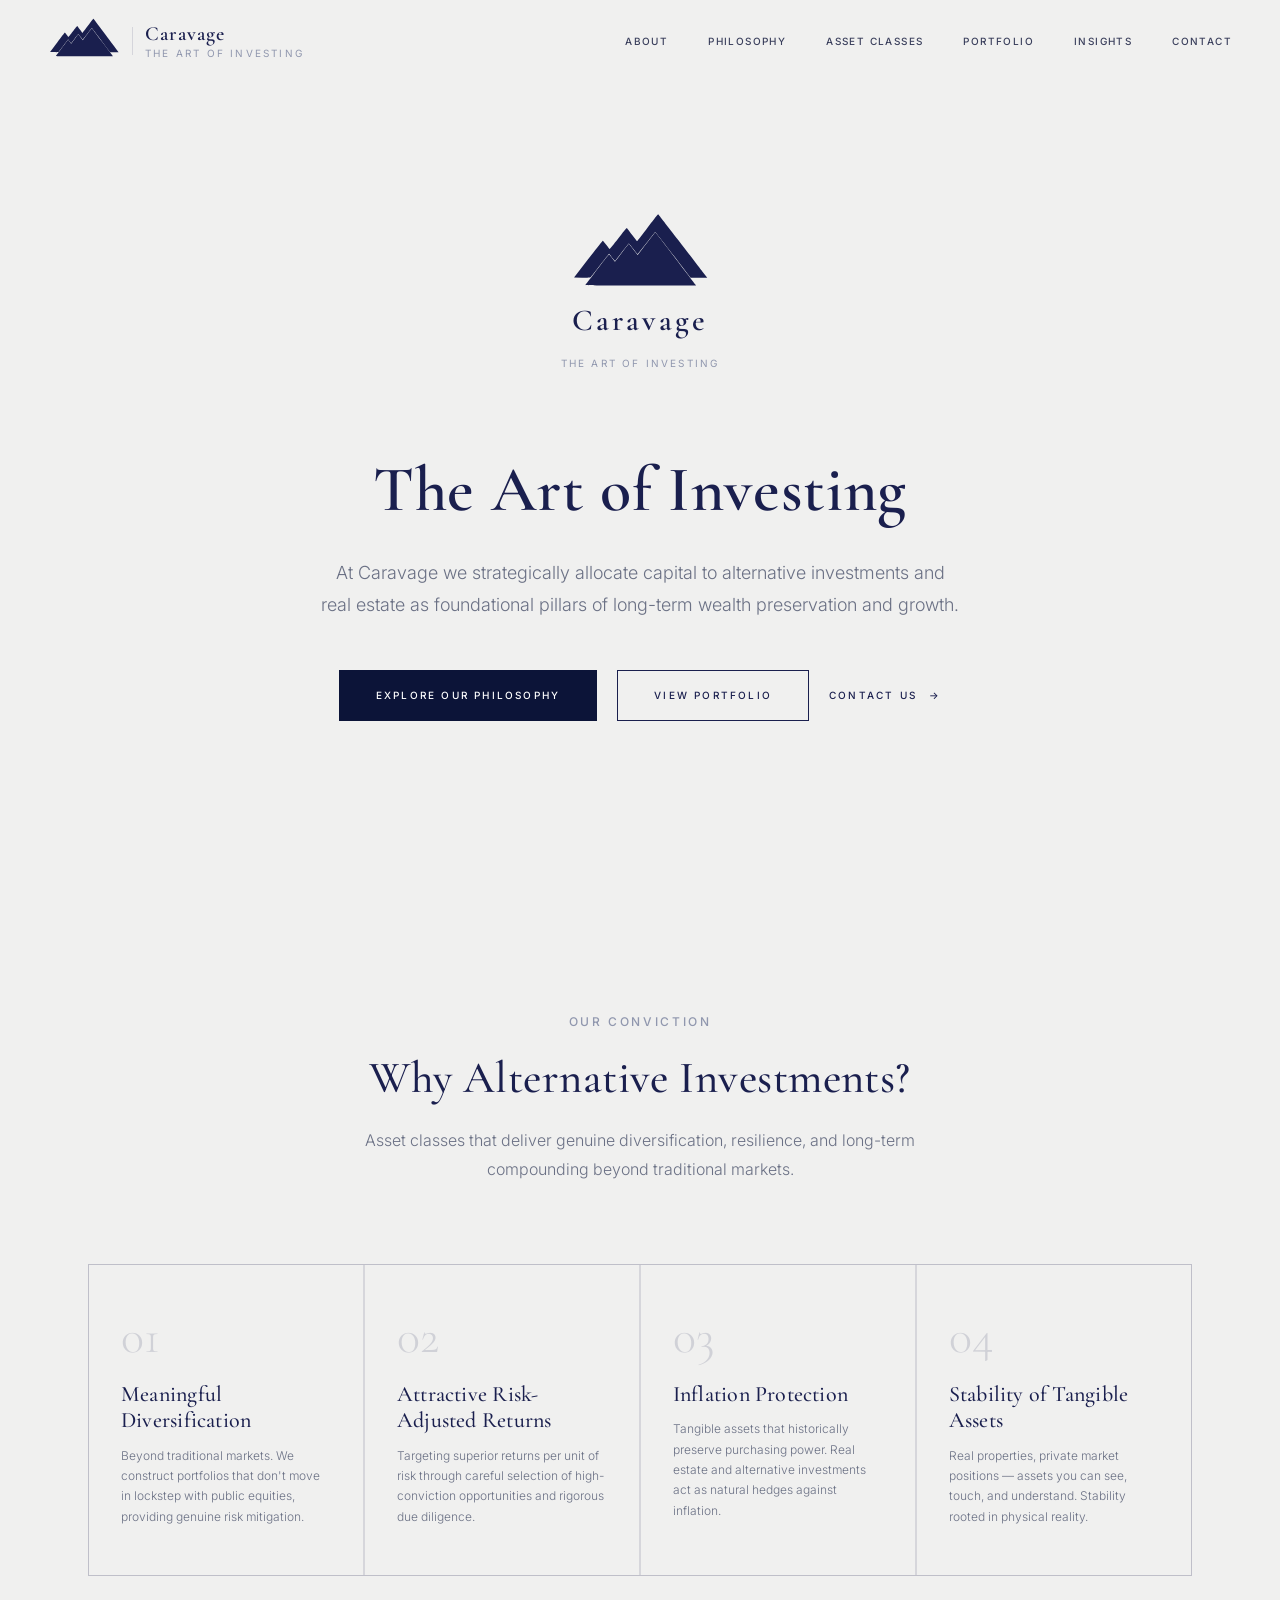
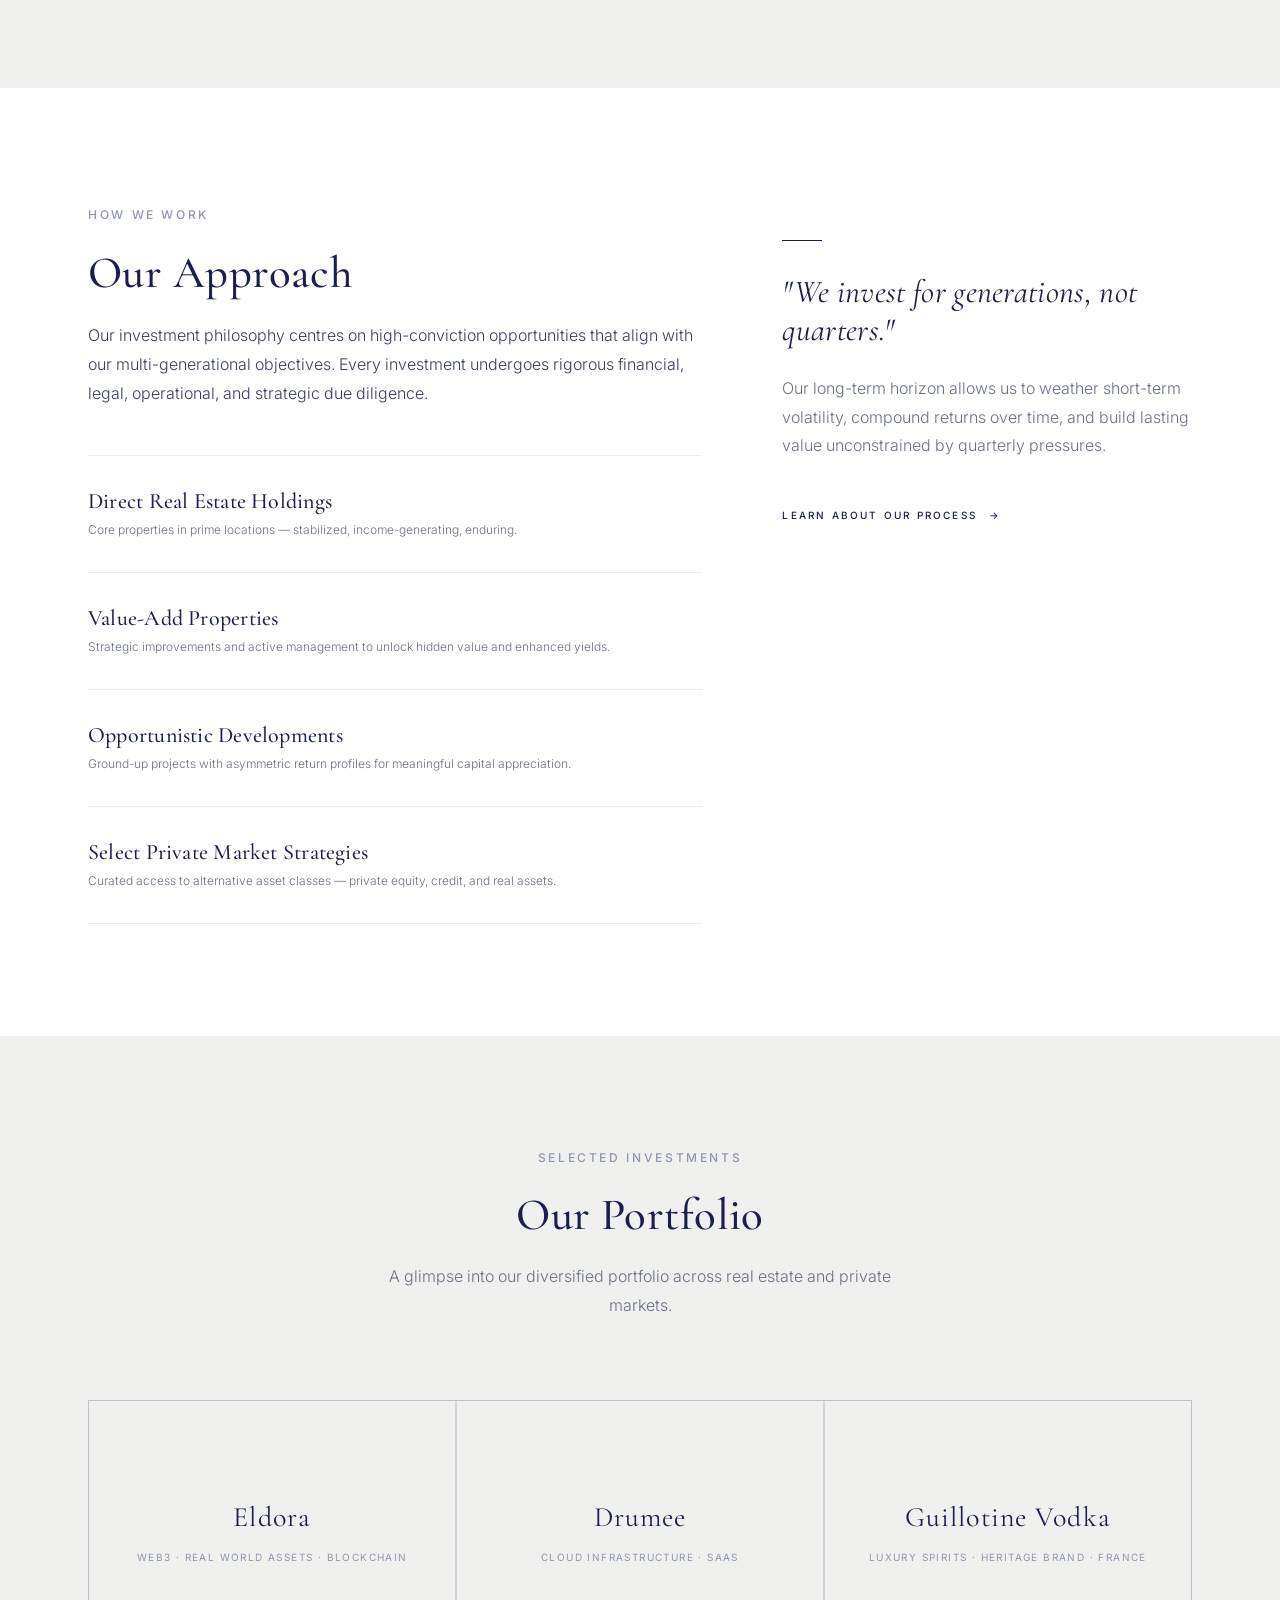
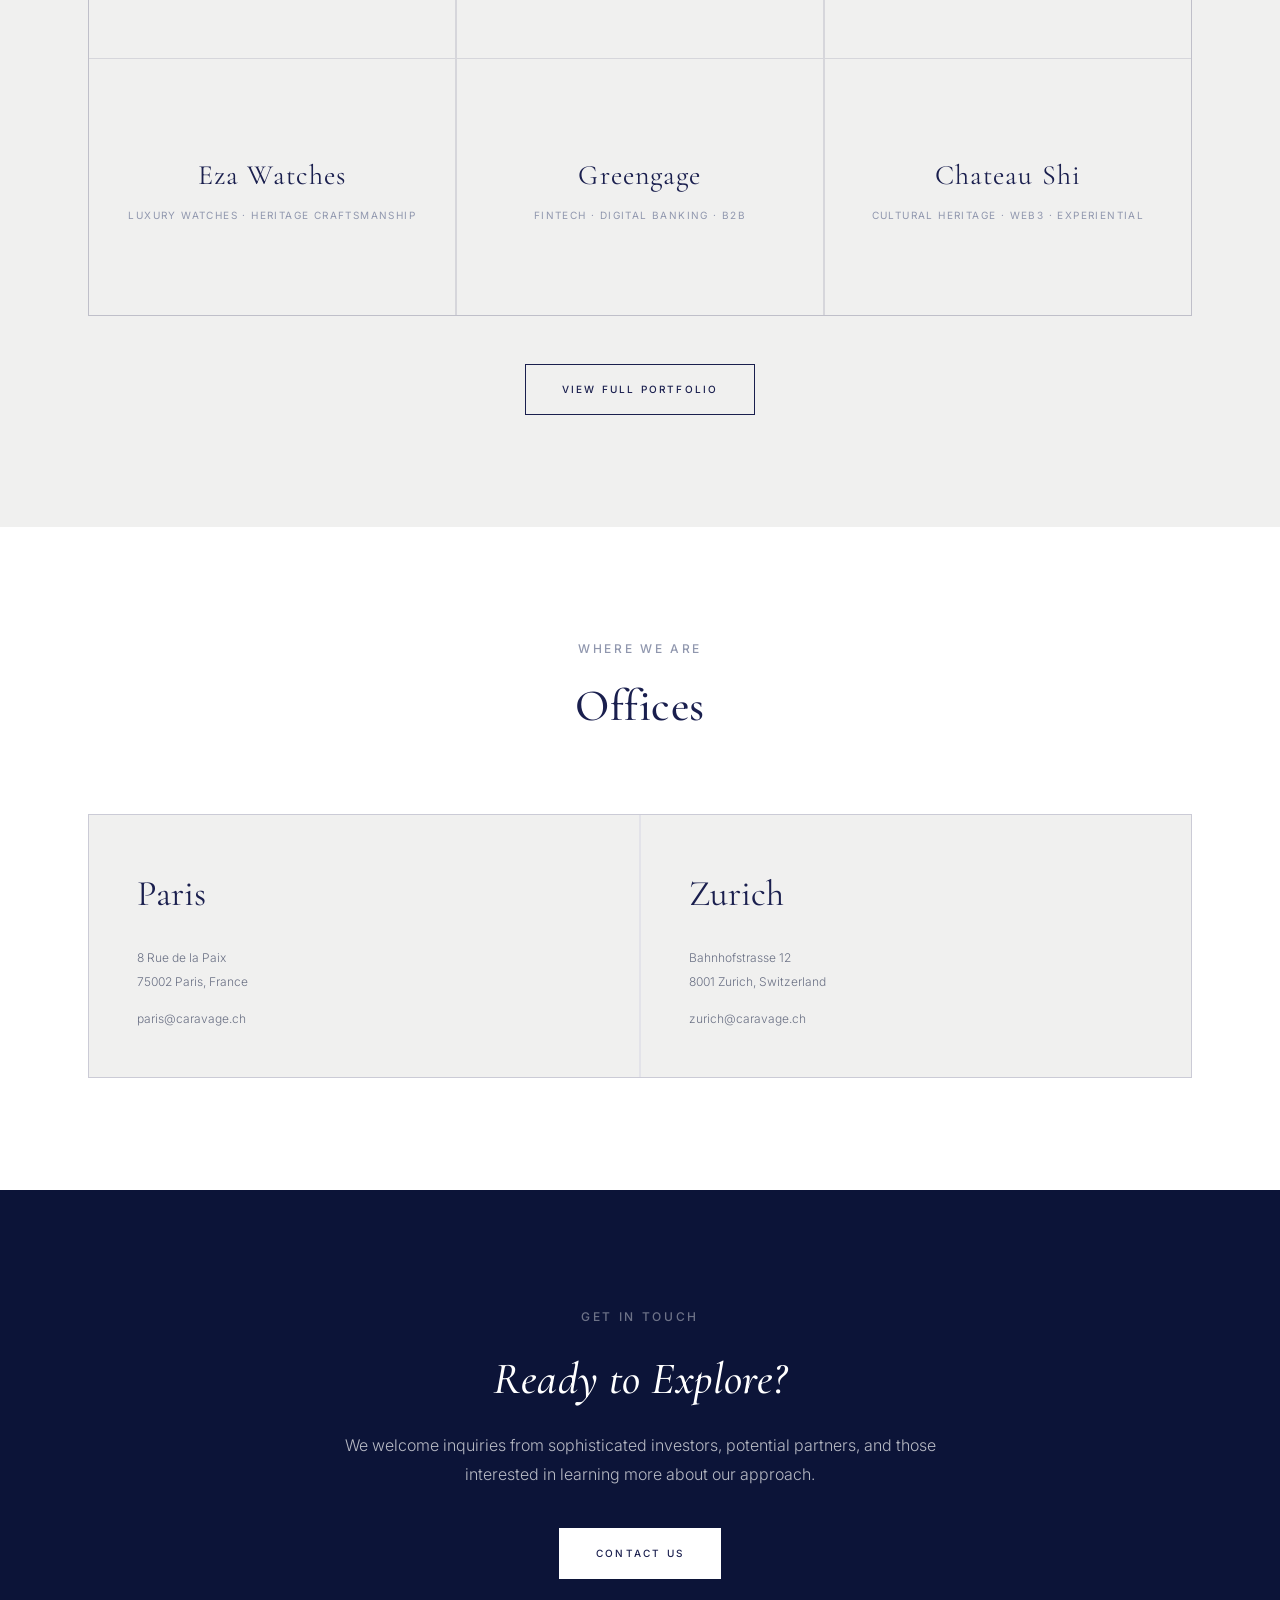
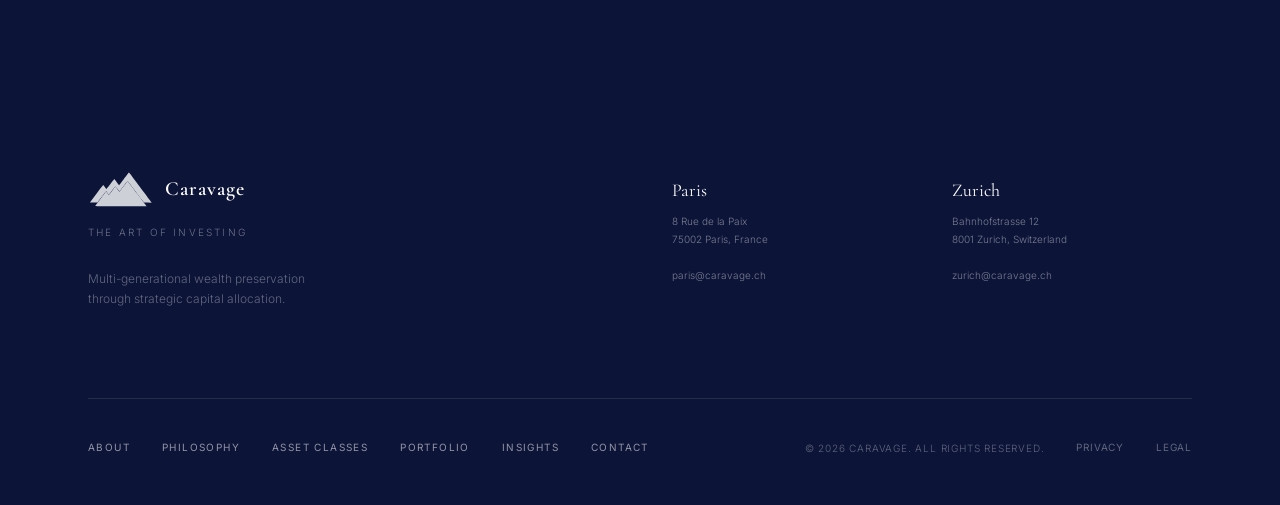
==== index.html @ 5ec4da59 "Initial commit" ====
﻿<!DOCTYPE html>
<html lang="en">

<head>
    <meta charset="UTF-8" />
    <meta name="viewport" content="width=device-width, initial-scale=1.0" />
    <title>Caravage — The Art of Investing</title>
    <meta name="description"
        content="Caravage strategically allocates capital to alternative investments and real estate for multi-generational wealth preservation. Paris — Zurich." />
    <link rel="stylesheet" href="index.css" />
</head>

<body>

    <!-- Navigation -->
    <nav class="nav" id="main-nav">
        <a href="index.html" class="nav-logo">
            <img src="logo.svg" alt="Caravage Logo" class="nav-logo-img" />
            <div class="nav-logo-divider"></div>
            <div class="nav-logo-text">
                <span class="nav-logo-name">Caravage</span>
                <span class="nav-logo-tagline">The Art of Investing</span>
            </div>
        </a>
        <div class="nav-links">
            <a href="about.html" class="nav-link" data-page="about.html">About</a>
            <a href="philosophy.html" class="nav-link" data-page="philosophy.html">Philosophy</a>
            <a href="assets.html" class="nav-link" data-page="assets.html">Asset Classes</a>
            <a href="portfolio.html" class="nav-link" data-page="portfolio.html">Portfolio</a>
            <a href="insights.html" class="nav-link" data-page="insights.html">Insights</a>
            <a href="contact.html" class="nav-link" data-page="contact.html">Contact</a>
        </div>
        <button class="nav-hamburger" id="hamburger" aria-label="Open menu">
            <span></span><span></span><span></span>
        </button>
    </nav>

    <!-- Mobile Nav -->
    <div class="nav-mobile" id="mobile-nav">
        <button class="nav-mobile-close" id="mobile-close">✕</button>
        <a href="about.html" class="nav-link">About</a>
        <a href="philosophy.html" class="nav-link">Philosophy</a>
        <a href="assets.html" class="nav-link">Asset Classes</a>
        <a href="portfolio.html" class="nav-link">Portfolio</a>
        <a href="insights.html" class="nav-link">Insights</a>
        <a href="contact.html" class="nav-link">Contact</a>
    </div>

    <!-- ===== HERO ===== -->
    <section class="hero">
        <!-- Logo lockup (as seen on caravage.ch) -->
        <div class="hero-logo reveal">
            <img src="logo.svg" alt="Caravage Logo" class="hero-logo-img" />
            <div class="hero-logo-name">Caravage</div>
            <div class="hero-logo-tagline">The Art of Investing</div>
        </div>

        <div class="hero-content">
            <h1 class="reveal reveal-delay-1">The Art of Investing</h1>
            <p class="reveal reveal-delay-2">
                At Caravage we strategically allocate capital to alternative investments and real estate as foundational
                pillars of long-term wealth preservation and growth.
            </p>
            <div class="hero-ctas reveal reveal-delay-3">
                <a href="philosophy.html" class="btn btn--primary">Explore Our Philosophy</a>
                <a href="portfolio.html" class="btn btn--outline">View Portfolio</a>
                <a href="contact.html" class="btn btn--ghost">Contact Us</a>
            </div>
        </div>
    </section>

    <!-- ===== WHY ALTERNATIVE INVESTMENTS ===== -->
    <section class="section">
        <div class="container">
            <div class="section-header reveal">
                <span class="label">Our Conviction</span>
                <h2>Why Alternative Investments?</h2>
                <p>Asset classes that deliver genuine diversification, resilience, and long-term compounding beyond
                    traditional markets.</p>
            </div>

            <div class="pillars-grid">
                <div class="pillar-item reveal">
                    <span class="pillar-number">01</span>
                    <h4>Meaningful Diversification</h4>
                    <p>Beyond traditional markets. We construct portfolios that don't move in lockstep with public
                        equities, providing genuine risk mitigation.</p>
                </div>
                <div class="pillar-item reveal reveal-delay-1">
                    <span class="pillar-number">02</span>
                    <h4>Attractive Risk-Adjusted Returns</h4>
                    <p>Targeting superior returns per unit of risk through careful selection of high-conviction
                        opportunities and rigorous due diligence.</p>
                </div>
                <div class="pillar-item reveal reveal-delay-2">
                    <span class="pillar-number">03</span>
                    <h4>Inflation Protection</h4>
                    <p>Tangible assets that historically preserve purchasing power. Real estate and alternative
                        investments act as natural hedges against inflation.</p>
                </div>
                <div class="pillar-item reveal reveal-delay-3">
                    <span class="pillar-number">04</span>
                    <h4>Stability of Tangible Assets</h4>
                    <p>Real properties, private market positions — assets you can see, touch, and understand. Stability
                        rooted in physical reality.</p>
                </div>
            </div>
        </div>
    </section>

    <!-- ===== INVESTMENT APPROACH ===== -->
    <section class="section" style="background-color: var(--color-white);">
        <div class="container">
            <div class="two-col--3-2 two-col">
                <div>
                    <div class="reveal">
                        <span class="label">How We Work</span>
                        <h2 style="margin: 1.25rem 0;">Our Approach</h2>
                        <p>Our investment philosophy centres on high-conviction opportunities that align with our
                            multi-generational objectives. Every investment undergoes rigorous financial, legal,
                            operational, and strategic due diligence.</p>
                    </div>
                    <div class="approach-list mt-3">
                        <div class="approach-item reveal">
                            <div>
                                <h5>Direct Real Estate Holdings</h5>
                                <p>Core properties in prime locations — stabilized, income-generating, enduring.</p>
                            </div>
                        </div>
                        <div class="approach-item reveal">
                            <div>
                                <h5>Value-Add Properties</h5>
                                <p>Strategic improvements and active management to unlock hidden value and enhanced
                                    yields.</p>
                            </div>
                        </div>
                        <div class="approach-item reveal">
                            <div>
                                <h5>Opportunistic Developments</h5>
                                <p>Ground-up projects with asymmetric return profiles for meaningful capital
                                    appreciation.</p>
                            </div>
                        </div>
                        <div class="approach-item reveal">
                            <div>
                                <h5>Select Private Market Strategies</h5>
                                <p>Curated access to alternative asset classes — private equity, credit, and real
                                    assets.</p>
                            </div>
                        </div>
                    </div>
                </div>
                <div class="reveal reveal-delay-2" style="padding-top: 2.5rem;">
                    <div class="divider divider--left"></div>
                    <h3 style="font-style: italic; font-weight: 400; margin-bottom: 1.5rem;">"We invest for generations,
                        not quarters."</h3>
                    <p style="color: var(--color-text-light); font-weight: 300; margin-bottom: 2.5rem;">Our long-term
                        horizon allows us to weather short-term volatility, compound returns over time, and build
                        lasting value unconstrained by quarterly pressures.</p>
                    <a href="philosophy.html" class="btn btn--ghost">Learn About Our Process</a>
                </div>
            </div>
        </div>
    </section>

    <!-- ===== PORTFOLIO PREVIEW ===== -->
    <section class="section">
        <div class="container">
            <div class="section-header reveal">
                <span class="label">Selected Investments</span>
                <h2>Our Portfolio</h2>
                <p>A glimpse into our diversified portfolio across real estate and private markets.</p>
            </div>

            <div class="logos-grid reveal">
                <div class="logo-item">
                    <div class="logo-item-name">Eldora</div>
                    <div class="logo-item-sector">Web3 · Real World Assets · Blockchain</div>
                </div>
                <div class="logo-item">
                    <div class="logo-item-name">Drumee</div>
                    <div class="logo-item-sector">Cloud Infrastructure · SaaS</div>
                </div>
                <div class="logo-item">
                    <div class="logo-item-name">Guillotine Vodka</div>
                    <div class="logo-item-sector">Luxury Spirits · Heritage Brand · France</div>
                </div>
                <div class="logo-item">
                    <div class="logo-item-name">Eza Watches</div>
                    <div class="logo-item-sector">Luxury Watches · Heritage Craftsmanship</div>
                </div>
                <div class="logo-item">
                    <div class="logo-item-name">Greengage</div>
                    <div class="logo-item-sector">Fintech · Digital Banking · B2B</div>
                </div>
                <div class="logo-item">
                    <div class="logo-item-name">Chateau Shi</div>
                    <div class="logo-item-sector">Cultural Heritage · Web3 · Experiential</div>
                </div>
            </div>

            <div class="text-center mt-3 reveal">
                <a href="portfolio.html" class="btn btn--outline">View Full Portfolio</a>
            </div>
        </div>
    </section>

    <!-- ===== OFFICES ===== -->
    <section class="section" style="background-color: var(--color-white);">
        <div class="container">
            <div class="section-header reveal">
                <span class="label">Where We Are</span>
                <h2>Offices</h2>
            </div>
            <div class="offices-grid">
                <div class="office-item reveal">
                    <div class="office-city">Paris</div>
                    <div class="office-details">
                        <span class="office-detail">8 Rue de la Paix</span>
                        <span class="office-detail">75002 Paris, France</span>
                        <span class="office-detail" style="margin-top: 0.75rem;">paris@caravage.ch</span>
                    </div>
                </div>
                <div class="office-item reveal reveal-delay-1">
                    <div class="office-city">Zurich</div>
                    <div class="office-details">
                        <span class="office-detail">Bahnhofstrasse 12</span>
                        <span class="office-detail">8001 Zurich, Switzerland</span>
                        <span class="office-detail" style="margin-top: 0.75rem;">zurich@caravage.ch</span>
                    </div>
                </div>
            </div>
        </div>
    </section>

    <!-- ===== CTA BANNER ===== -->
    <section class="section section--dark">
        <div class="container--text text-center">
            <div class="reveal">
                <span class="label" style="color: rgba(255,255,255,0.4);">Get In Touch</span>
                <h2 style="margin: 1.5rem 0; font-style: italic;">Ready to Explore?</h2>
                <p style="margin-bottom: 2.5rem;">We welcome inquiries from sophisticated investors, potential partners,
                    and those interested in learning more about our approach.</p>
                <a href="contact.html" class="btn btn--light">Contact Us</a>
            </div>
        </div>
    </section>

    <!-- ===== FOOTER ===== -->
    <footer class="footer">
        <div class="container">
            <div class="footer-main">
                <div class="footer-brand">
                    <div class="footer-logo">
                        <img src="logo-white.svg" alt="Caravage Logo" class="footer-logo-img" />
                        <span class="footer-logo-name">Caravage</span>
                    </div>
                    <p class="footer-tagline">The Art of Investing</p>
                    <p
                        style="font-size: 0.75rem; color: rgba(255,255,255,0.35); font-weight: 300; max-width: 260px; margin-top: 0.75rem; line-height: 1.7;">
                        Multi-generational wealth preservation through strategic capital allocation.</p>
                </div>

                <div class="footer-offices">
                    <div class="footer-office">
                        <div class="footer-location-city">Paris</div>
                        <div class="footer-location-detail">8 Rue de la Paix<br>75002 Paris,
                            France<br><br>paris@caravage.ch</div>
                    </div>
                    <div class="footer-office">
                        <div class="footer-location-city">Zurich</div>
                        <div class="footer-location-detail">Bahnhofstrasse 12<br>8001 Zurich,
                            Switzerland<br><br>zurich@caravage.ch</div>
                    </div>
                </div>
            </div>

            <div class="footer-divider"></div>

            <div class="footer-bottom-row">
                <nav class="footer-nav">
                    <a href="about.html" class="footer-nav-link">About</a>
                    <a href="philosophy.html" class="footer-nav-link">Philosophy</a>
                    <a href="assets.html" class="footer-nav-link">Asset Classes</a>
                    <a href="portfolio.html" class="footer-nav-link">Portfolio</a>
                    <a href="insights.html" class="footer-nav-link">Insights</a>
                    <a href="contact.html" class="footer-nav-link">Contact</a>
                </nav>
                <div class="footer-bottom-right">
                    <p class="footer-copyright">© 2026 Caravage. All Rights Reserved.</p>
                    <div class="footer-sub-links">
                        <a href="#" class="footer-sub-link">Privacy</a>
                        <a href="#" class="footer-sub-link">Legal</a>
                    </div>
                </div>
            </div>
        </div>
    </footer>

    <script src="main.js"></script>
</body>

</html>
---- index.css ----
/* ============================================================
   CARAVAGE — Global Design System
   Matching caravage.ch aesthetic: off-white, midnight navy,
   Cormorant Garamond serif + Inter sans-serif
   ============================================================ */

@import url('https://fonts.googleapis.com/css2?family=Cormorant+Garamond:ital,wght@0,300;0,400;0,500;0,600;0,700;1,300;1,400;1,500&family=Inter:wght@300;400;500;600&display=swap');

/* ── Custom Properties ── */
:root {
    --color-bg: #f0f0ef;
    --color-bg-alt: #e8e8e6;
    --color-navy: #1a1f4e;
    --color-navy-dark: #0c1438;
    --color-navy-mid: #252b60;
    --color-text: #3a3f5c;
    --color-text-light: #6b7185;
    --color-text-muted: #9097ae;
    --color-white: #ffffff;
    --color-border: rgba(26, 31, 78, 0.12);
    --color-divider: rgba(26, 31, 78, 0.08);

    --font-serif: 'Cormorant Garamond', Georgia, serif;
    --font-sans: 'Inter', -apple-system, sans-serif;

    --size-xs: 0.625rem;
    /* 10px */
    --size-sm: 0.75rem;
    /* 12px */
    --size-base: 1rem;
    /* 16px */
    --size-md: 1.125rem;
    /* 18px */
    --size-lg: 1.375rem;
    /* 22px */
    --size-xl: 1.75rem;
    /* 28px */
    --size-2xl: 2.25rem;
    /* 36px */
    --size-3xl: 3rem;
    /* 48px */
    --size-4xl: 4rem;
    /* 64px */
    --size-5xl: 5.5rem;
    /* 88px */

    --tracking-wide: 0.08em;
    --tracking-wider: 0.14em;
    --tracking-widest: 0.22em;

    --shadow-sm: 0 1px 4px rgba(12, 20, 56, 0.06);
    --shadow-md: 0 4px 20px rgba(12, 20, 56, 0.08);
    --shadow-lg: 0 12px 40px rgba(12, 20, 56, 0.12);

    --radius-sm: 4px;
    --radius-md: 8px;

    --transition: 0.3s ease;
    --transition-slow: 0.5s ease;

    --max-w: 1200px;
    --max-w-text: 720px;
    --max-w-sm: 500px;
}

/* ── Reset ── */
*,
*::before,
*::after {
    box-sizing: border-box;
    margin: 0;
    padding: 0;
}

html {
    font-size: 16px;
    scroll-behavior: smooth;
    -webkit-font-smoothing: antialiased;
}

body {
    background-color: var(--color-bg);
    color: var(--color-text);
    font-family: var(--font-sans);
    font-size: var(--size-base);
    font-weight: 400;
    line-height: 1.7;
    min-height: 100vh;
}

img,
video {
    display: block;
    max-width: 100%;
}

a {
    text-decoration: none;
    color: inherit;
}

ul,
ol {
    list-style: none;
}

button {
    cursor: pointer;
    border: none;
    background: none;
    font: inherit;
}

input,
textarea,
select {
    font: inherit;
    border: none;
    outline: none;
    background: none;
}

/* ── Typography ── */
h1,
h2,
h3,
h4,
h5 {
    font-family: var(--font-serif);
    font-weight: 500;
    color: var(--color-navy);
    line-height: 1.2;
    letter-spacing: 0.01em;
}

h1 {
    font-size: clamp(var(--size-3xl), 5vw, var(--size-5xl));
    font-weight: 600;
}

h2 {
    font-size: clamp(var(--size-2xl), 3.5vw, var(--size-4xl));
    font-weight: 500;
}

h3 {
    font-size: clamp(var(--size-xl), 2.5vw, var(--size-3xl));
}

h4 {
    font-size: clamp(var(--size-lg), 2vw, var(--size-2xl));
}

h5 {
    font-size: var(--size-lg);
    font-weight: 500;
}

p {
    font-family: var(--font-sans);
    font-size: var(--size-base);
    color: var(--color-text);
    line-height: 1.8;
    font-weight: 300;
}

.label {
    font-family: var(--font-sans);
    font-size: var(--size-sm);
    font-weight: 500;
    letter-spacing: var(--tracking-widest);
    text-transform: uppercase;
    color: var(--color-text-muted);
}

.serif-italic {
    font-family: var(--font-serif);
    font-style: italic;
    font-weight: 400;
}

/* ── Layout ── */
.container {
    max-width: var(--max-w);
    margin: 0 auto;
    padding: 0 3rem;
}

.container--text {
    max-width: var(--max-w-text);
    margin: 0 auto;
    padding: 0 3rem;
}

.section {
    padding: 7rem 0;
}

.section--sm {
    padding: 4rem 0;
}

.section--lg {
    padding: 10rem 0;
}

.section-center {
    text-align: center;
}

/* ── Navigation ── */
.nav {
    position: fixed;
    top: 0;
    left: 0;
    right: 0;
    z-index: 100;
    padding: 1.5rem 3rem;
    display: flex;
    align-items: center;
    justify-content: space-between;
    transition: background-color var(--transition), box-shadow var(--transition);
}

.nav.scrolled {
    background-color: rgba(240, 240, 239, 0.96);
    backdrop-filter: blur(12px);
    -webkit-backdrop-filter: blur(12px);
    box-shadow: var(--shadow-sm);
}

.nav-logo {
    display: flex;
    align-items: center;
    gap: 0.75rem;
    text-decoration: none;
}

.nav-logo-img {
    width: 72px;
    height: auto;
    flex-shrink: 0;
    margin-top: -8px;
}

.nav-logo-text {
    display: flex;
    flex-direction: column;
    line-height: 1;
    gap: 4px;
}

.nav-logo-name {
    font-family: var(--font-serif);
    font-size: 1.25rem;
    font-weight: 600;
    color: var(--color-navy);
    letter-spacing: 0.06em;
}

.nav-logo-tagline {
    font-family: var(--font-sans);
    font-size: var(--size-xs);
    font-weight: 400;
    letter-spacing: var(--tracking-widest);
    text-transform: uppercase;
    color: var(--color-text-muted);
}

/* Vertical separator */
.nav-logo-divider {
    width: 1px;
    height: 28px;
    background-color: var(--color-border);
    flex-shrink: 0;
}

.nav-links {
    display: flex;
    align-items: center;
    gap: 2.5rem;
}

.nav-link {
    font-family: var(--font-sans);
    font-size: var(--size-xs);
    font-weight: 500;
    letter-spacing: var(--tracking-wider);
    text-transform: uppercase;
    color: var(--color-text);
    transition: color var(--transition);
    position: relative;
}

.nav-link::after {
    content: '';
    position: absolute;
    bottom: -3px;
    left: 0;
    right: 0;
    height: 1px;
    background-color: var(--color-navy);
    transform: scaleX(0);
    transition: transform var(--transition);
    transform-origin: left;
}

.nav-link:hover,
.nav-link.active {
    color: var(--color-navy);
}

.nav-link:hover::after,
.nav-link.active::after {
    transform: scaleX(1);
}

.nav-hamburger {
    display: none;
    flex-direction: column;
    gap: 5px;
    cursor: pointer;
    padding: 4px;
}

.nav-hamburger span {
    display: block;
    width: 24px;
    height: 1.5px;
    background-color: var(--color-navy);
    transition: var(--transition);
}

/* Mobile Nav Overlay */
.nav-mobile {
    display: none;
    position: fixed;
    inset: 0;
    background-color: var(--color-bg);
    z-index: 101;
    flex-direction: column;
    align-items: center;
    justify-content: center;
    gap: 2.5rem;
}

.nav-mobile.open {
    display: flex;
}

.nav-mobile .nav-link {
    font-size: var(--size-sm);
    letter-spacing: var(--tracking-widest);
}

.nav-mobile-close {
    position: absolute;
    top: 1.5rem;
    right: 3rem;
    font-size: 1.5rem;
    color: var(--color-navy);
    cursor: pointer;
}

/* ── Buttons ── */
.btn {
    display: inline-flex;
    align-items: center;
    justify-content: center;
    gap: 0.5rem;
    font-family: var(--font-sans);
    font-size: var(--size-xs);
    font-weight: 500;
    letter-spacing: var(--tracking-widest);
    text-transform: uppercase;
    padding: 1rem 2.25rem;
    border-radius: 0;
    transition: transform var(--transition), box-shadow var(--transition), background-color var(--transition), color var(--transition);
}

.btn--primary {
    background-color: var(--color-navy-dark);
    color: var(--color-white);
    border: 1px solid var(--color-navy-dark);
}

.btn--primary:hover {
    background-color: var(--color-navy);
    transform: translateY(-2px);
    box-shadow: var(--shadow-md);
}

.btn--outline {
    background-color: transparent;
    color: var(--color-navy);
    border: 1px solid var(--color-navy);
}

.btn--outline:hover {
    background-color: var(--color-navy);
    color: var(--color-white);
    transform: translateY(-2px);
}

.btn--ghost {
    background: none;
    color: var(--color-navy);
    border: none;
    padding: 0;
    letter-spacing: var(--tracking-widest);
    font-size: var(--size-xs);
    font-weight: 500;
    text-transform: uppercase;
    text-decoration: none;
    position: relative;
    display: inline-flex;
    align-items: center;
    gap: 0.75rem;
}

.btn--ghost::after {
    content: '→';
    transition: transform var(--transition);
}

.btn--ghost:hover::after {
    transform: translateX(4px);
}

.btn--light {
    background-color: var(--color-white);
    color: var(--color-navy);
    border: 1px solid var(--color-white);
}

.btn--light:hover {
    background-color: transparent;
    color: var(--color-white);
    transform: translateY(-2px);
}

/* ── Hero Section ── */
.hero {
    min-height: 100vh;
    display: flex;
    flex-direction: column;
    align-items: center;
    justify-content: center;
    text-align: center;
    padding: 8rem 3rem 6rem;
    position: relative;
}

.hero-logo {
    display: flex;
    flex-direction: column;
    align-items: center;
    gap: 0.5rem;
    margin-bottom: 5rem;
}

.hero-logo-img {
    width: 140px;
    height: auto;
}

.hero-logo-name {
    font-family: var(--font-serif);
    font-size: 1.9rem;
    font-weight: 600;
    color: var(--color-navy);
    letter-spacing: 0.1em;
}

.hero-logo-tagline {
    font-family: var(--font-sans);
    font-size: var(--size-xs);
    font-weight: 400;
    letter-spacing: var(--tracking-widest);
    text-transform: uppercase;
    color: var(--color-text-muted);
}

.hero-divider {
    width: 1px;
    height: 36px;
    background: var(--color-border);
}

.hero-content {
    max-width: 780px;
}

.hero h1 {
    margin-bottom: 1.75rem;
}

.hero p {
    font-size: var(--size-md);
    max-width: 640px;
    margin: 0 auto 3rem;
    color: var(--color-text-light);
    font-weight: 300;
}

.hero-ctas {
    display: flex;
    align-items: center;
    justify-content: center;
    gap: 1.25rem;
    flex-wrap: wrap;
}

/* ── Section Headers ── */
.section-header {
    text-align: center;
    margin-bottom: 5rem;
}

.section-header .label {
    display: block;
    margin-bottom: 1.25rem;
}

.section-header h2 {
    margin-bottom: 1.25rem;
}

.section-header p {
    max-width: 560px;
    margin: 0 auto;
    color: var(--color-text-light);
}

/* ── Divider Line ── */
.divider {
    width: 40px;
    height: 1px;
    background-color: var(--color-navy);
    margin: 0 auto 2rem;
}

.divider--left {
    margin: 0 0 2rem;
}

/* ── Cards ── */
.card {
    background-color: var(--color-white);
    border: 1px solid var(--color-border);
    padding: 2.5rem;
    transition: transform var(--transition), box-shadow var(--transition);
}

.card:hover {
    transform: translateY(-4px);
    box-shadow: var(--shadow-md);
}

.card-number {
    font-family: var(--font-serif);
    font-size: var(--size-4xl);
    font-weight: 300;
    color: var(--color-border);
    line-height: 1;
    margin-bottom: 1rem;
}

/* ── Pillar Grid ── */
.pillars-grid {
    display: grid;
    grid-template-columns: repeat(4, 1fr);
    gap: 1.5px;
    background-color: var(--color-border);
    border: 1.5px solid var(--color-border);
}

.pillar-item {
    background-color: var(--color-bg);
    padding: 3rem 2rem;
    transition: background-color var(--transition);
}

.pillar-item:hover {
    background-color: var(--color-white);
}

.pillar-number {
    font-family: var(--font-serif);
    font-size: 3rem;
    font-weight: 300;
    color: rgba(26, 31, 78, 0.15);
    line-height: 1;
    margin-bottom: 1.25rem;
    display: block;
}

.pillar-item h4 {
    font-size: var(--size-lg);
    margin-bottom: 0.75rem;
}

.pillar-item p {
    font-size: var(--size-sm);
    color: var(--color-text-light);
    line-height: 1.7;
}

/* ── Portfolio Logos Grid ── */
.logos-grid {
    display: grid;
    grid-template-columns: repeat(3, 1fr);
    gap: 1.5px;
    background-color: var(--color-border);
    border: 1.5px solid var(--color-border);
}

.logo-item {
    background-color: var(--color-bg);
    aspect-ratio: 1 / 0.7;
    display: flex;
    flex-direction: column;
    align-items: center;
    justify-content: center;
    gap: 0.5rem;
    padding: 2rem;
    transition: background-color var(--transition), transform var(--transition);
    cursor: pointer;
}

.logo-item:hover {
    background-color: var(--color-white);
    transform: translateY(-2px);
}

.logo-item-name {
    font-family: var(--font-serif);
    font-size: var(--size-xl);
    font-weight: 400;
    color: var(--color-navy);
    letter-spacing: 0.04em;
}

.logo-item-sector {
    font-family: var(--font-sans);
    font-size: var(--size-xs);
    font-weight: 400;
    letter-spacing: var(--tracking-wider);
    text-transform: uppercase;
    color: var(--color-text-muted);
    text-align: center;
    line-height: 1.5;
}

/* ── Investment Approach List ── */
.approach-list {
    display: flex;
    flex-direction: column;
    gap: 0;
}

.approach-item {
    display: flex;
    flex-direction: column;
    padding: 2rem 0;
    border-bottom: 1px solid var(--color-divider);
    transition: opacity 0.4s ease;
}

.approach-item:hover {
    opacity: 0.75;
}

.approach-item:first-child {
    border-top: 1px solid var(--color-divider);
}

.approach-item h5 {
    font-size: var(--size-lg);
    margin-bottom: 0.25rem;
    transition: color 0.4s ease;
}

.approach-item:hover h5 {
    color: var(--color-navy-mid);
}

.approach-item p {
    font-size: var(--size-sm);
    color: var(--color-text-light);
}



/* ── Dark Section ── */
.section--dark {
    background-color: var(--color-navy-dark);
    color: var(--color-white);
}

.section--dark h2,
.section--dark h3,
.section--dark h4,
.section--dark h5 {
    color: var(--color-white);
}

.section--dark p {
    color: rgba(255, 255, 255, 0.7);
}

.section--dark .label {
    color: rgba(255, 255, 255, 0.45);
}

.section--dark .divider {
    background-color: rgba(255, 255, 255, 0.25);
}

/* ── Two Column Layout ── */
.two-col {
    display: grid;
    grid-template-columns: 1fr 1fr;
    gap: 5rem;
    align-items: start;
}

.two-col--3-2 {
    grid-template-columns: 3fr 2fr;
}

/* ── Offices Section ── */
.offices-grid {
    display: grid;
    grid-template-columns: 1fr 1fr;
    gap: 1.5px;
    background-color: var(--color-border);
    border: 1.5px solid var(--color-border);
}

.office-item {
    background-color: var(--color-bg);
    padding: 3rem;
}

.office-city {
    font-family: var(--font-serif);
    font-size: var(--size-2xl);
    font-weight: 400;
    color: var(--color-navy);
    margin-bottom: 1.5rem;
}

.office-details {
    display: flex;
    flex-direction: column;
    gap: 0.25rem;
}

.office-detail {
    font-size: var(--size-sm);
    color: var(--color-text-light);
    font-weight: 300;
}

/* ── Insights / Blog Cards ── */
.insights-grid {
    display: grid;
    grid-template-columns: repeat(3, 1fr);
    gap: 2rem;
}

.insight-card {
    display: flex;
    flex-direction: column;
    gap: 1rem;
}

.insight-card-meta {
    display: flex;
    align-items: center;
    gap: 1rem;
}

.insight-tag {
    font-size: var(--size-xs);
    font-weight: 500;
    letter-spacing: var(--tracking-wider);
    text-transform: uppercase;
    color: var(--color-text-muted);
    padding: 0.25rem 0.75rem;
    border: 1px solid var(--color-border);
}

.insight-date {
    font-size: var(--size-xs);
    color: var(--color-text-muted);
}

.insight-title {
    font-family: var(--font-serif);
    font-size: var(--size-xl);
    font-weight: 400;
    color: var(--color-navy);
    line-height: 1.3;
    transition: color var(--transition);
}

.insight-card:hover .insight-title {
    color: var(--color-navy-mid);
}

.insight-excerpt {
    font-size: var(--size-sm);
    color: var(--color-text-light);
    line-height: 1.7;
    font-weight: 300;
}

/* ── Philosophy Filters ── */
.filters-grid {
    display: grid;
    grid-template-columns: repeat(2, 1fr);
    gap: 2px;
    background-color: var(--color-border);
    border: 1.5px solid var(--color-border);
}

.filter-item {
    background-color: var(--color-bg);
    padding: 3rem;
    transition: background-color var(--transition);
}

.filter-item:hover {
    background-color: var(--color-white);
}

.filter-num {
    font-family: var(--font-serif);
    font-size: 4rem;
    font-weight: 300;
    color: rgba(26, 31, 78, 0.1);
    line-height: 1;
    margin-bottom: 1rem;
}

.filter-item h4 {
    font-size: var(--size-xl);
    margin-bottom: 0.75rem;
    color: var(--color-navy);
}

.filter-item p {
    font-size: var(--size-sm);
    color: var(--color-text-light);
    font-weight: 300;
}

/* ── Contact Form ── */
.contact-form {
    display: flex;
    flex-direction: column;
    gap: 2rem;
}

.form-group {
    display: flex;
    flex-direction: column;
    gap: 0.5rem;
}

.form-row {
    display: grid;
    grid-template-columns: 1fr 1fr;
    gap: 1.5rem;
}

.form-label {
    font-size: var(--size-xs);
    font-weight: 500;
    letter-spacing: var(--tracking-wider);
    text-transform: uppercase;
    color: var(--color-text-muted);
}

.form-input,
.form-select,
.form-textarea {
    width: 100%;
    padding: 0.875rem 0;
    border-bottom: 1px solid var(--color-border);
    background: transparent;
    font-size: var(--size-sm);
    color: var(--color-navy);
    font-family: var(--font-sans);
    font-weight: 300;
    transition: border-color var(--transition);
    appearance: none;
}

.form-input:focus,
.form-select:focus,
.form-textarea:focus {
    border-color: var(--color-navy);
    outline: none;
}

.form-input::placeholder,
.form-textarea::placeholder {
    color: var(--color-text-muted);
}

.form-textarea {
    resize: none;
    height: 120px;
}

/* ── Page Hero (inner pages) ── */
.page-hero {
    padding: 12rem 0 6rem;
    text-align: center;
}

.page-hero .label {
    display: block;
    margin-bottom: 1.5rem;
}

.page-hero h1 {
    margin-bottom: 1.5rem;
}

.page-hero p {
    max-width: 580px;
    margin: 0 auto;
    font-size: var(--size-md);
    color: var(--color-text-light);
    font-weight: 300;
}

/* ── Team Placeholder ── */
.team-grid {
    display: grid;
    grid-template-columns: repeat(3, 1fr);
    gap: 2rem;
}

.team-card {
    text-align: center;
}

.team-avatar {
    width: 100%;
    aspect-ratio: 1;
    background-color: var(--color-bg-alt);
    margin-bottom: 1.5rem;
    display: flex;
    align-items: center;
    justify-content: center;
}

.team-avatar svg {
    width: 40%;
    opacity: 0.2;
}

.team-name {
    font-family: var(--font-serif);
    font-size: var(--size-xl);
    color: var(--color-navy);
    margin-bottom: 0.25rem;
}

.team-role {
    font-size: var(--size-xs);
    letter-spacing: var(--tracking-wider);
    text-transform: uppercase;
    color: var(--color-text-muted);
}

/* ── Footer ── */
.footer {
    background-color: var(--color-navy-dark);
    color: var(--color-white);
    padding: 5rem 0 3rem;
}

.footer-main {
    display: grid;
    grid-template-columns: 1fr 1fr;
    gap: 4rem;
    align-items: start;
    padding-bottom: 3rem;
}

.footer-offices {
    display: grid;
    grid-template-columns: 1fr 1fr;
    gap: 2.5rem;
    padding-top: 0.25rem;
}

.footer-office {
    display: flex;
    flex-direction: column;
    gap: 0.4rem;
}

.footer-divider {
    height: 1px;
    background: rgba(255, 255, 255, 0.1);
    margin: 2.5rem 0;
}

.footer-brand {
    display: flex;
    flex-direction: column;
    gap: 1rem;
}

.footer-logo {
    display: flex;
    align-items: center;
    gap: 0.75rem;
}

.footer-logo img {
    width: 65px;
    height: auto;
    filter: brightness(0) invert(1);
    opacity: 0.8;
}

.footer-logo-name {
    font-family: var(--font-serif);
    font-size: 1.25rem;
    font-weight: 600;
    color: var(--color-white);
    letter-spacing: 0.06em;
}

.footer-tagline {
    font-size: var(--size-xs);
    letter-spacing: var(--tracking-widest);
    text-transform: uppercase;
    color: rgba(255, 255, 255, 0.4);
    font-weight: 300;
}

.footer-nav {
    display: flex;
    flex-direction: row;
    align-items: center;
    gap: 2rem;
    flex-wrap: wrap;
}

.footer-nav-link {
    font-size: var(--size-xs);
    font-weight: 400;
    letter-spacing: var(--tracking-wider);
    text-transform: uppercase;
    color: rgba(255, 255, 255, 0.55);
    transition: color var(--transition);
}

.footer-nav-link:hover {
    color: var(--color-white);
}

.footer-bottom-row {
    display: flex;
    align-items: center;
    justify-content: space-between;
    gap: 2rem;
    flex-wrap: wrap;
}

.footer-bottom-right {
    display: flex;
    align-items: center;
    gap: 2rem;
}

.footer-location-city {
    font-family: var(--font-serif);
    font-size: var(--size-md);
    color: var(--color-white);
    font-weight: 400;
}

.footer-location-detail {
    font-size: var(--size-xs);
    color: rgba(255, 255, 255, 0.45);
    font-weight: 300;
    line-height: 1.8;
}

/* legacy - kept for reference */

.footer-copyright {
    font-size: var(--size-xs);
    letter-spacing: var(--tracking-wide);
    text-transform: uppercase;
    color: rgba(255, 255, 255, 0.35);
    font-weight: 300;
}

.footer-sub-links {
    display: flex;
    gap: 2rem;
}

.footer-sub-link {
    font-size: var(--size-xs);
    letter-spacing: var(--tracking-wide);
    text-transform: uppercase;
    color: rgba(255, 255, 255, 0.35);
    transition: color var(--transition);
}

.footer-sub-link:hover {
    color: rgba(255, 255, 255, 0.7);
}

/* ── Scroll Reveal Animations ── */
.reveal {
    opacity: 0;
    transform: translateY(24px);
    transition: opacity 0.7s ease, transform 0.7s ease;
}

.reveal.visible {
    opacity: 1;
    transform: translateY(0);
}

.reveal-delay-1 {
    transition-delay: 0.1s;
}

.reveal-delay-2 {
    transition-delay: 0.2s;
}

.reveal-delay-3 {
    transition-delay: 0.3s;
}

.reveal-delay-4 {
    transition-delay: 0.4s;
}

/* ── Responsive ── */
@media (max-width: 1024px) {
    .nav {
        padding: 1.25rem 2rem;
    }

    .nav-links {
        gap: 1.5rem;
    }

    .container {
        padding: 0 2rem;
    }

    .container--text {
        padding: 0 2rem;
    }

    .pillars-grid {
        grid-template-columns: repeat(2, 1fr);
    }

    .two-col {
        grid-template-columns: 1fr;
        gap: 3rem;
    }

    .two-col--3-2 {
        grid-template-columns: 1fr;
    }

    .team-grid {
        grid-template-columns: repeat(2, 1fr);
    }

    .footer-top {
        grid-template-columns: 1fr;
        gap: 3rem;
    }

    .footer-locations {
        text-align: left;
    }

    .footer-nav {
        align-items: flex-start;
    }
}

@media (max-width: 768px) {
    .nav-links {
        display: none;
    }

    .nav-hamburger {
        display: flex;
    }

    .nav {
        padding: 1.25rem 1.5rem;
    }

    .nav-mobile-close {
        top: 1.25rem;
        right: 1.5rem;
    }

    .hero {
        padding: 7rem 1.5rem 5rem;
    }

    .hero-logo {
        margin-bottom: 4rem;
    }

    .hero-ctas {
        flex-direction: column;
        align-items: center;
    }

    .container {
        padding: 0 1.5rem;
    }

    .container--text {
        padding: 0 1.5rem;
    }

    .section {
        padding: 4rem 0;
    }

    .section--lg {
        padding: 5rem 0;
    }

    .pillars-grid {
        grid-template-columns: 1fr;
    }

    .logos-grid {
        grid-template-columns: repeat(2, 1fr);
    }

    .offices-grid {
        grid-template-columns: 1fr;
    }

    .filters-grid {
        grid-template-columns: 1fr;
    }

    .insights-grid {
        grid-template-columns: 1fr;
    }

    .form-row {
        grid-template-columns: 1fr;
    }

    .team-grid {
        grid-template-columns: 1fr;
    }

    .footer-bottom {
        flex-direction: column;
        gap: 1.5rem;
        align-items: flex-start;
    }

    .footer {
        padding: 4rem 0 3rem;
    }

    .approach-item {
        grid-template-columns: 1fr;
    }

    .approach-arrow {
        display: none;
    }
}

@media (max-width: 480px) {
    h1 {
        font-size: 2.25rem;
    }

    h2 {
        font-size: 1.75rem;
    }

    h3 {
        font-size: 1.5rem;
    }

    .nav {
        padding: 1rem;
    }

    .nav-mobile-close {
        top: 1rem;
        right: 1.25rem;
    }

    .nav-logo-img {
        width: 50px;
    }

    .nav-logo-tagline {
        display: none;
    }

    .container,
    .container--text {
        padding: 0 1.25rem;
    }

    .hero {
        padding: 6rem 1.25rem 4rem;
    }

    .logos-grid {
        grid-template-columns: 1fr;
    }
}

/* ── Utility ── */
.text-center {
    text-align: center;
}

.text-right {
    text-align: right;
}

.mt-1 {
    margin-top: 1rem;
}

.mt-2 {
    margin-top: 2rem;
}

.mt-3 {
    margin-top: 3rem;
}

.mt-4 {
    margin-top: 4rem;
}

.mb-1 {
    margin-bottom: 1rem;
}

.mb-2 {
    margin-bottom: 2rem;
}

.mb-3 {
    margin-bottom: 3rem;
}

.flex {
    display: flex;
}

.flex-center {
    display: flex;
    align-items: center;
    justify-content: center;
}

.gap-1 {
    gap: 1rem;
}

.gap-2 {
    gap: 2rem;
}

.w-full {
    width: 100%;
}
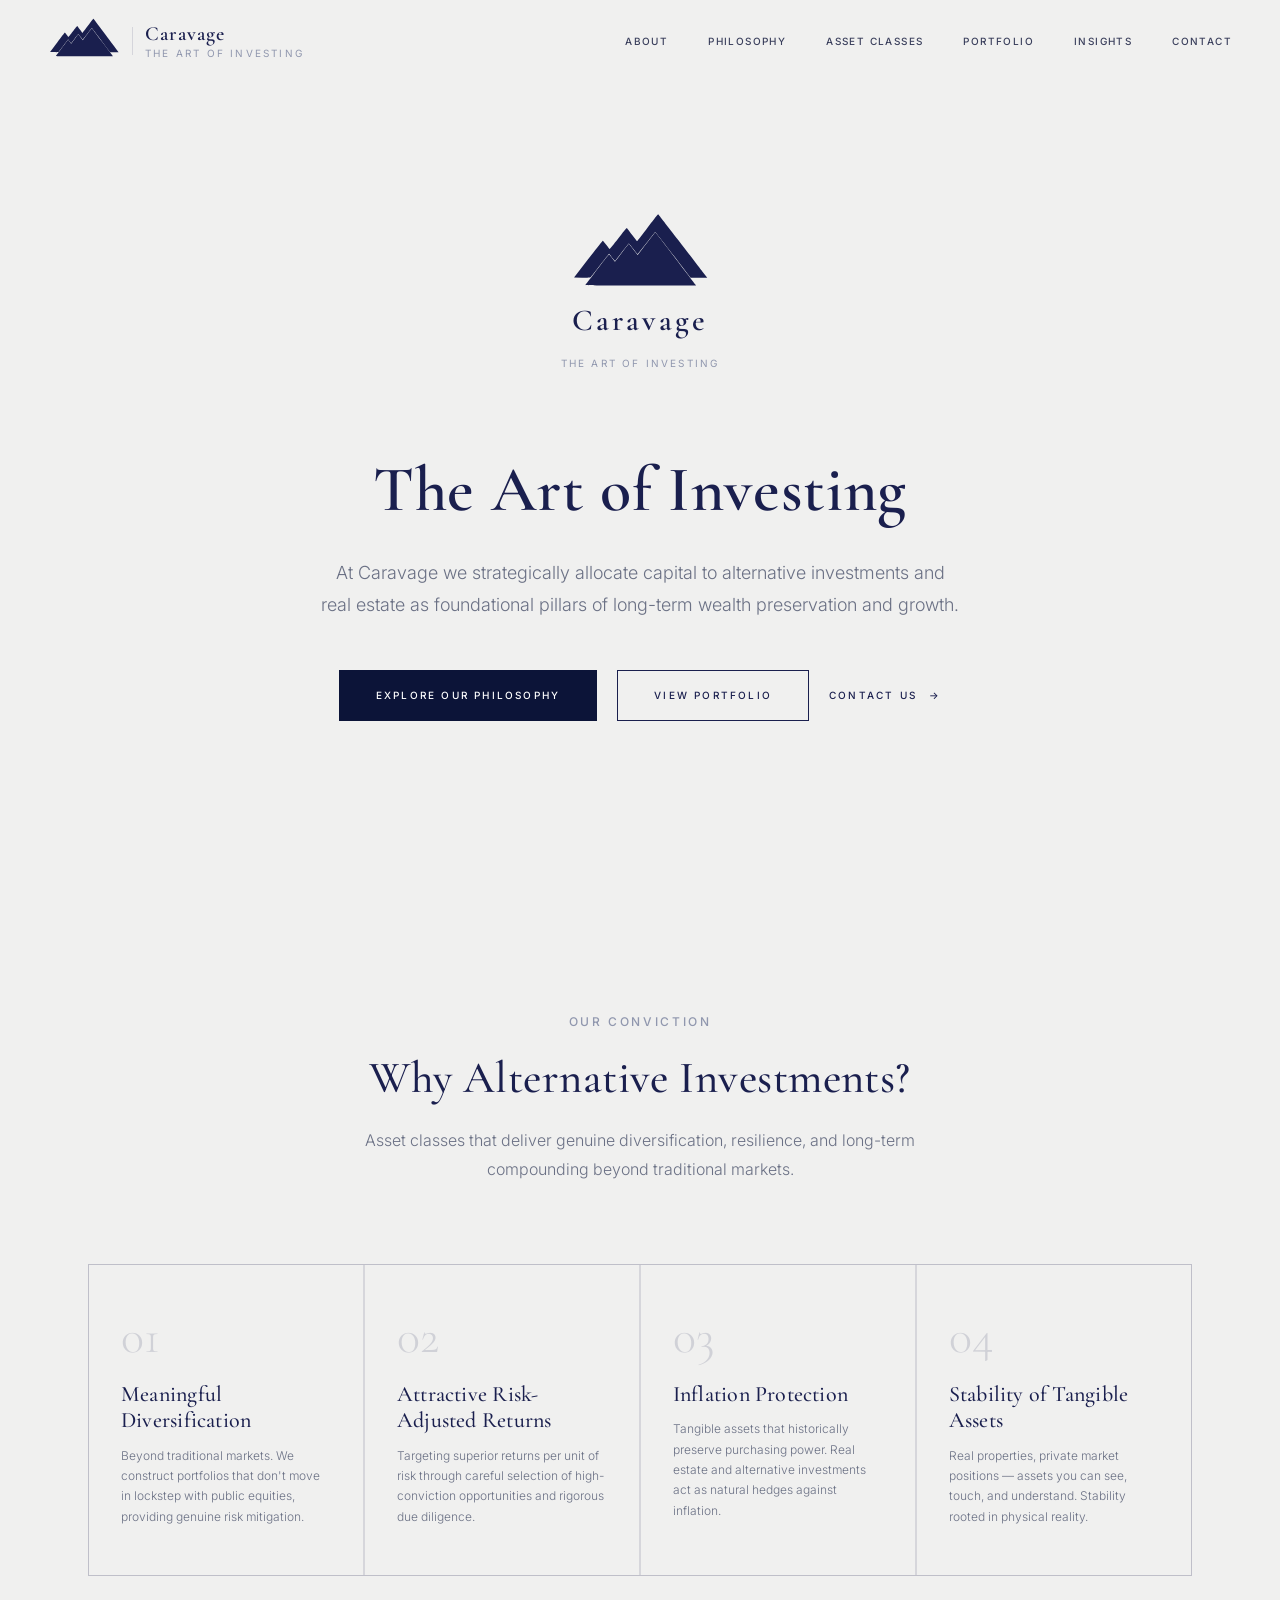
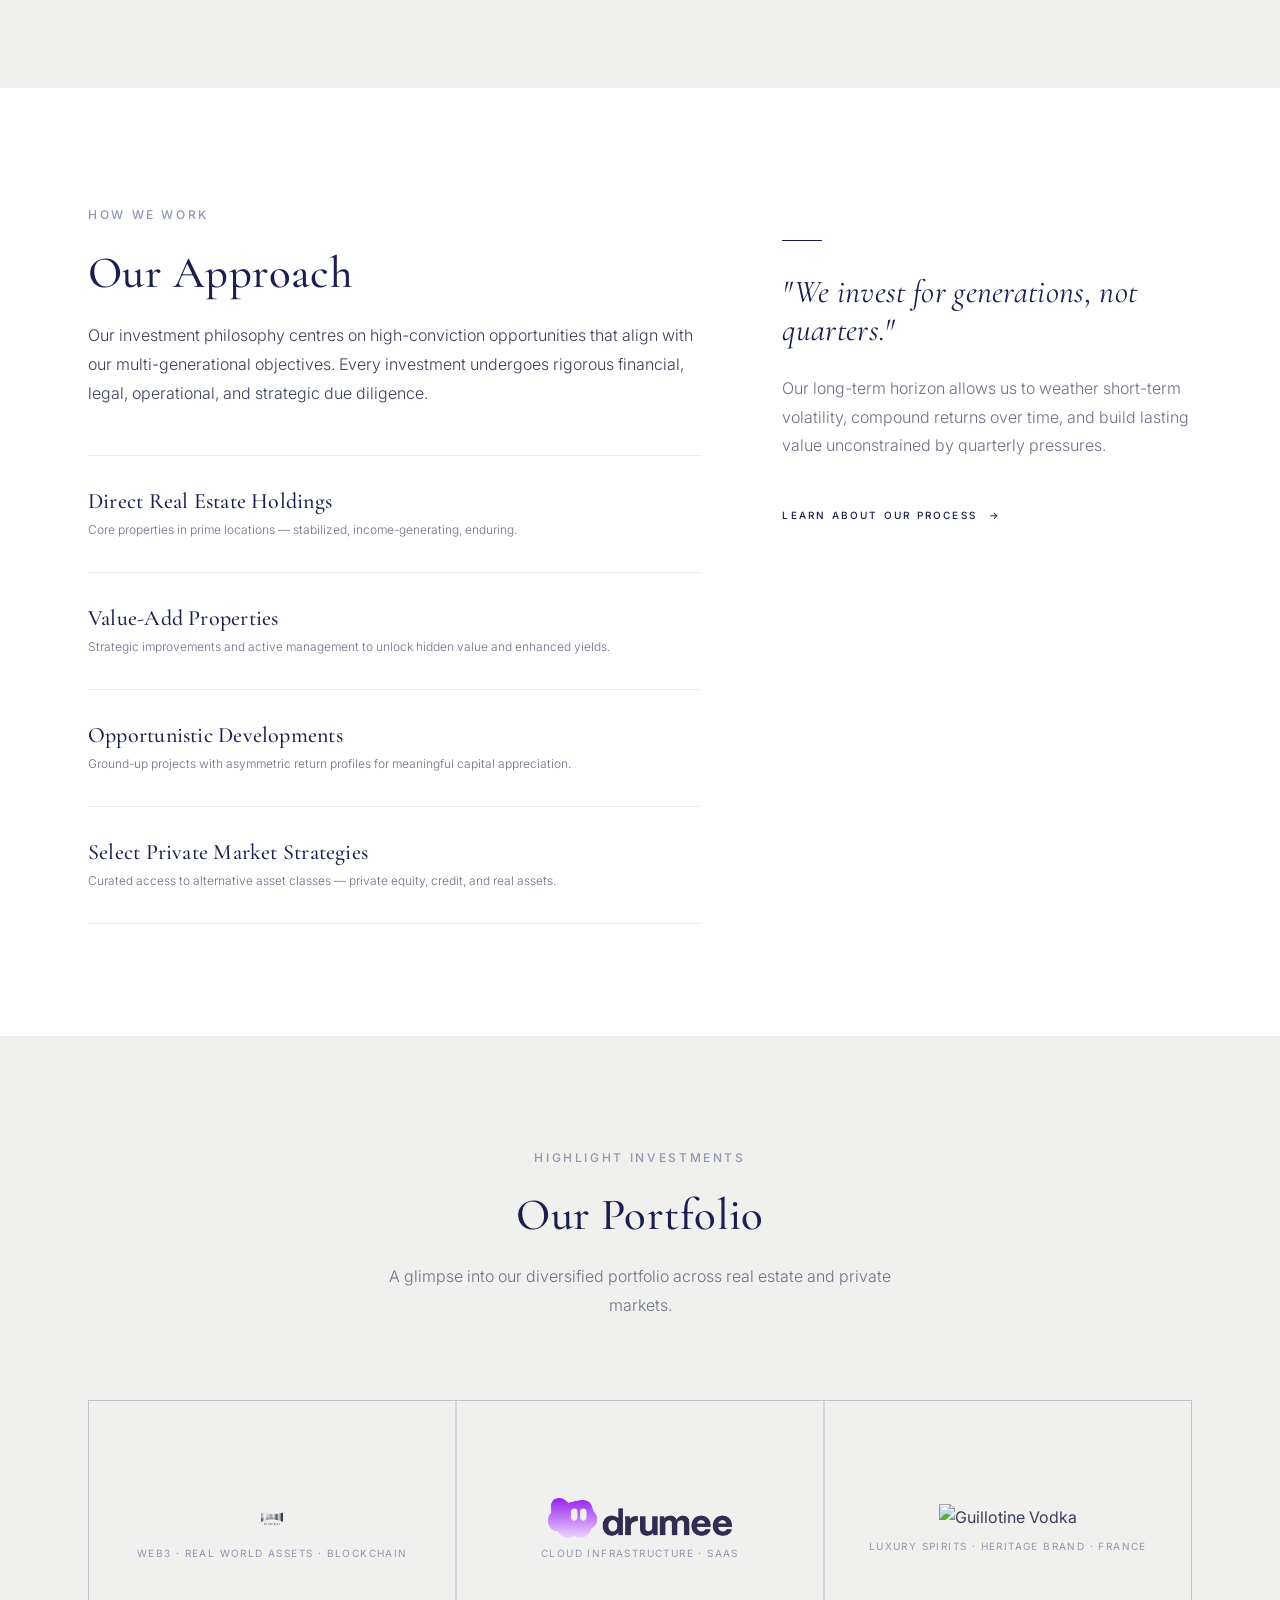
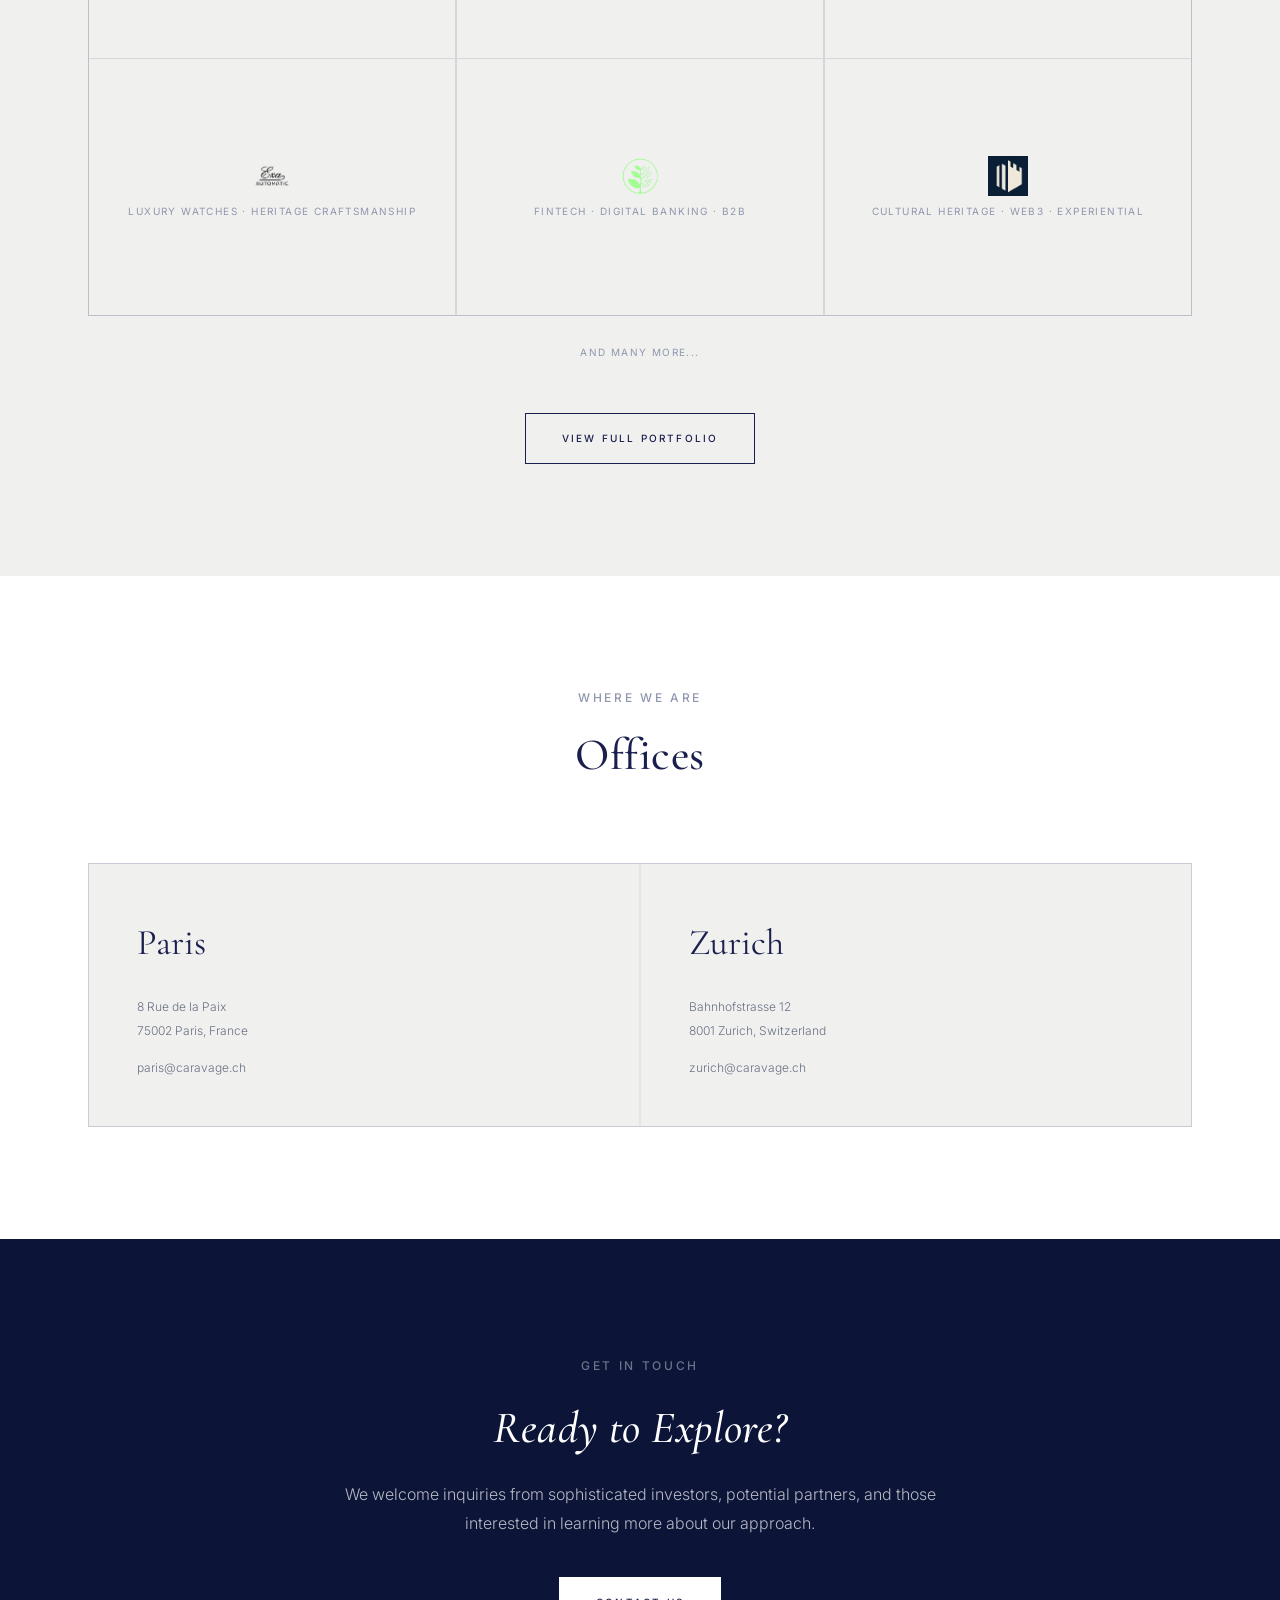
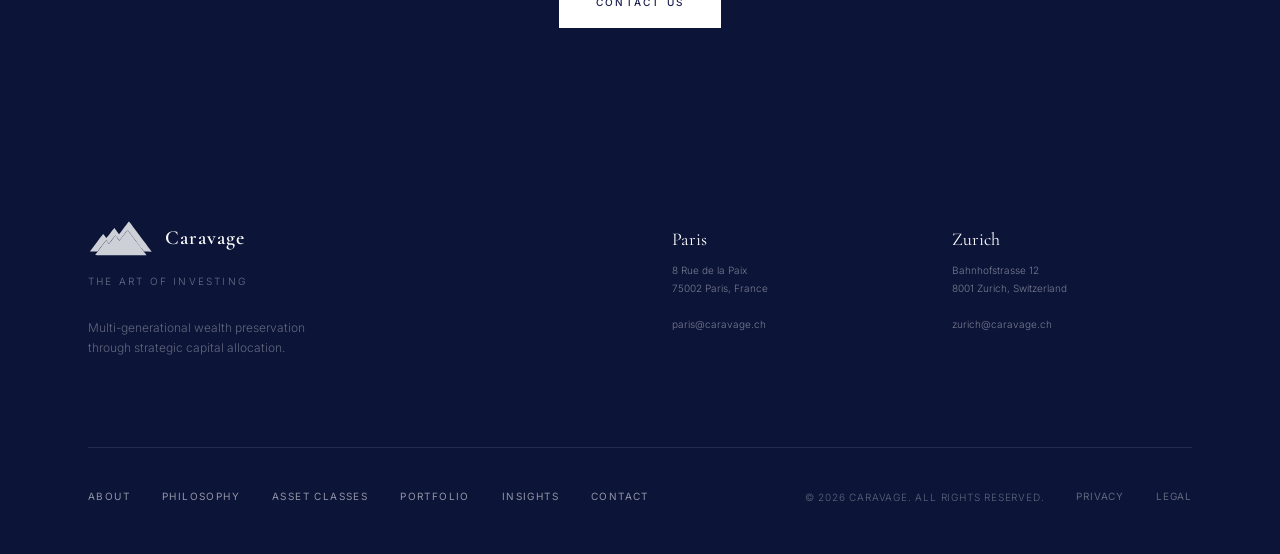
==== commit a7f29211: "Add portfolio logos, And many more text, remove Portfolio Companies stat box" ====
--- a/index.html
+++ b/index.html
@@ -167,36 +167,40 @@
     <section class="section">
         <div class="container">
             <div class="section-header reveal">
-                <span class="label">Selected Investments</span>
+                <span class="label">Highlight Investments</span>
                 <h2>Our Portfolio</h2>
                 <p>A glimpse into our diversified portfolio across real estate and private markets.</p>
             </div>
 
             <div class="logos-grid reveal">
                 <div class="logo-item">
-                    <div class="logo-item-name">Eldora</div>
+                    <img src="Logo/Eldora.png" alt="Eldora" class="logo-item-img" />
                     <div class="logo-item-sector">Web3 · Real World Assets · Blockchain</div>
                 </div>
                 <div class="logo-item">
-                    <div class="logo-item-name">Drumee</div>
+                    <img src="Logo/Drumee.png" alt="Drumee" class="logo-item-img" />
                     <div class="logo-item-sector">Cloud Infrastructure · SaaS</div>
                 </div>
                 <div class="logo-item">
-                    <div class="logo-item-name">Guillotine Vodka</div>
+                    <img src="Logo/Guillotine_Vodka.png" alt="Guillotine Vodka" class="logo-item-img" />
                     <div class="logo-item-sector">Luxury Spirits · Heritage Brand · France</div>
                 </div>
                 <div class="logo-item">
-                    <div class="logo-item-name">Eza Watches</div>
+                    <img src="Logo/EZA_Watches.png" alt="Eza Watches" class="logo-item-img" />
                     <div class="logo-item-sector">Luxury Watches · Heritage Craftsmanship</div>
                 </div>
                 <div class="logo-item">
-                    <div class="logo-item-name">Greengage</div>
+                    <img src="Logo/greengage.png" alt="Greengage" class="logo-item-img" />
                     <div class="logo-item-sector">Fintech · Digital Banking · B2B</div>
                 </div>
                 <div class="logo-item">
-                    <div class="logo-item-name">Chateau Shi</div>
+                    <img src="Logo/chateaushi.png" alt="Chateaushi" class="logo-item-img" />
                     <div class="logo-item-sector">Cultural Heritage · Web3 · Experiential</div>
                 </div>
+            </div>
+
+            <div class="text-center reveal" style="padding: 1.75rem 0 0.25rem; color: var(--color-text-muted); font-size: var(--size-xs); font-weight: 400; letter-spacing: var(--tracking-wider); text-transform: uppercase;">
+                And many more...
             </div>
 
             <div class="text-center mt-3 reveal">
--- a/index.css
+++ b/index.css
@@ -641,6 +641,13 @@
     letter-spacing: 0.04em;
 }
 
+.logo-item-img {
+    max-height: 2.5rem;
+    max-width: 75%;
+    width: auto;
+    object-fit: contain;
+}
+
 .logo-item-sector {
     font-family: var(--font-sans);
     font-size: var(--size-xs);
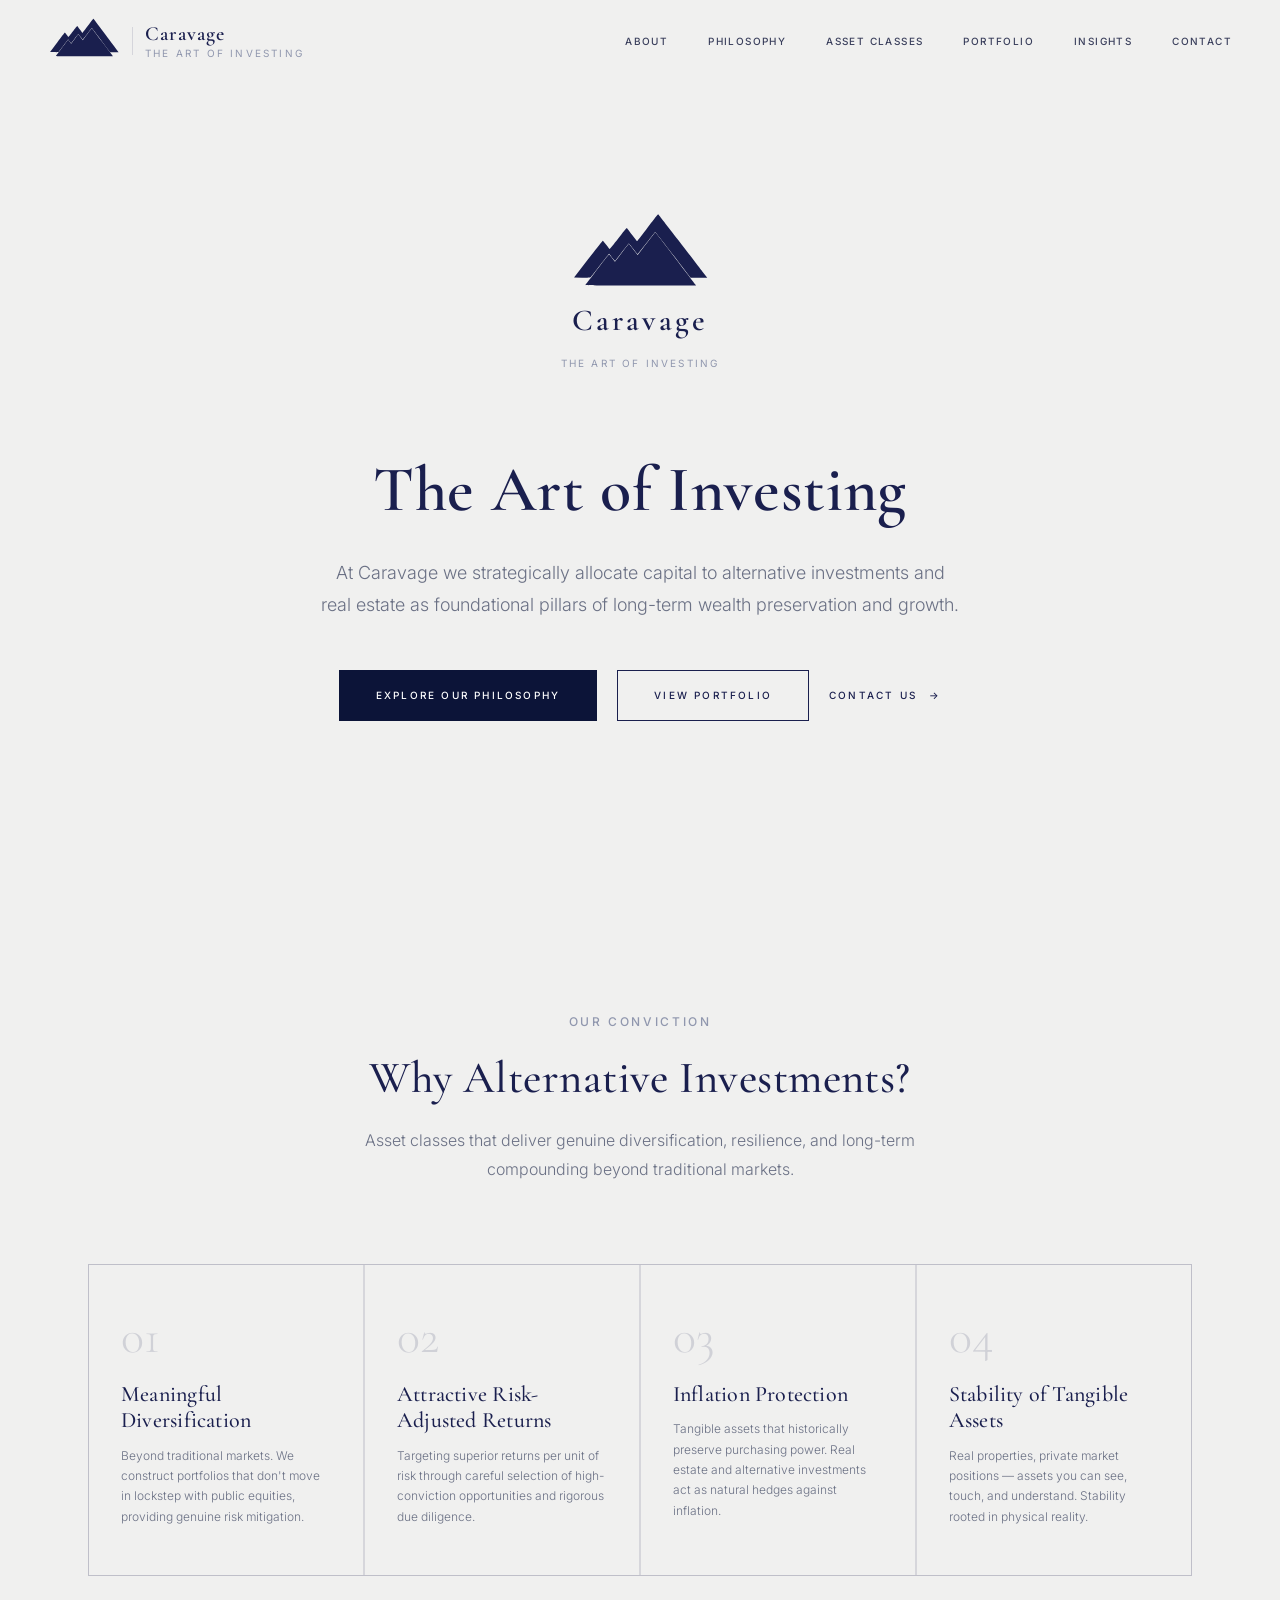
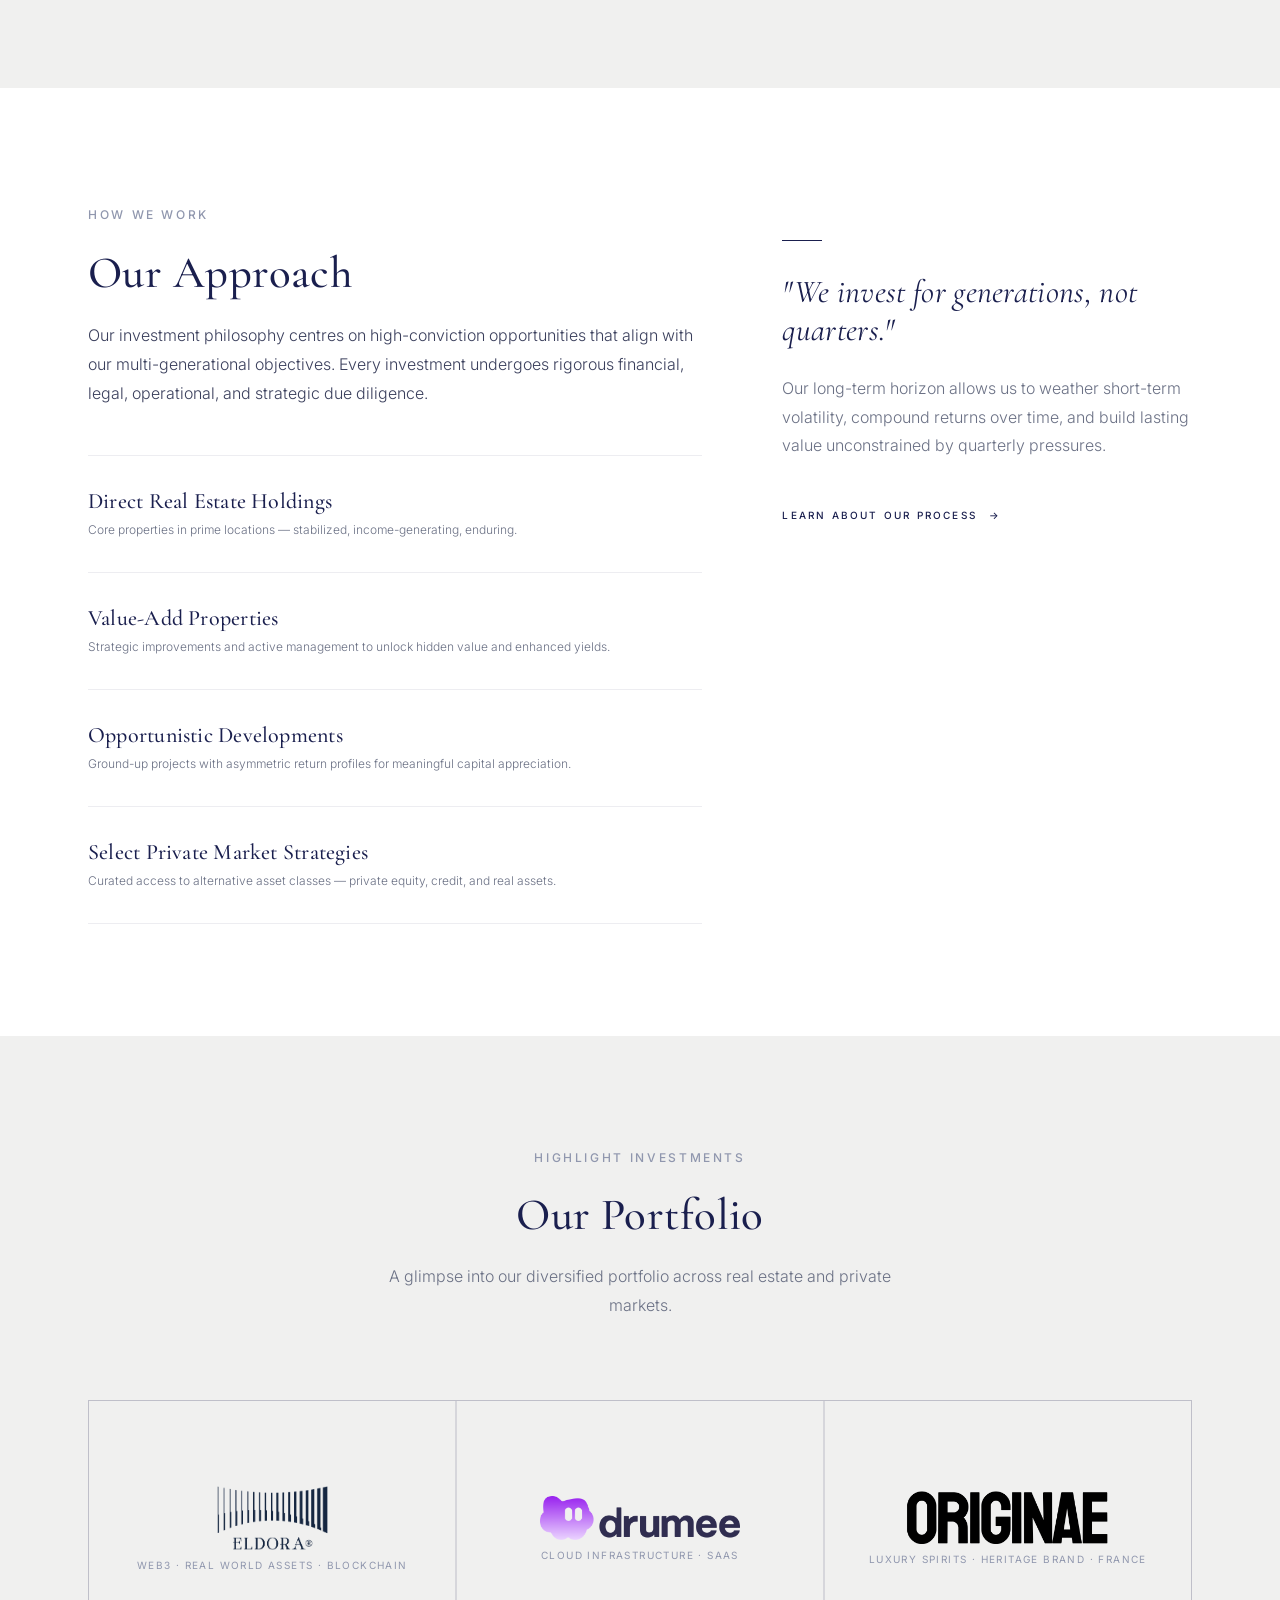
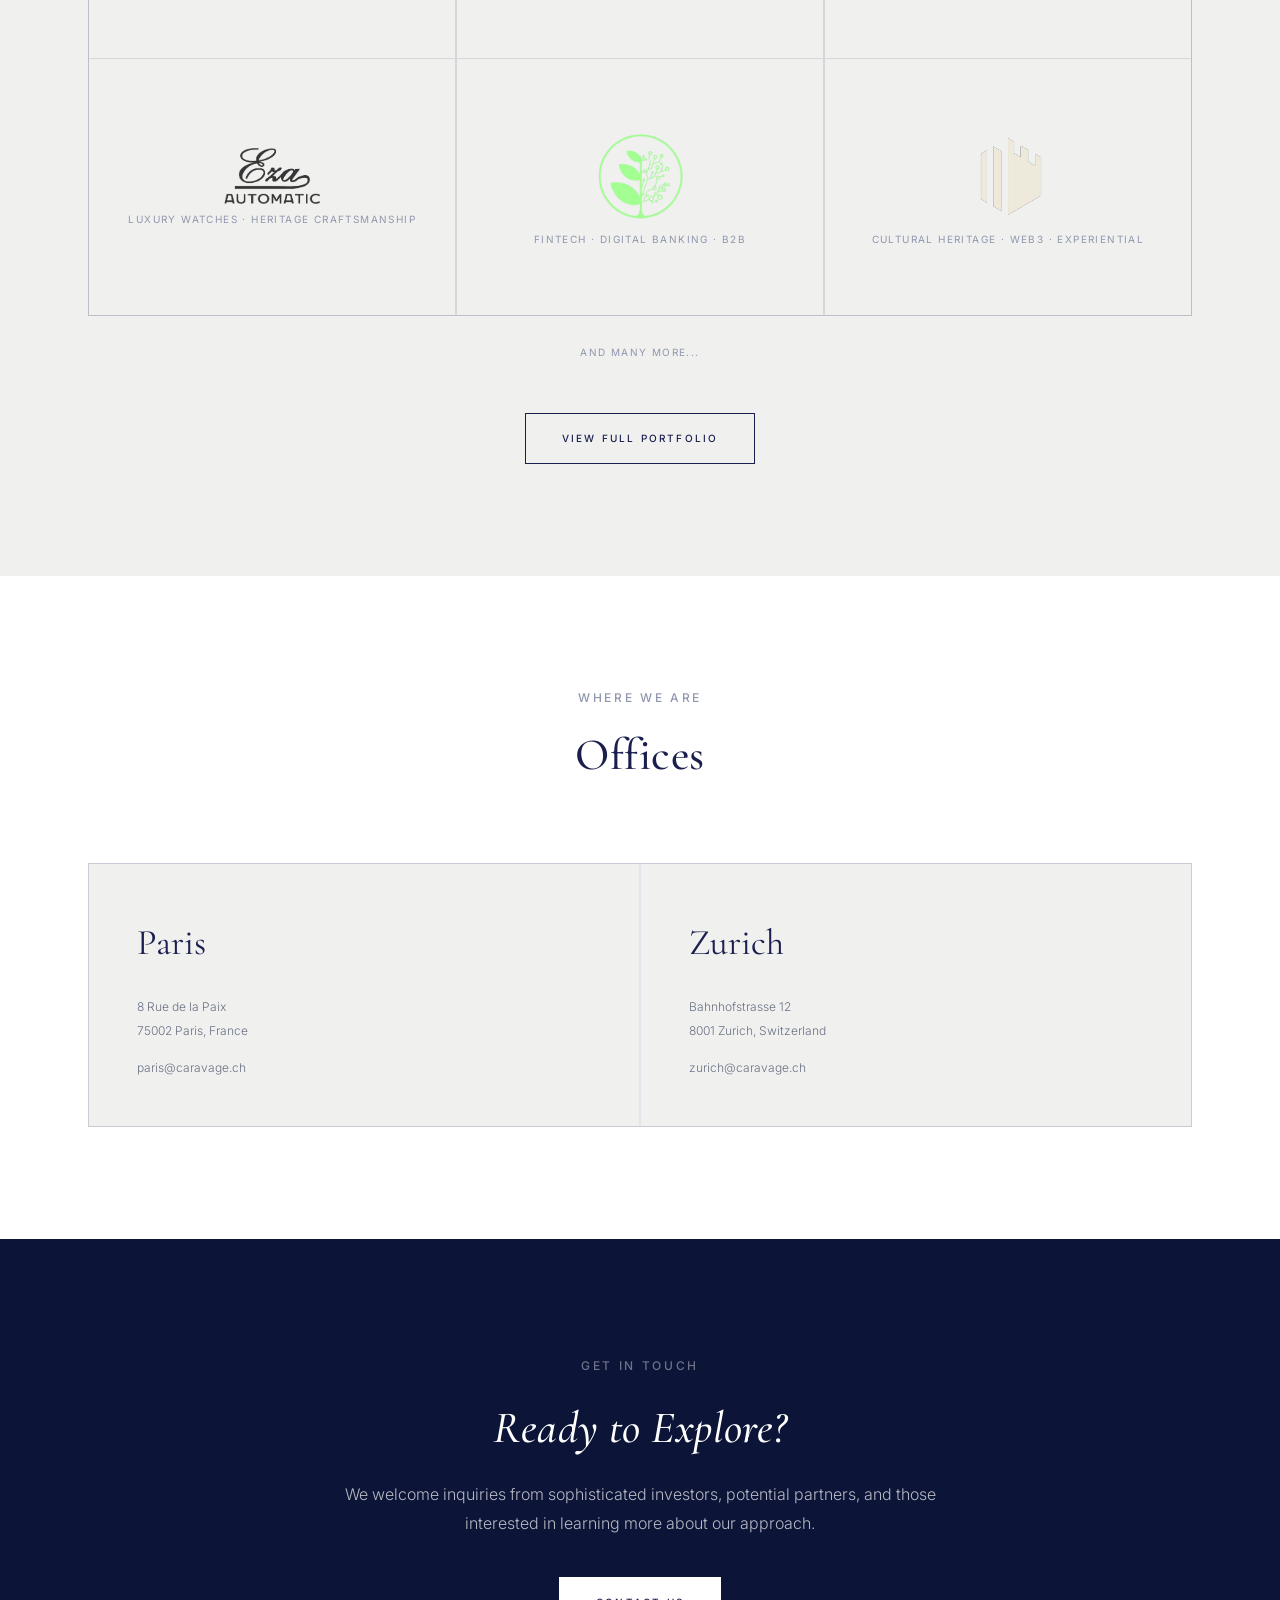
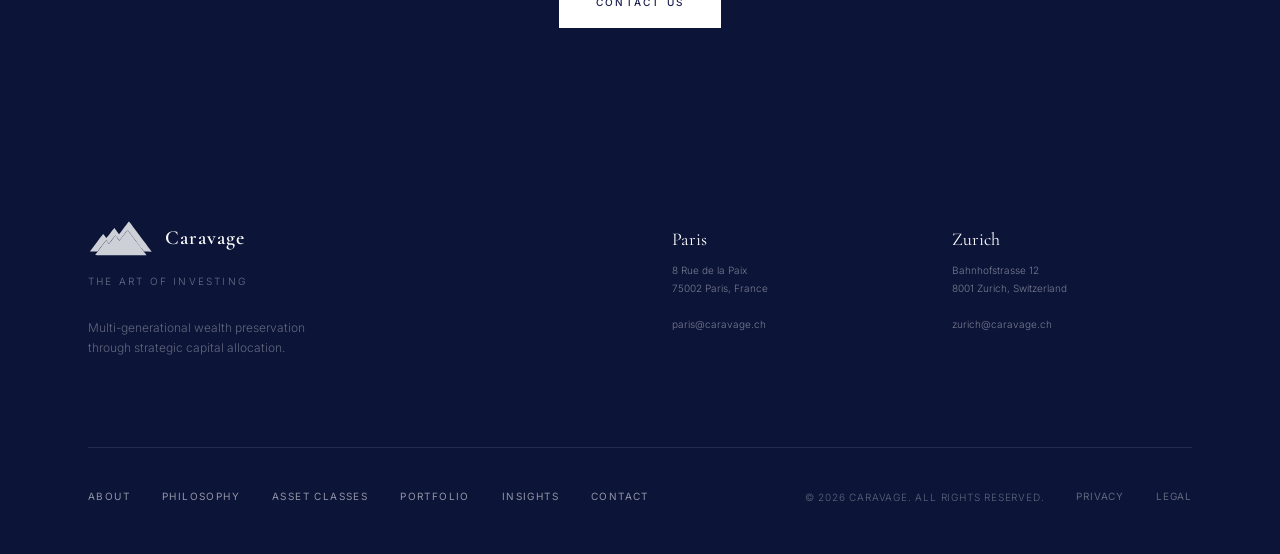
==== commit 4b8ea77a: "Fix GUI alignment and scaling of newly processed portfolio logos" ====
--- a/index.html
+++ b/index.html
@@ -174,32 +174,39 @@
 
             <div class="logos-grid reveal">
                 <div class="logo-item">
-                    <img src="Logo/Eldora.png" alt="Eldora" class="logo-item-img" />
+                    <img src="Logo/Eldora.png" alt="Eldora" class="logo-item-img"
+                        style="max-height: 4rem; max-width: 260px;" />
                     <div class="logo-item-sector">Web3 · Real World Assets · Blockchain</div>
                 </div>
                 <div class="logo-item">
-                    <img src="Logo/Drumee.png" alt="Drumee" class="logo-item-img" />
+                    <img src="Logo/Drumee.png" alt="Drumee" class="logo-item-img"
+                        style="max-height: 3.5rem; max-width: 200px;" />
                     <div class="logo-item-sector">Cloud Infrastructure · SaaS</div>
                 </div>
                 <div class="logo-item">
-                    <img src="Logo/Guillotine_Vodka.png" alt="Guillotine Vodka" class="logo-item-img" />
+                    <img src="Logo/ORIGINAE.png" alt="Guillotine Vodka" class="logo-item-img"
+                        style="max-height: 5rem; max-width: 260px;" />
                     <div class="logo-item-sector">Luxury Spirits · Heritage Brand · France</div>
                 </div>
                 <div class="logo-item">
-                    <img src="Logo/EZA_Watches.png" alt="Eza Watches" class="logo-item-img" />
+                    <img src="Logo/EZA_Watches.png" alt="Eza Watches" class="logo-item-img"
+                        style="max-height: 3.5rem; max-width: 220px;" />
                     <div class="logo-item-sector">Luxury Watches · Heritage Craftsmanship</div>
                 </div>
                 <div class="logo-item">
-                    <img src="Logo/greengage.png" alt="Greengage" class="logo-item-img" />
+                    <img src="Logo/greengage.png" alt="Greengage" class="logo-item-img"
+                        style="max-height: 6rem; max-width: 180px;" />
                     <div class="logo-item-sector">Fintech · Digital Banking · B2B</div>
                 </div>
                 <div class="logo-item">
-                    <img src="Logo/chateaushi.png" alt="Chateaushi" class="logo-item-img" />
+                    <img src="Logo/chateaushi.png" alt="Chateau Shi" class="logo-item-img"
+                        style="max-height: 6rem; max-width: 180px;" />
                     <div class="logo-item-sector">Cultural Heritage · Web3 · Experiential</div>
                 </div>
             </div>
 
-            <div class="text-center reveal" style="padding: 1.75rem 0 0.25rem; color: var(--color-text-muted); font-size: var(--size-xs); font-weight: 400; letter-spacing: var(--tracking-wider); text-transform: uppercase;">
+            <div class="text-center reveal"
+                style="padding: 1.75rem 0 0.25rem; color: var(--color-text-muted); font-size: var(--size-xs); font-weight: 400; letter-spacing: var(--tracking-wider); text-transform: uppercase;">
                 And many more...
             </div>
 
--- a/index.css
+++ b/index.css
@@ -642,8 +642,8 @@
 }
 
 .logo-item-img {
-    max-height: 2.5rem;
-    max-width: 75%;
+    max-height: 4.5rem;
+    max-width: 65%;
     width: auto;
     object-fit: contain;
 }
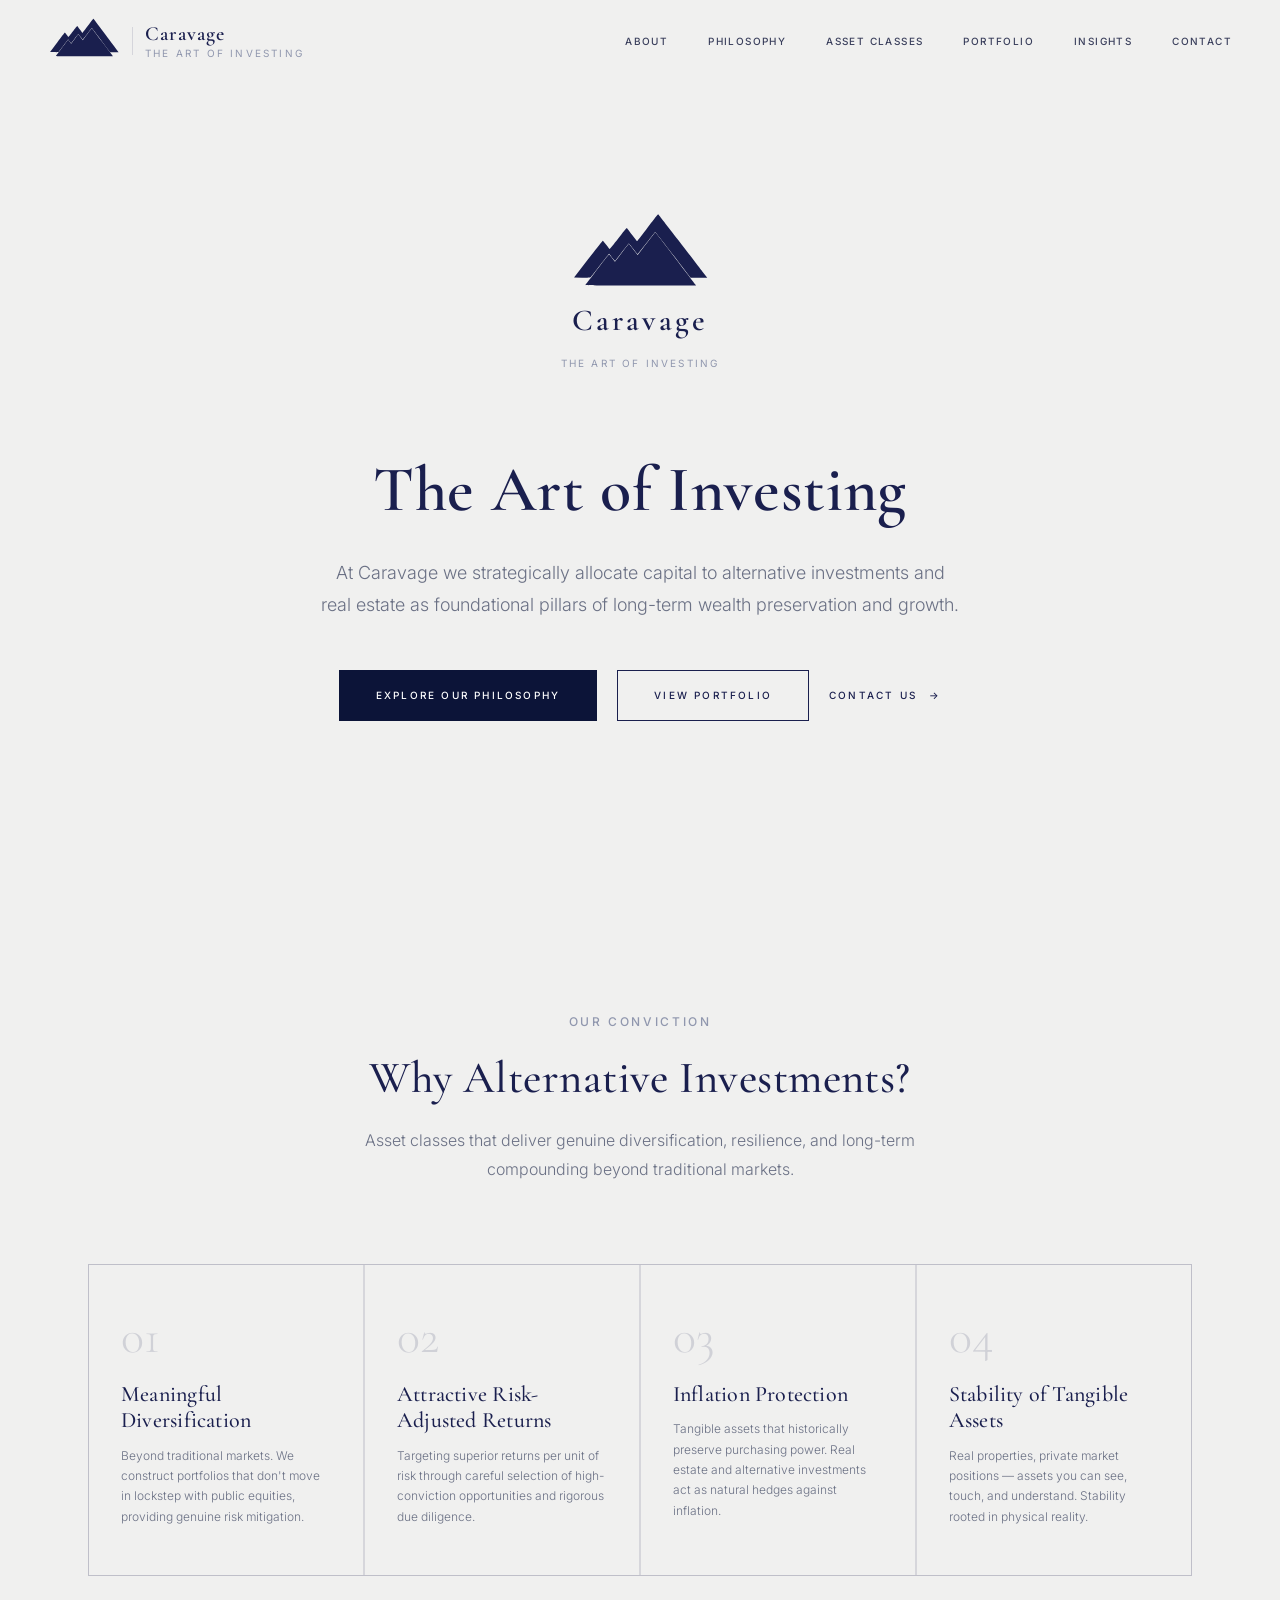
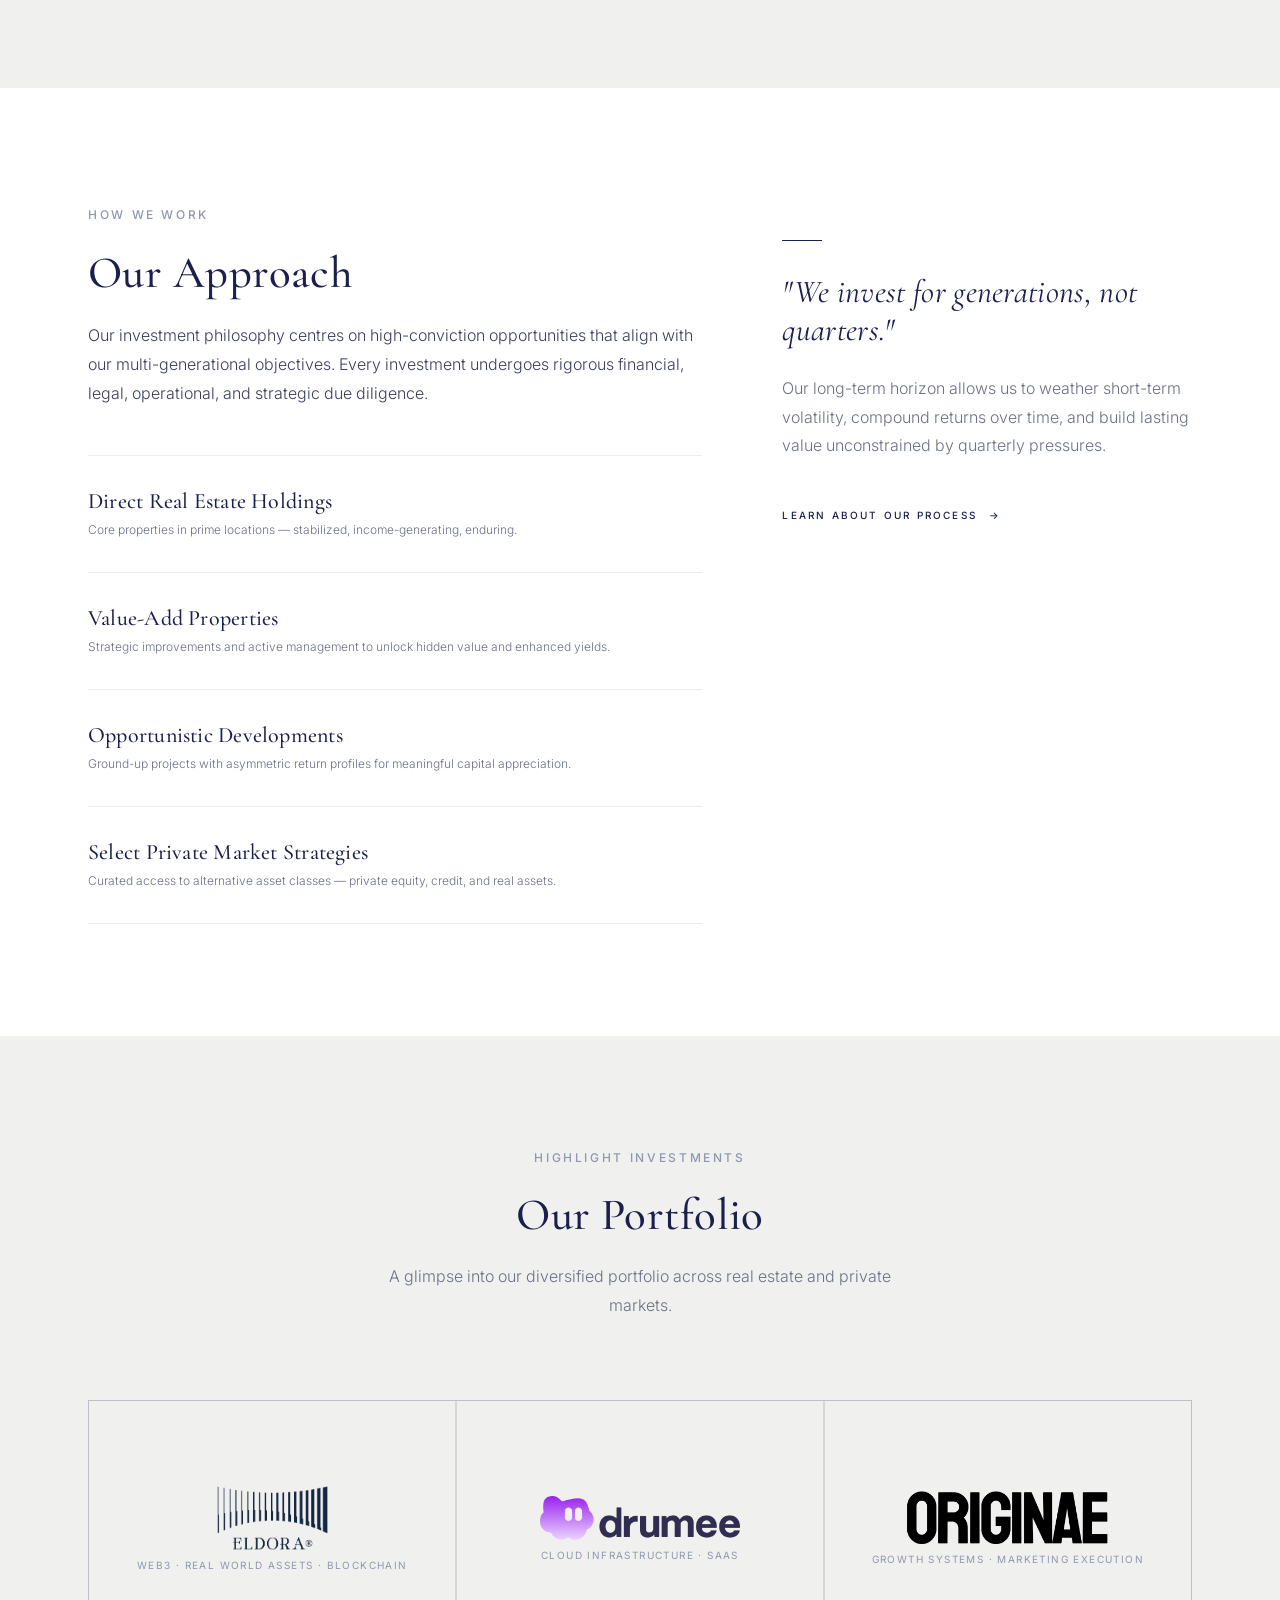
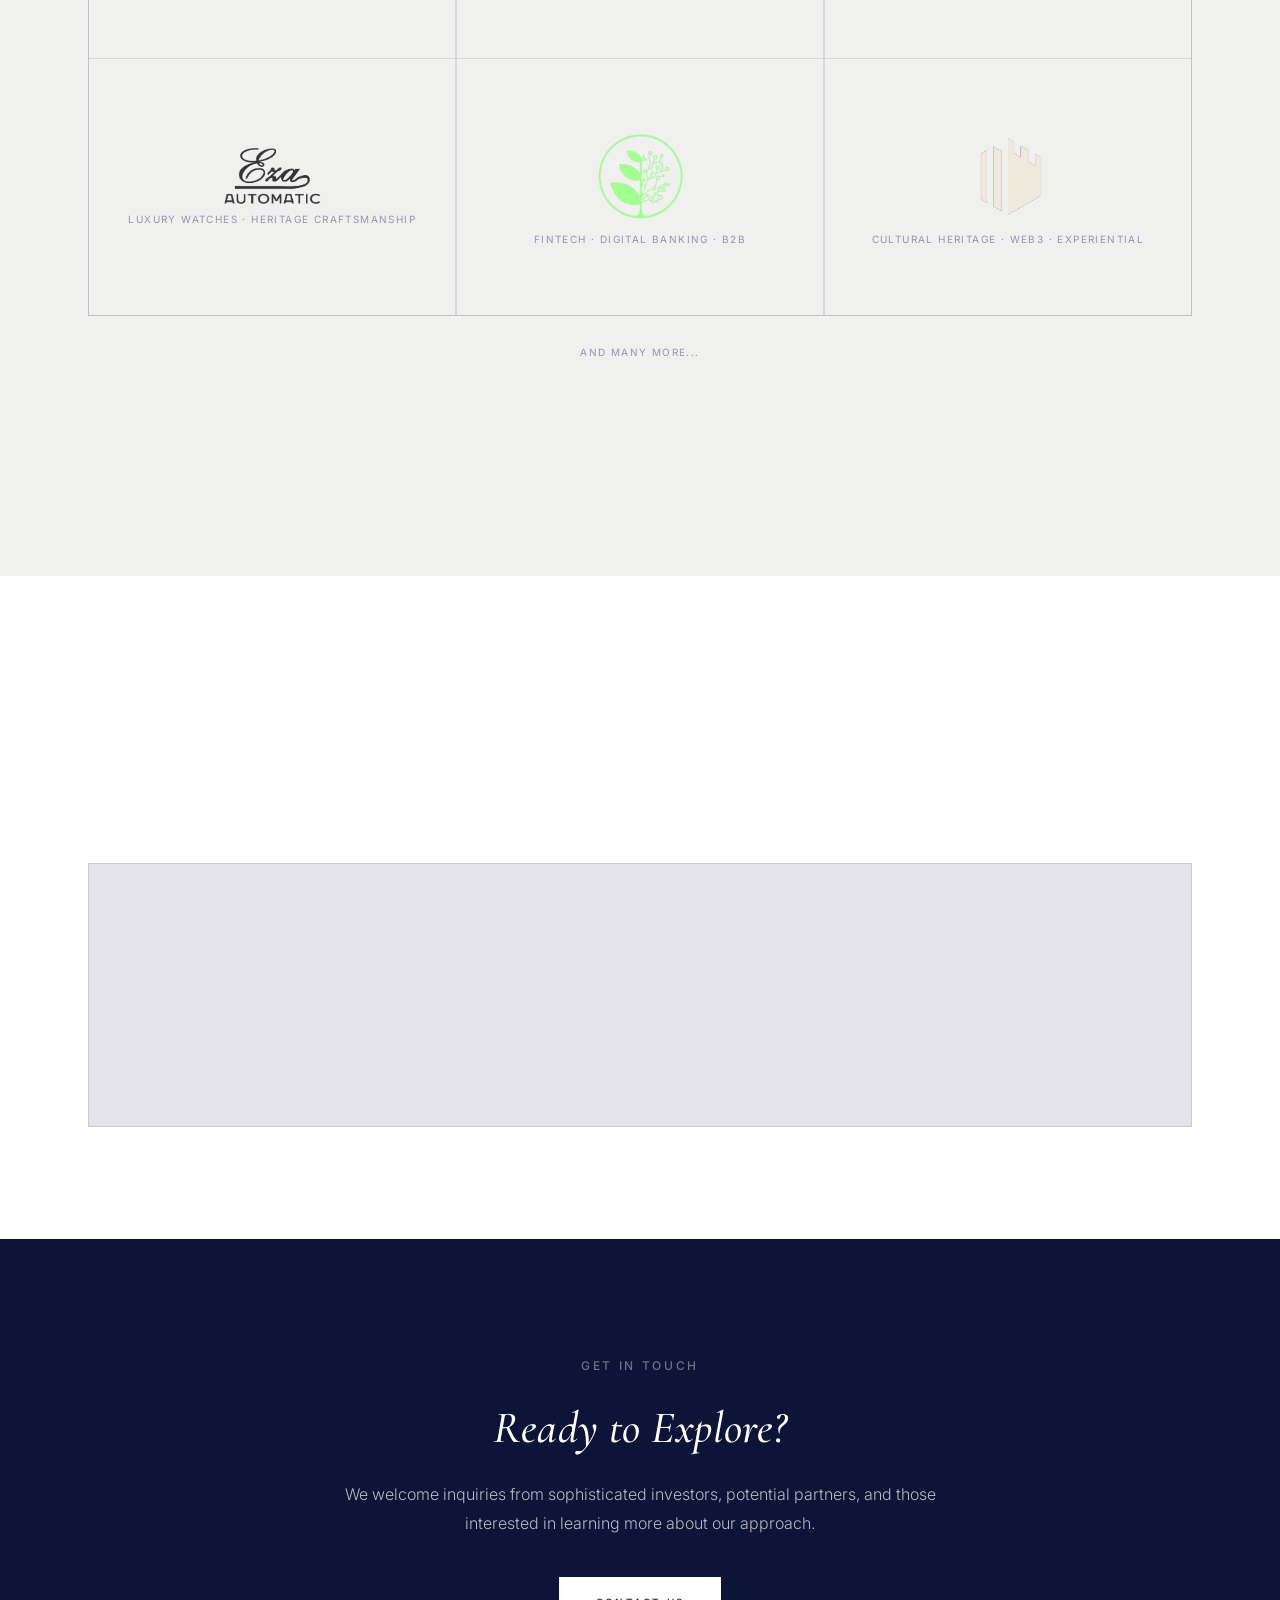
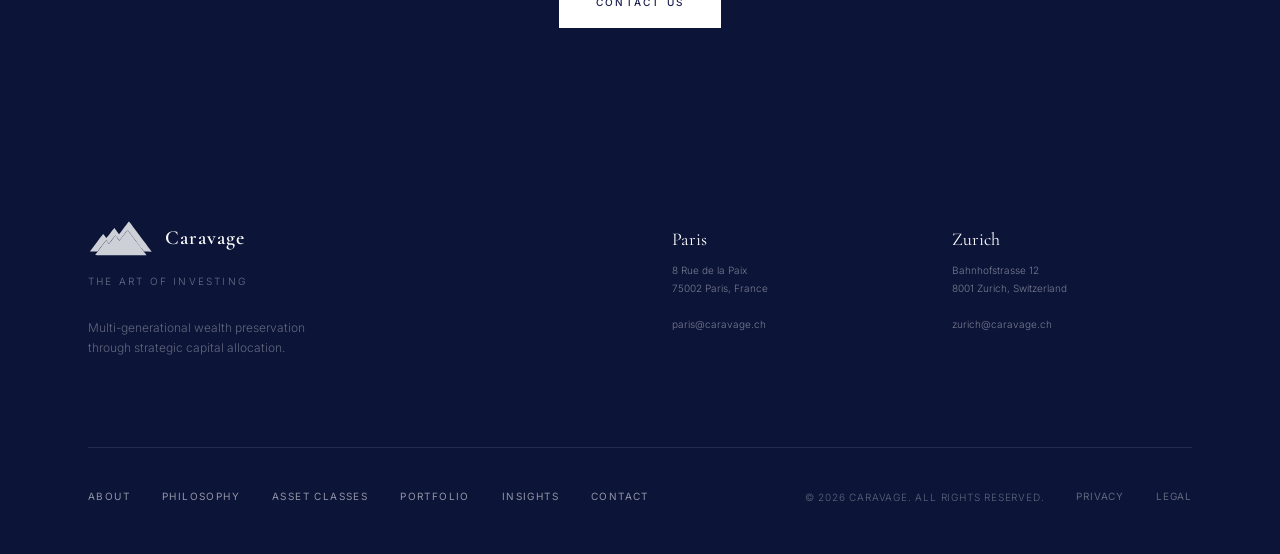
==== commit 769f8587: "Update Originae textual content in index.html" ====
--- a/index.html
+++ b/index.html
@@ -184,9 +184,9 @@
                     <div class="logo-item-sector">Cloud Infrastructure · SaaS</div>
                 </div>
                 <div class="logo-item">
-                    <img src="Logo/ORIGINAE.png" alt="Guillotine Vodka" class="logo-item-img"
+                    <img src="Logo/ORIGINAE.png" alt="Originae" class="logo-item-img"
                         style="max-height: 5rem; max-width: 260px;" />
-                    <div class="logo-item-sector">Luxury Spirits · Heritage Brand · France</div>
+                    <div class="logo-item-sector">Growth Systems · Marketing Execution</div>
                 </div>
                 <div class="logo-item">
                     <img src="Logo/EZA_Watches.png" alt="Eza Watches" class="logo-item-img"
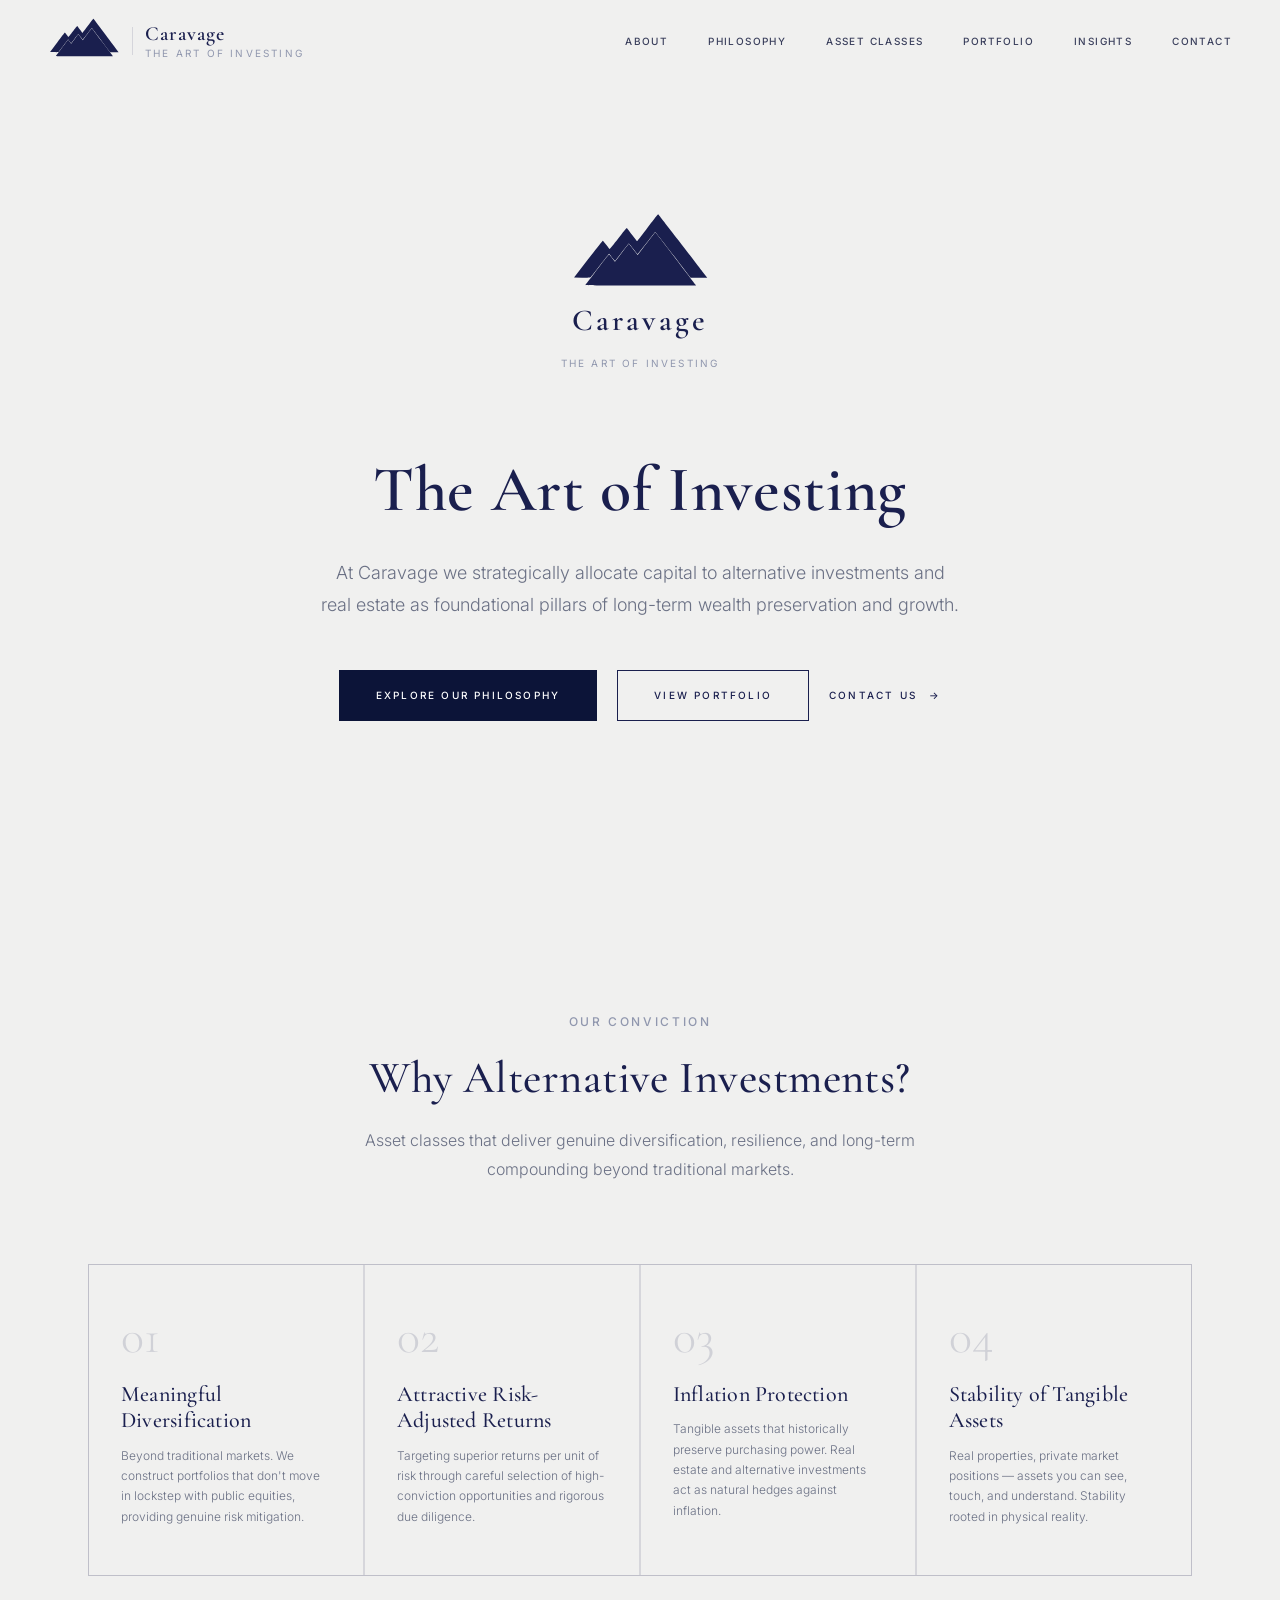
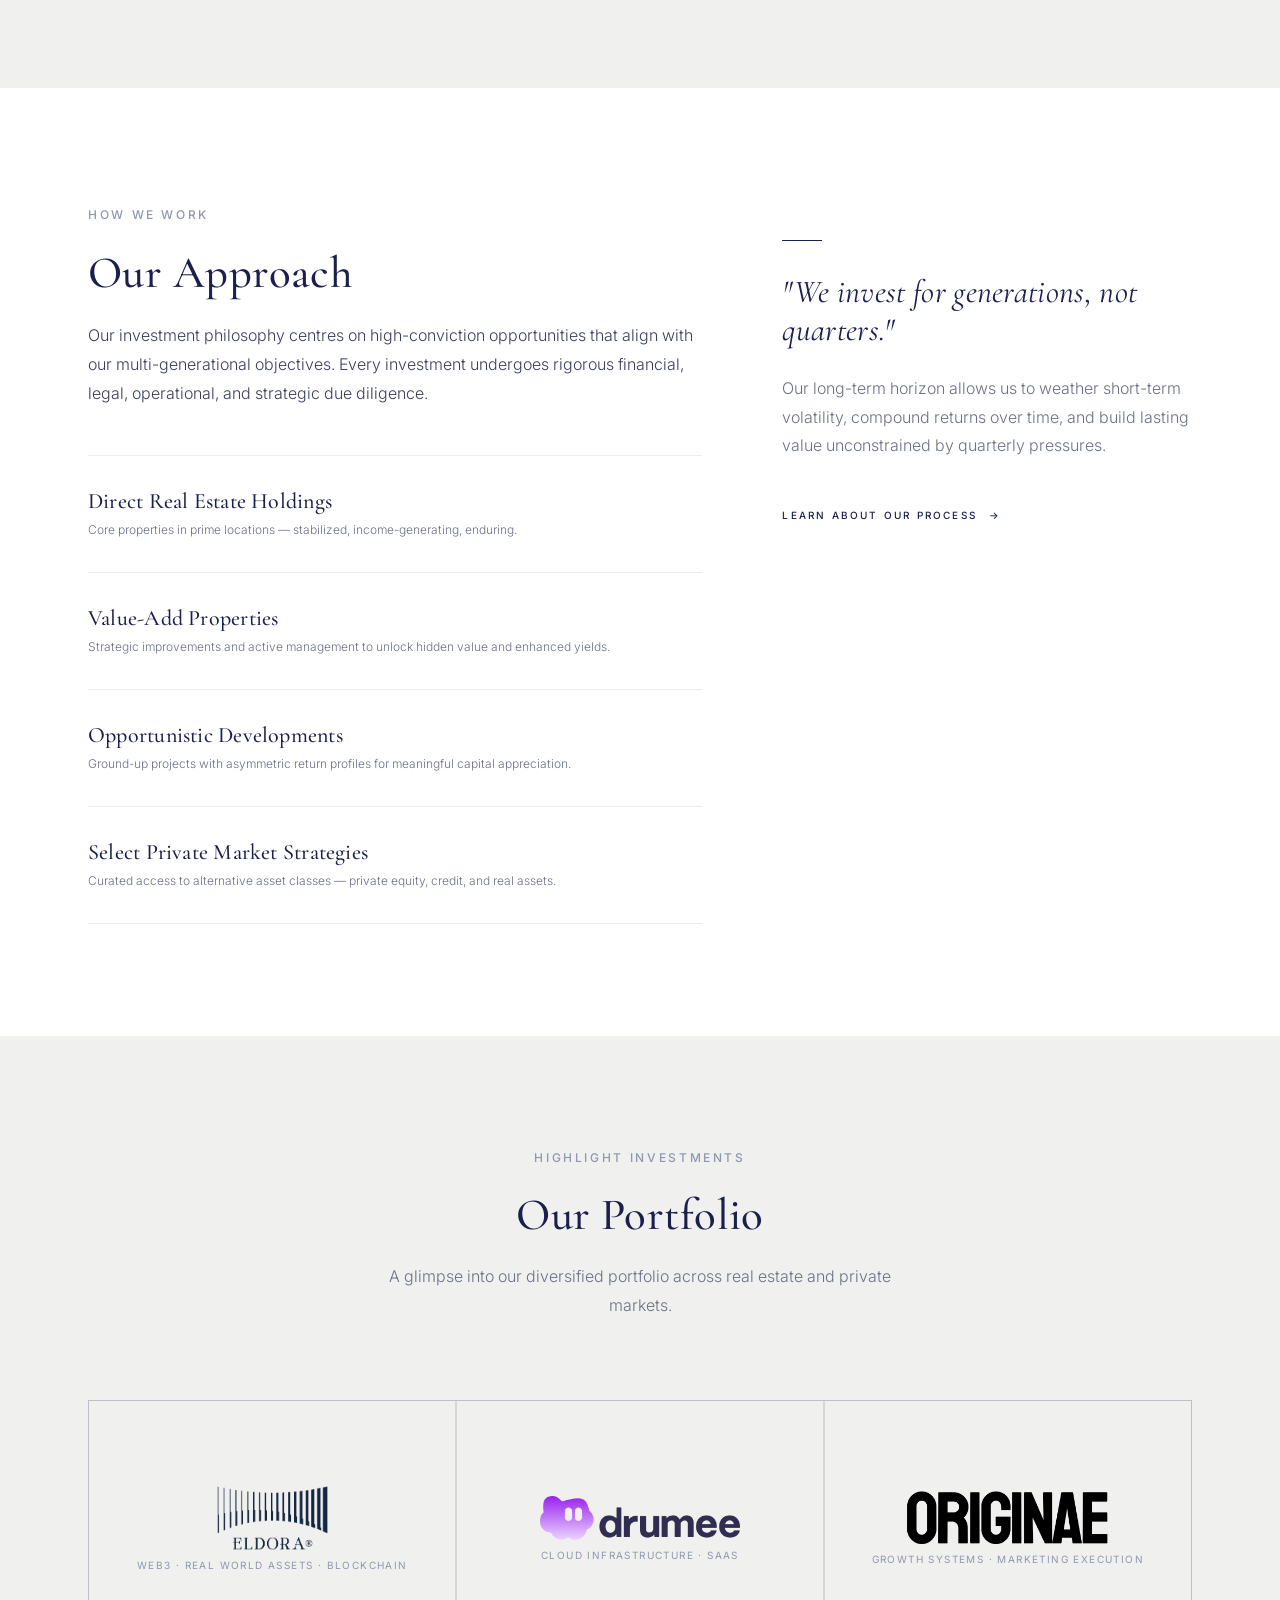
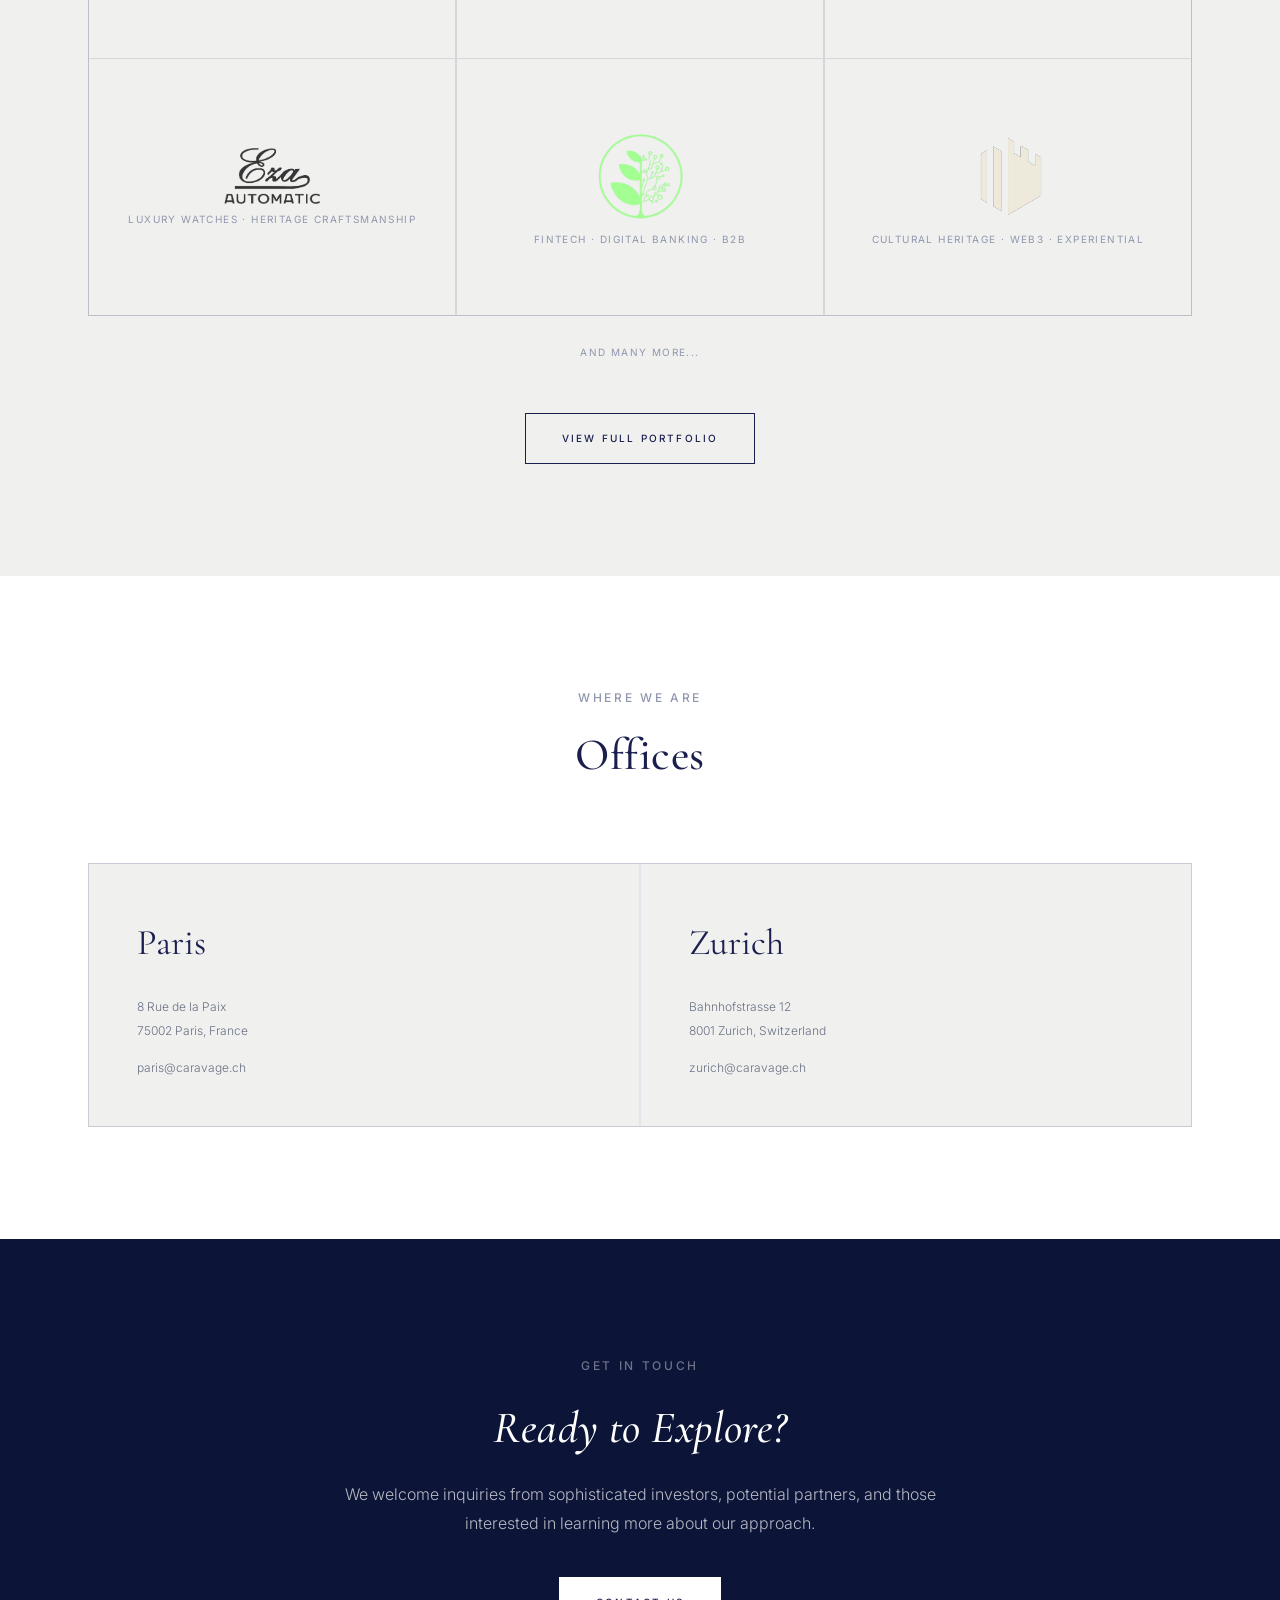
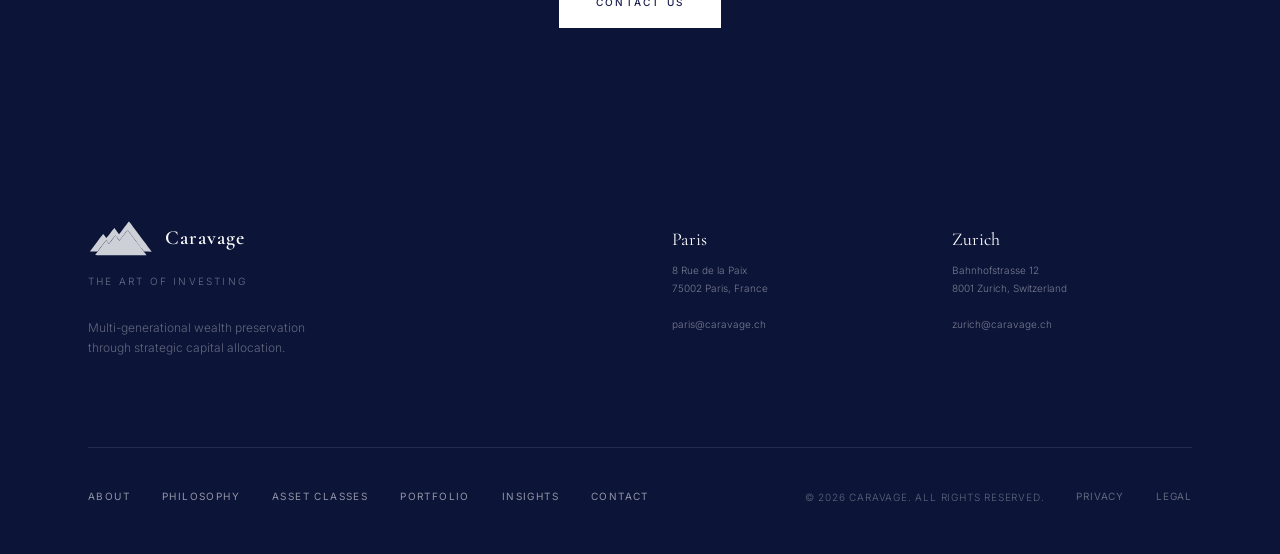
==== commit 5962e692: "Make homepage portfolio logos clickable links" ====
--- a/index.html
+++ b/index.html
@@ -173,36 +173,42 @@
             </div>
 
             <div class="logos-grid reveal">
-                <div class="logo-item">
+                <a href="https://eldora.do" target="_blank" rel="nofollow noreferrer" class="logo-item"
+                    style="text-decoration: none;">
                     <img src="Logo/Eldora.png" alt="Eldora" class="logo-item-img"
                         style="max-height: 4rem; max-width: 260px;" />
                     <div class="logo-item-sector">Web3 · Real World Assets · Blockchain</div>
-                </div>
-                <div class="logo-item">
+                </a>
+                <a href="https://drumee.org" target="_blank" rel="nofollow noreferrer" class="logo-item"
+                    style="text-decoration: none;">
                     <img src="Logo/Drumee.png" alt="Drumee" class="logo-item-img"
                         style="max-height: 3.5rem; max-width: 200px;" />
                     <div class="logo-item-sector">Cloud Infrastructure · SaaS</div>
-                </div>
-                <div class="logo-item">
+                </a>
+                <a href="https://originae.org/" target="_blank" rel="nofollow noreferrer" class="logo-item"
+                    style="text-decoration: none;">
                     <img src="Logo/ORIGINAE.png" alt="Originae" class="logo-item-img"
                         style="max-height: 5rem; max-width: 260px;" />
                     <div class="logo-item-sector">Growth Systems · Marketing Execution</div>
-                </div>
-                <div class="logo-item">
+                </a>
+                <a href="https://ezawatches.com" target="_blank" rel="nofollow noreferrer" class="logo-item"
+                    style="text-decoration: none;">
                     <img src="Logo/EZA_Watches.png" alt="Eza Watches" class="logo-item-img"
                         style="max-height: 3.5rem; max-width: 220px;" />
                     <div class="logo-item-sector">Luxury Watches · Heritage Craftsmanship</div>
-                </div>
-                <div class="logo-item">
+                </a>
+                <a href="https://greengage.co" target="_blank" rel="nofollow noreferrer" class="logo-item"
+                    style="text-decoration: none;">
                     <img src="Logo/greengage.png" alt="Greengage" class="logo-item-img"
                         style="max-height: 6rem; max-width: 180px;" />
                     <div class="logo-item-sector">Fintech · Digital Banking · B2B</div>
-                </div>
-                <div class="logo-item">
+                </a>
+                <a href="https://chateaushi.com" target="_blank" rel="nofollow noreferrer" class="logo-item"
+                    style="text-decoration: none;">
                     <img src="Logo/chateaushi.png" alt="Chateau Shi" class="logo-item-img"
                         style="max-height: 6rem; max-width: 180px;" />
                     <div class="logo-item-sector">Cultural Heritage · Web3 · Experiential</div>
-                </div>
+                </a>
             </div>
 
             <div class="text-center reveal"
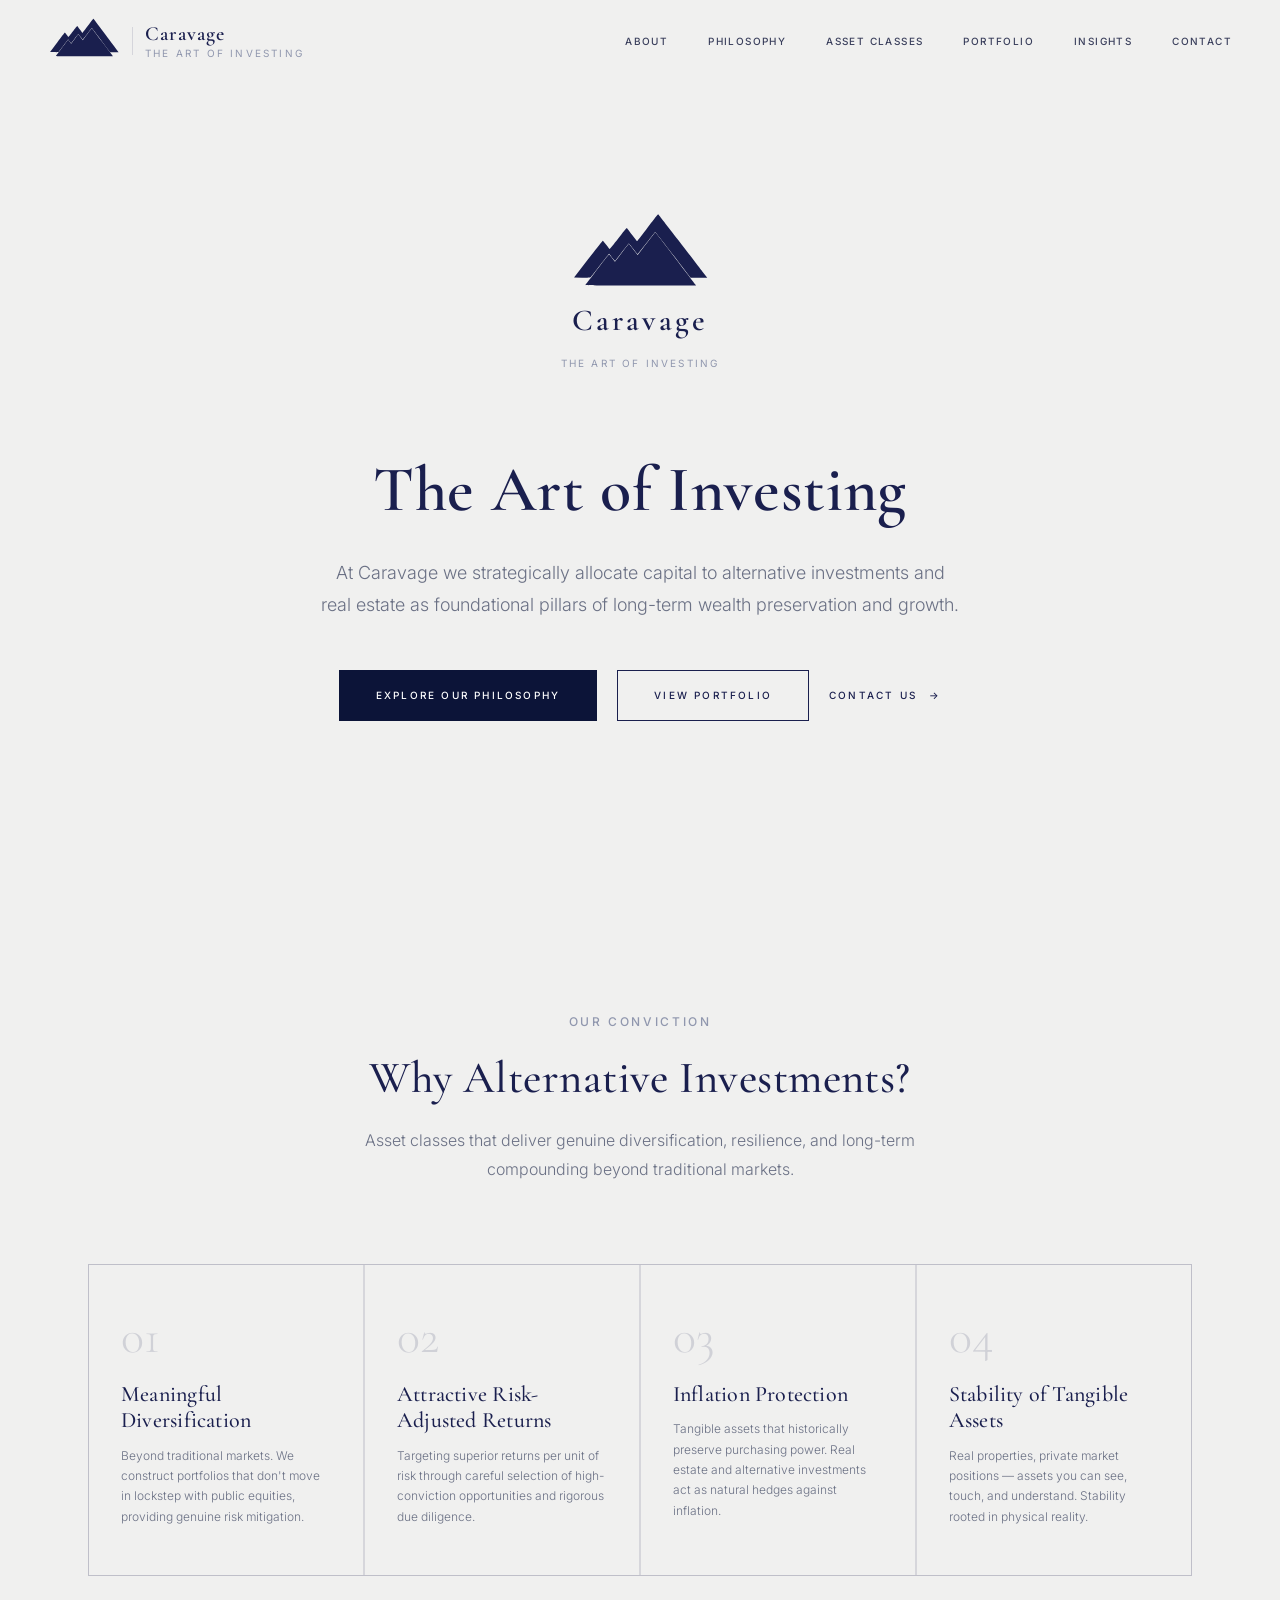
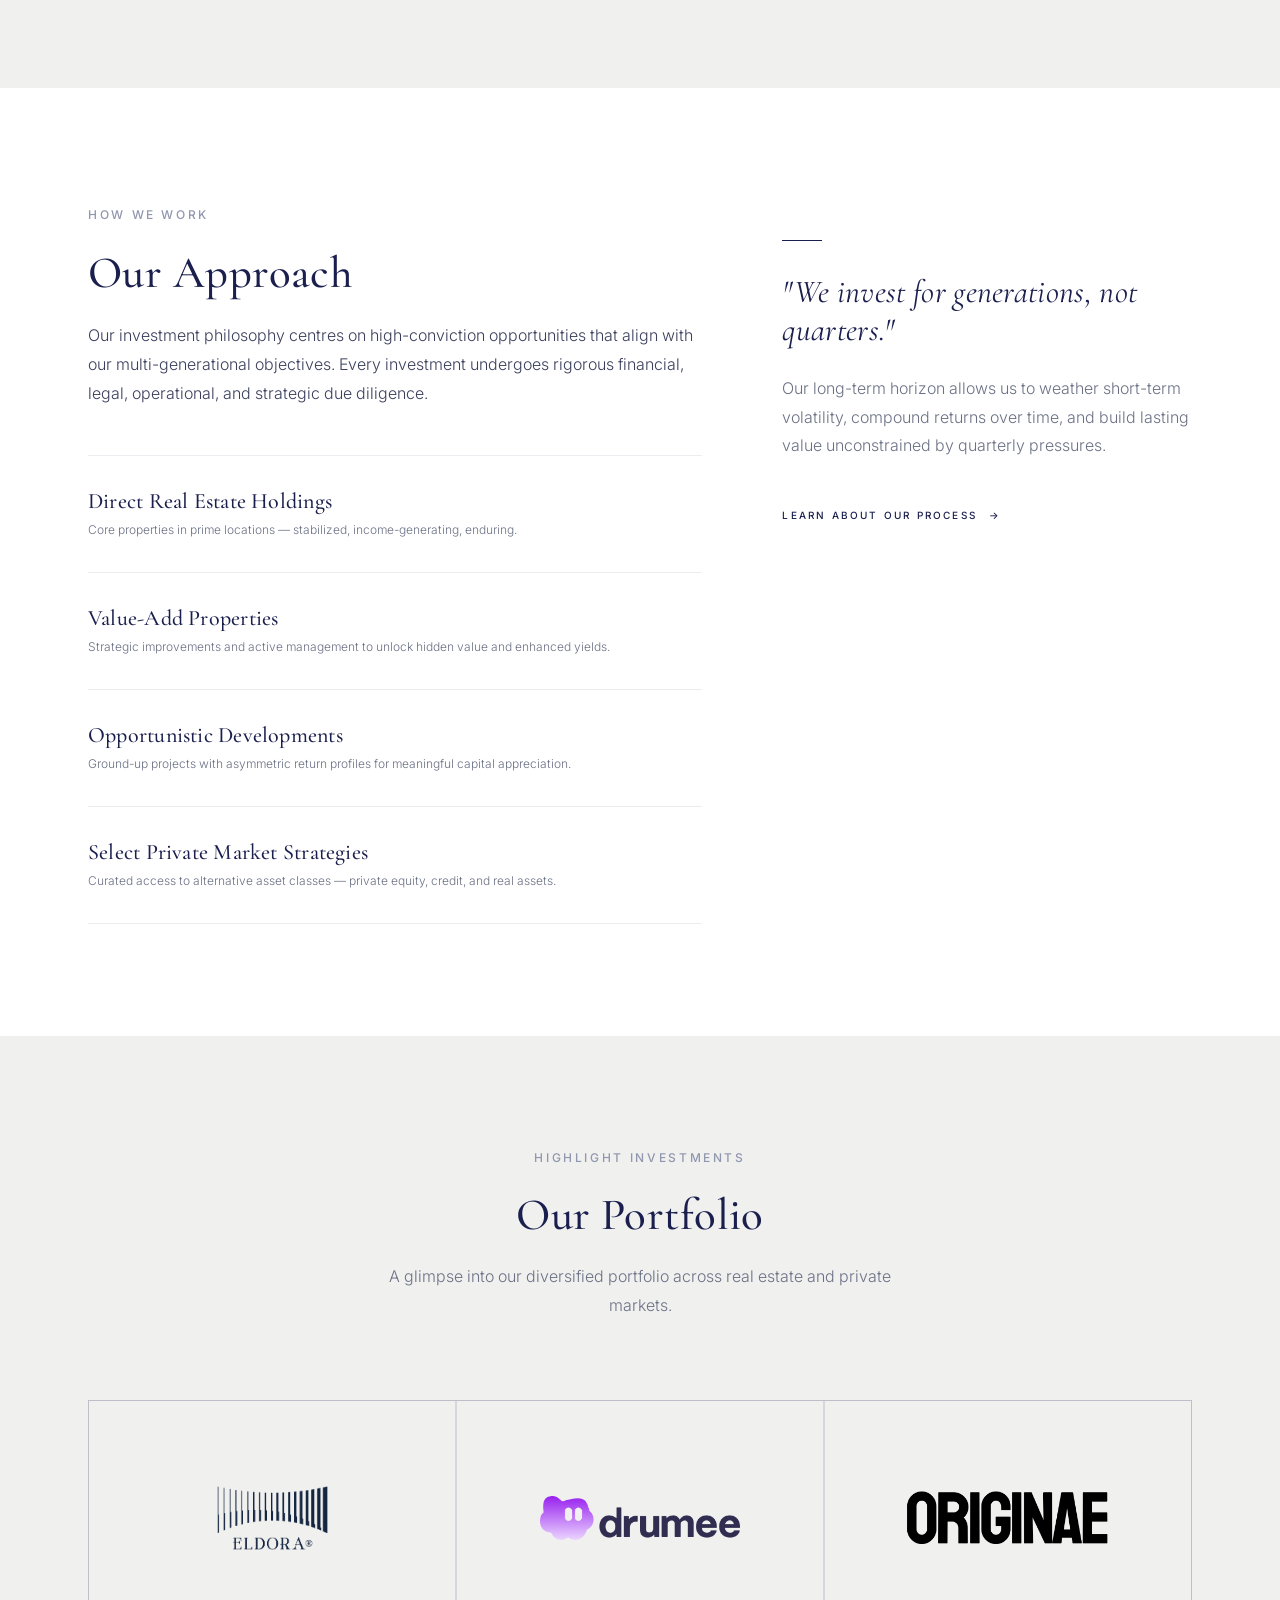
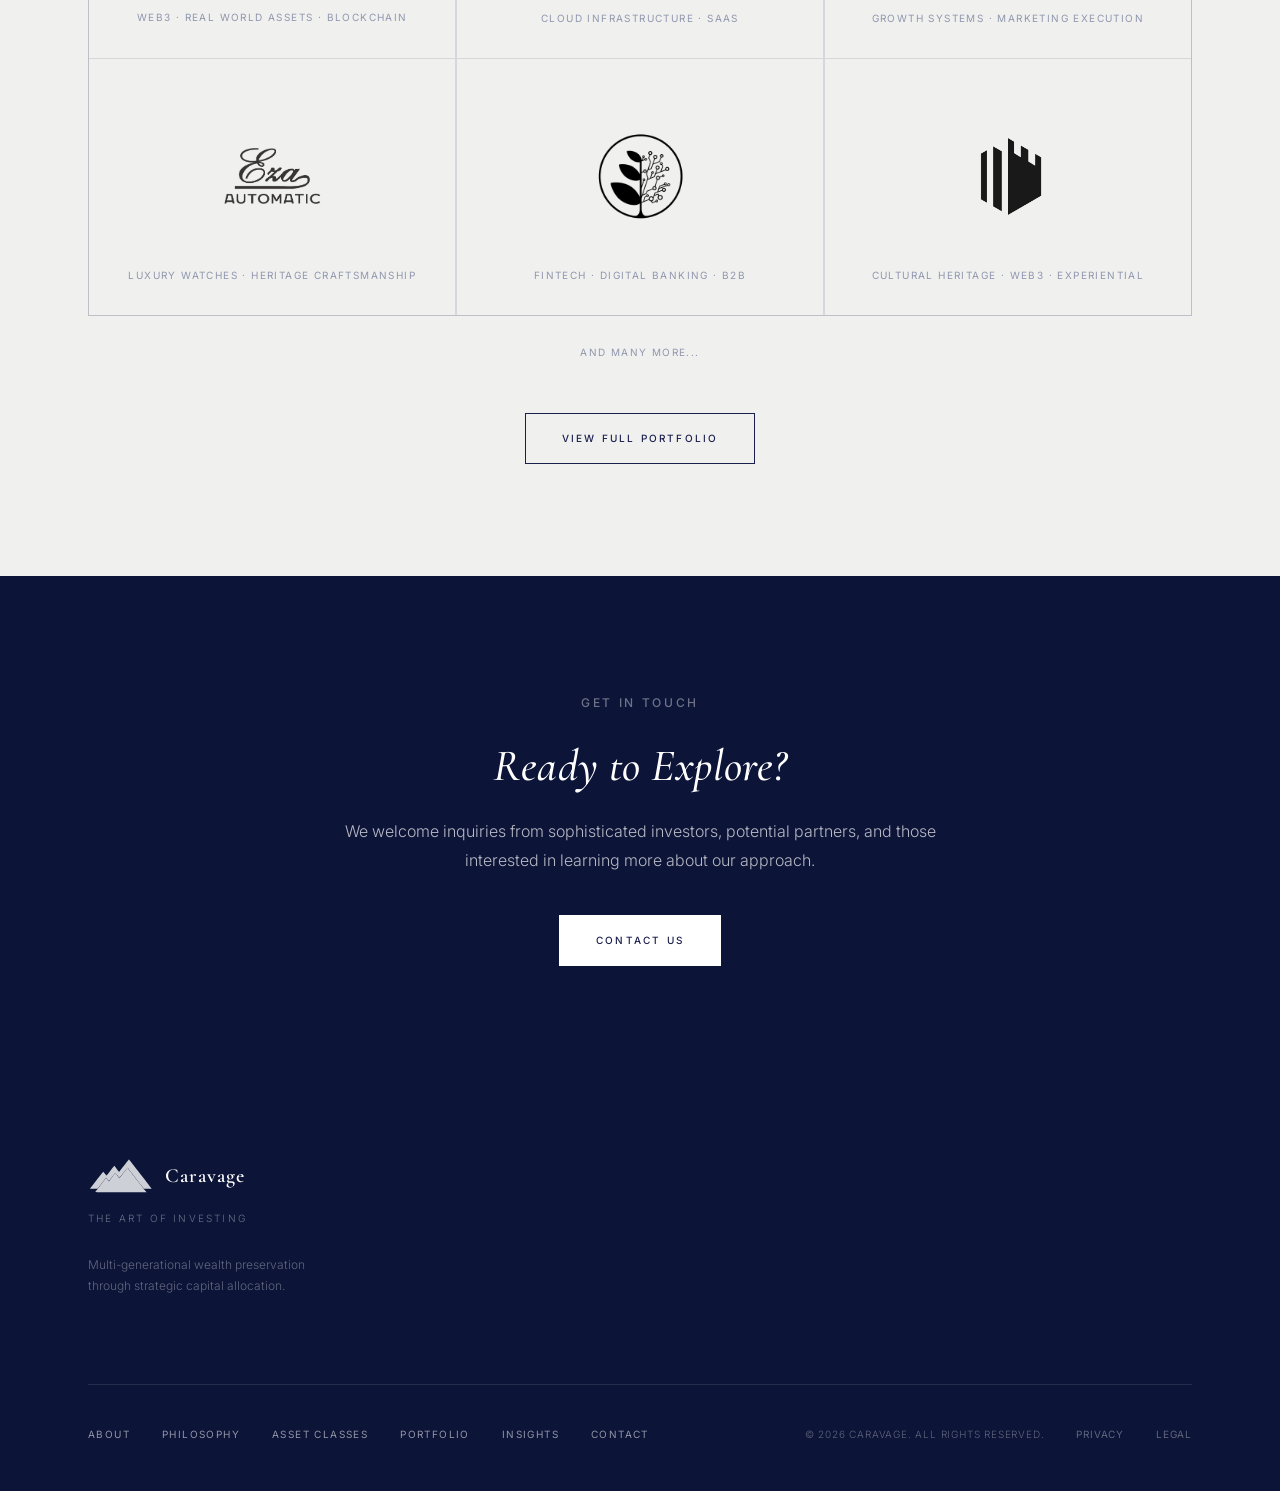
==== commit 2a6d107d: "Remove office locations from footer" ====
--- a/index.html
+++ b/index.html
@@ -222,34 +222,6 @@
         </div>
     </section>
 
-    <!-- ===== OFFICES ===== -->
-    <section class="section" style="background-color: var(--color-white);">
-        <div class="container">
-            <div class="section-header reveal">
-                <span class="label">Where We Are</span>
-                <h2>Offices</h2>
-            </div>
-            <div class="offices-grid">
-                <div class="office-item reveal">
-                    <div class="office-city">Paris</div>
-                    <div class="office-details">
-                        <span class="office-detail">8 Rue de la Paix</span>
-                        <span class="office-detail">75002 Paris, France</span>
-                        <span class="office-detail" style="margin-top: 0.75rem;">paris@caravage.ch</span>
-                    </div>
-                </div>
-                <div class="office-item reveal reveal-delay-1">
-                    <div class="office-city">Zurich</div>
-                    <div class="office-details">
-                        <span class="office-detail">Bahnhofstrasse 12</span>
-                        <span class="office-detail">8001 Zurich, Switzerland</span>
-                        <span class="office-detail" style="margin-top: 0.75rem;">zurich@caravage.ch</span>
-                    </div>
-                </div>
-            </div>
-        </div>
-    </section>
-
     <!-- ===== CTA BANNER ===== -->
     <section class="section section--dark">
         <div class="container--text text-center">
@@ -278,18 +250,7 @@
                         Multi-generational wealth preservation through strategic capital allocation.</p>
                 </div>
 
-                <div class="footer-offices">
-                    <div class="footer-office">
-                        <div class="footer-location-city">Paris</div>
-                        <div class="footer-location-detail">8 Rue de la Paix<br>75002 Paris,
-                            France<br><br>paris@caravage.ch</div>
-                    </div>
-                    <div class="footer-office">
-                        <div class="footer-location-city">Zurich</div>
-                        <div class="footer-location-detail">Bahnhofstrasse 12<br>8001 Zurich,
-                            Switzerland<br><br>zurich@caravage.ch</div>
-                    </div>
-                </div>
+
             </div>
 
             <div class="footer-divider"></div>
--- a/index.css
+++ b/index.css
@@ -646,6 +646,8 @@
     max-width: 65%;
     width: auto;
     object-fit: contain;
+    margin-top: auto;
+    margin-bottom: auto;
 }
 
 .logo-item-sector {
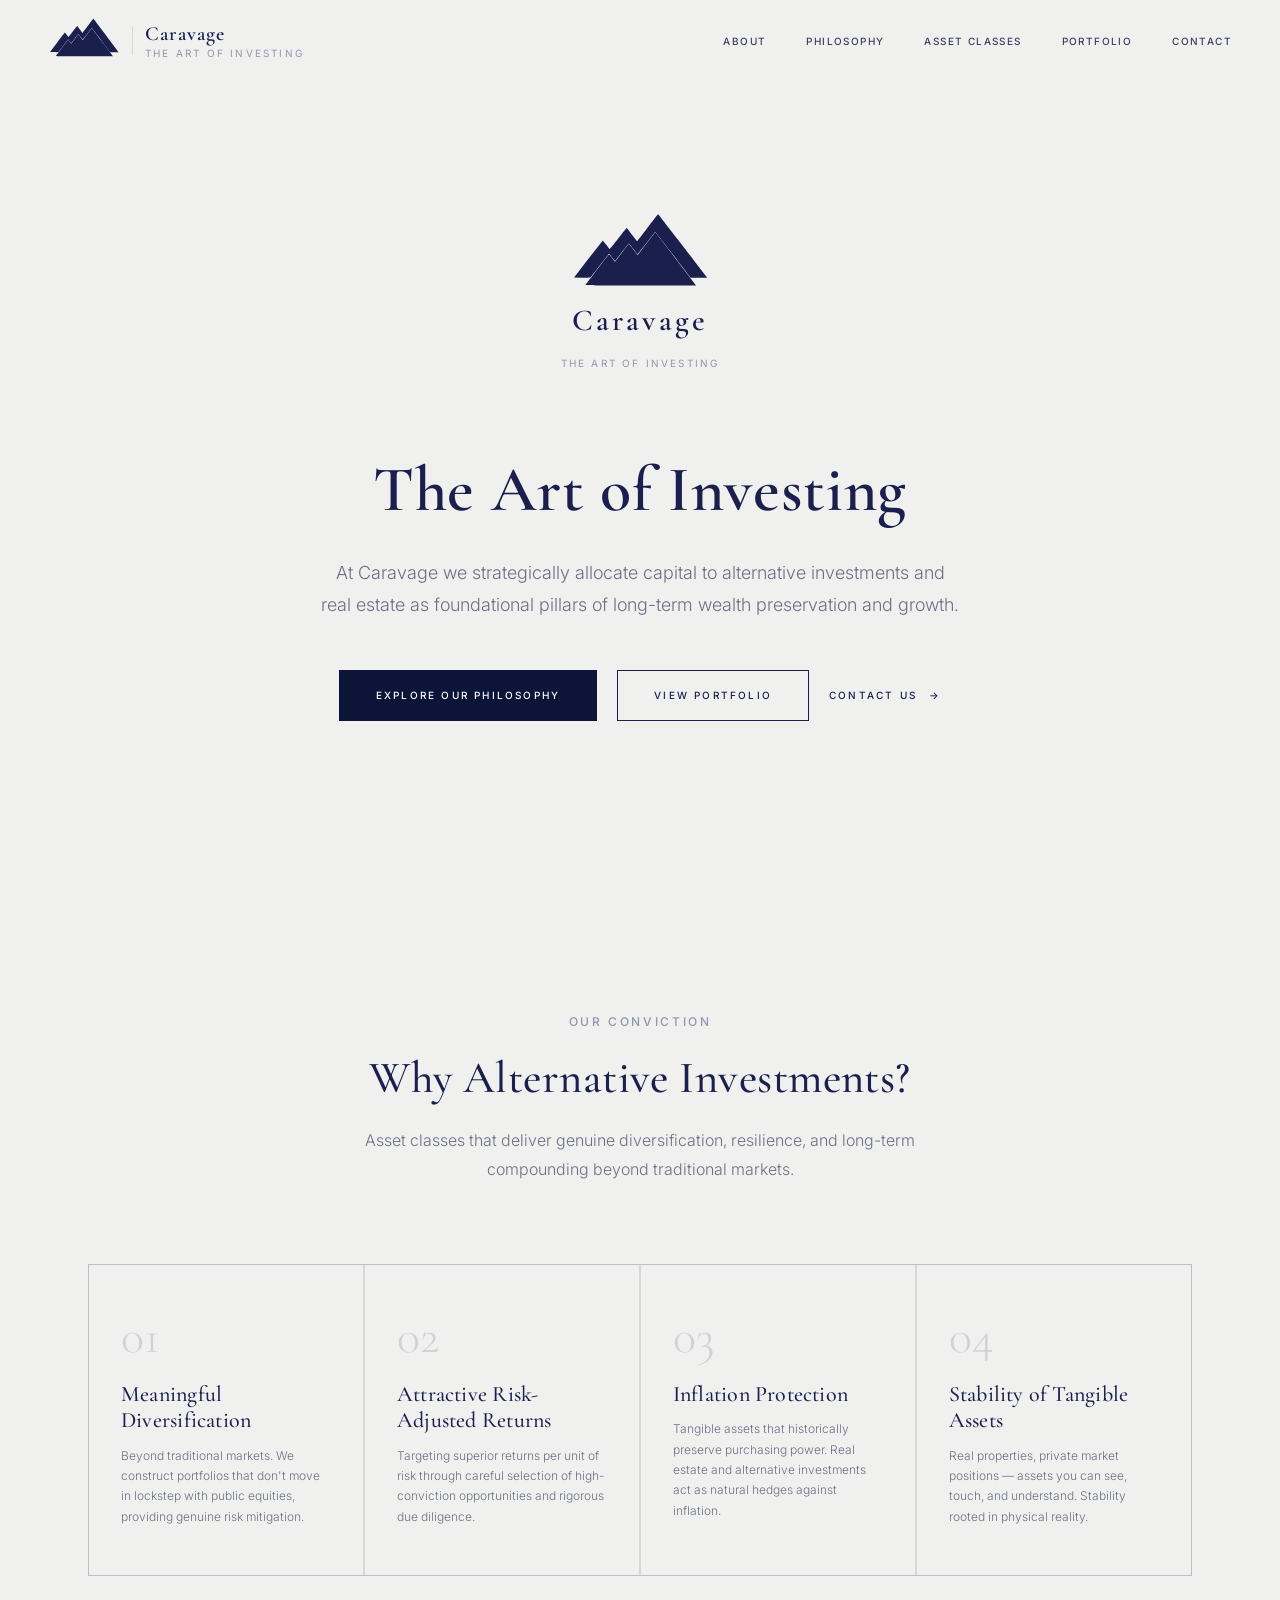
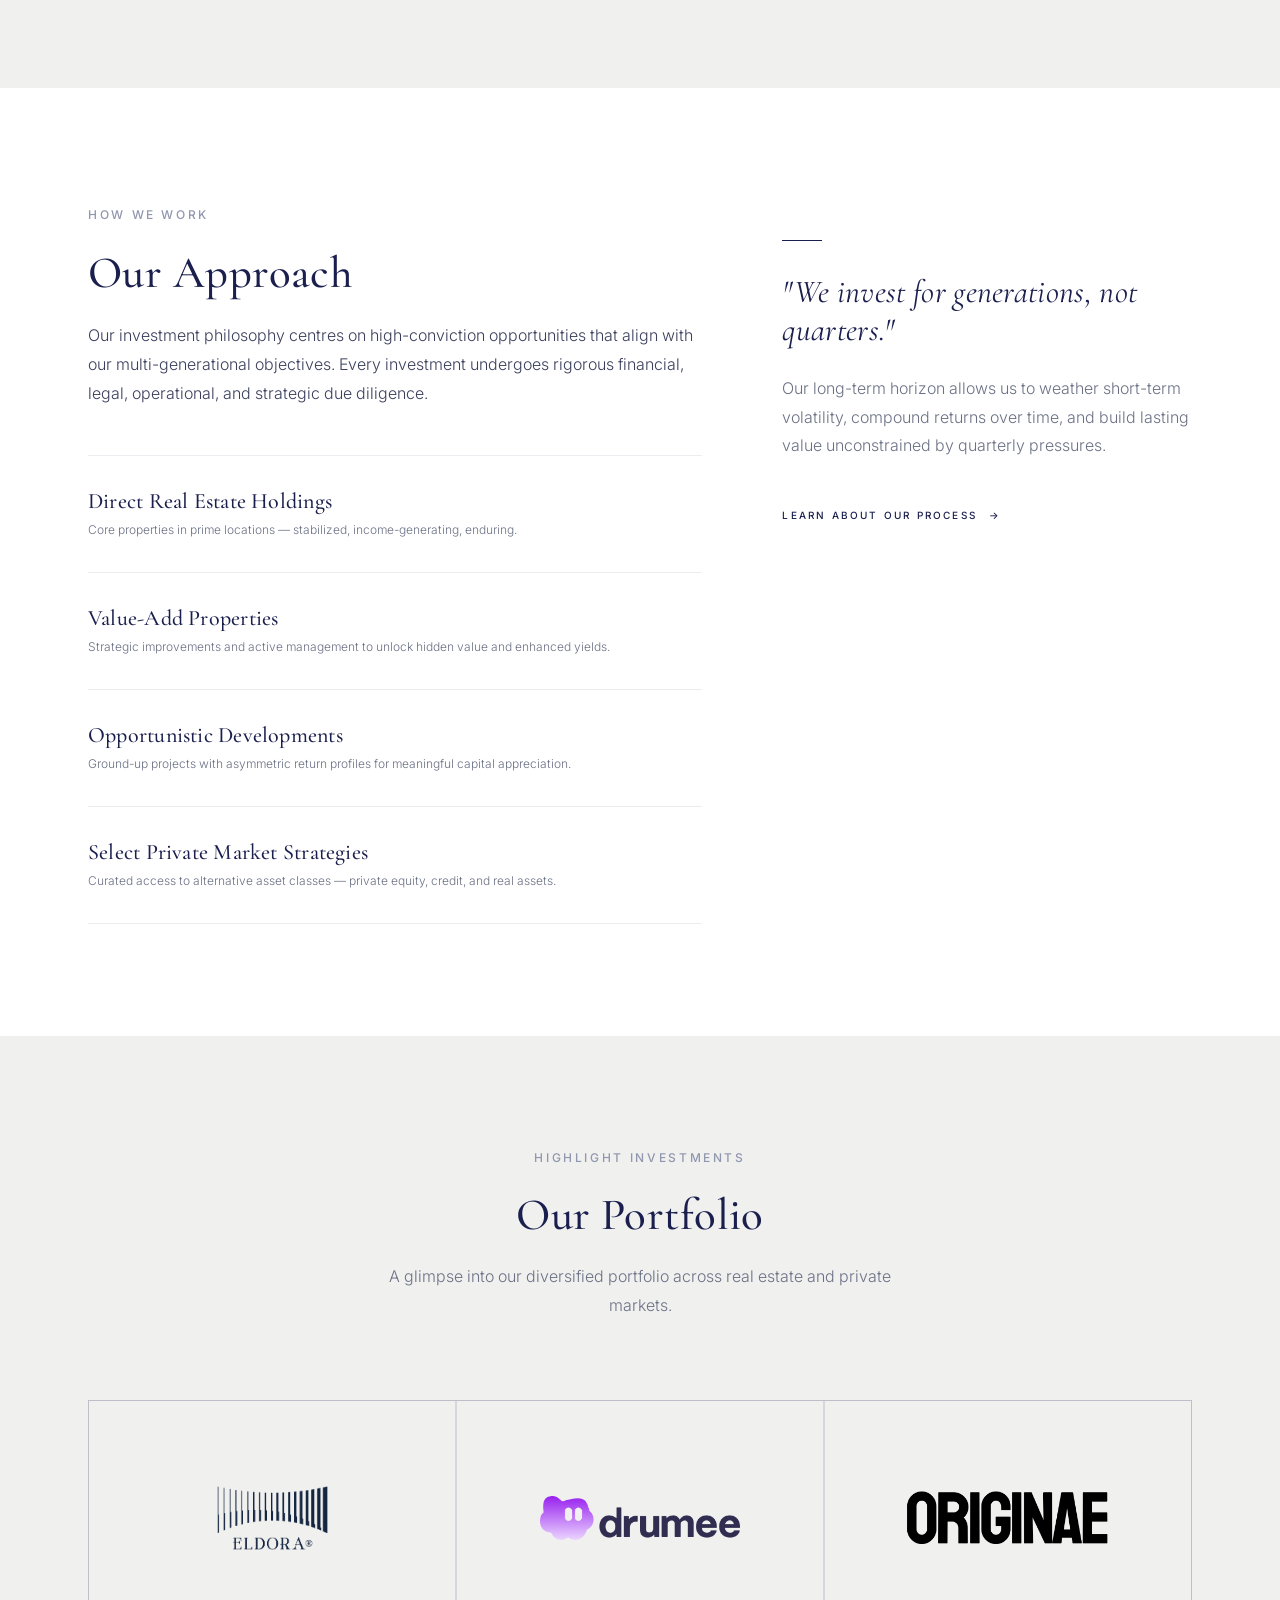
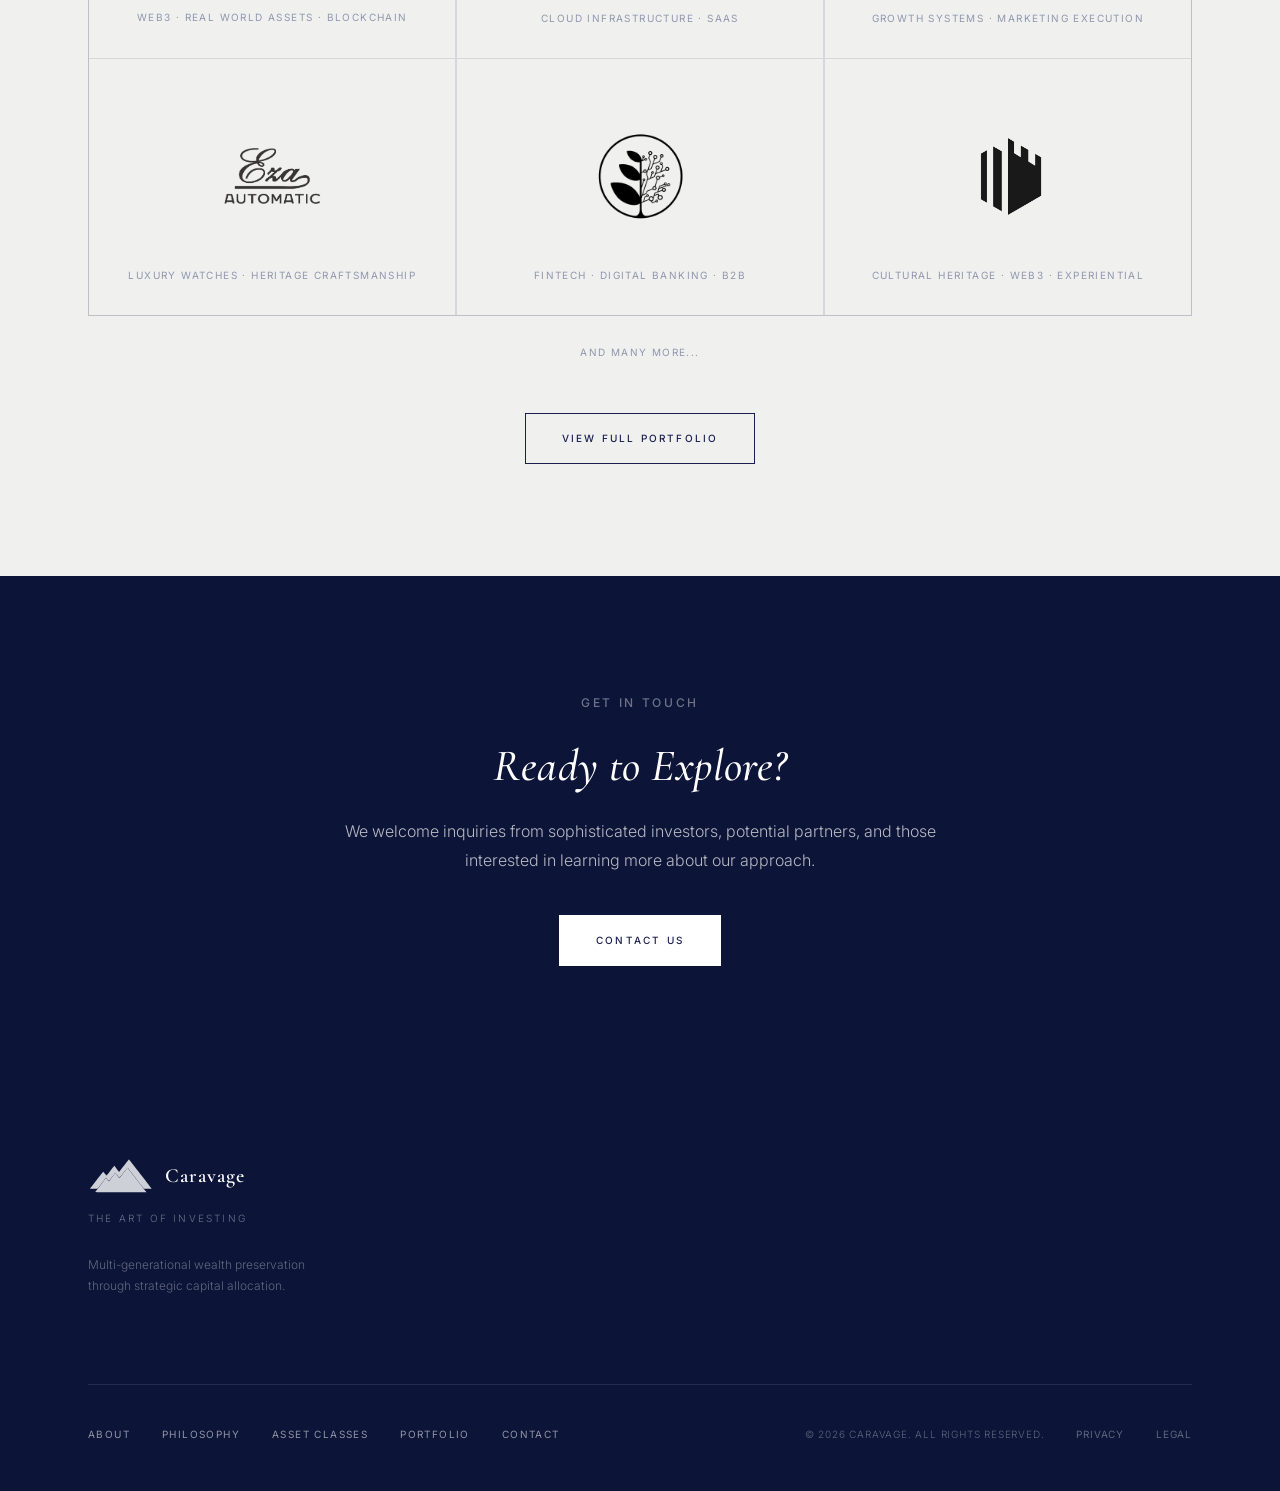
==== commit 176bd897: "Remove insights page and leadership section" ====
--- a/index.html
+++ b/index.html
@@ -1,4 +1,4 @@
-﻿<!DOCTYPE html>
+<!DOCTYPE html>
 <html lang="en">
 
 <head>
@@ -27,7 +27,6 @@
             <a href="philosophy.html" class="nav-link" data-page="philosophy.html">Philosophy</a>
             <a href="assets.html" class="nav-link" data-page="assets.html">Asset Classes</a>
             <a href="portfolio.html" class="nav-link" data-page="portfolio.html">Portfolio</a>
-            <a href="insights.html" class="nav-link" data-page="insights.html">Insights</a>
             <a href="contact.html" class="nav-link" data-page="contact.html">Contact</a>
         </div>
         <button class="nav-hamburger" id="hamburger" aria-label="Open menu">
@@ -42,7 +41,6 @@
         <a href="philosophy.html" class="nav-link">Philosophy</a>
         <a href="assets.html" class="nav-link">Asset Classes</a>
         <a href="portfolio.html" class="nav-link">Portfolio</a>
-        <a href="insights.html" class="nav-link">Insights</a>
         <a href="contact.html" class="nav-link">Contact</a>
     </div>
 
@@ -261,7 +259,6 @@
                     <a href="philosophy.html" class="footer-nav-link">Philosophy</a>
                     <a href="assets.html" class="footer-nav-link">Asset Classes</a>
                     <a href="portfolio.html" class="footer-nav-link">Portfolio</a>
-                    <a href="insights.html" class="footer-nav-link">Insights</a>
                     <a href="contact.html" class="footer-nav-link">Contact</a>
                 </nav>
                 <div class="footer-bottom-right">
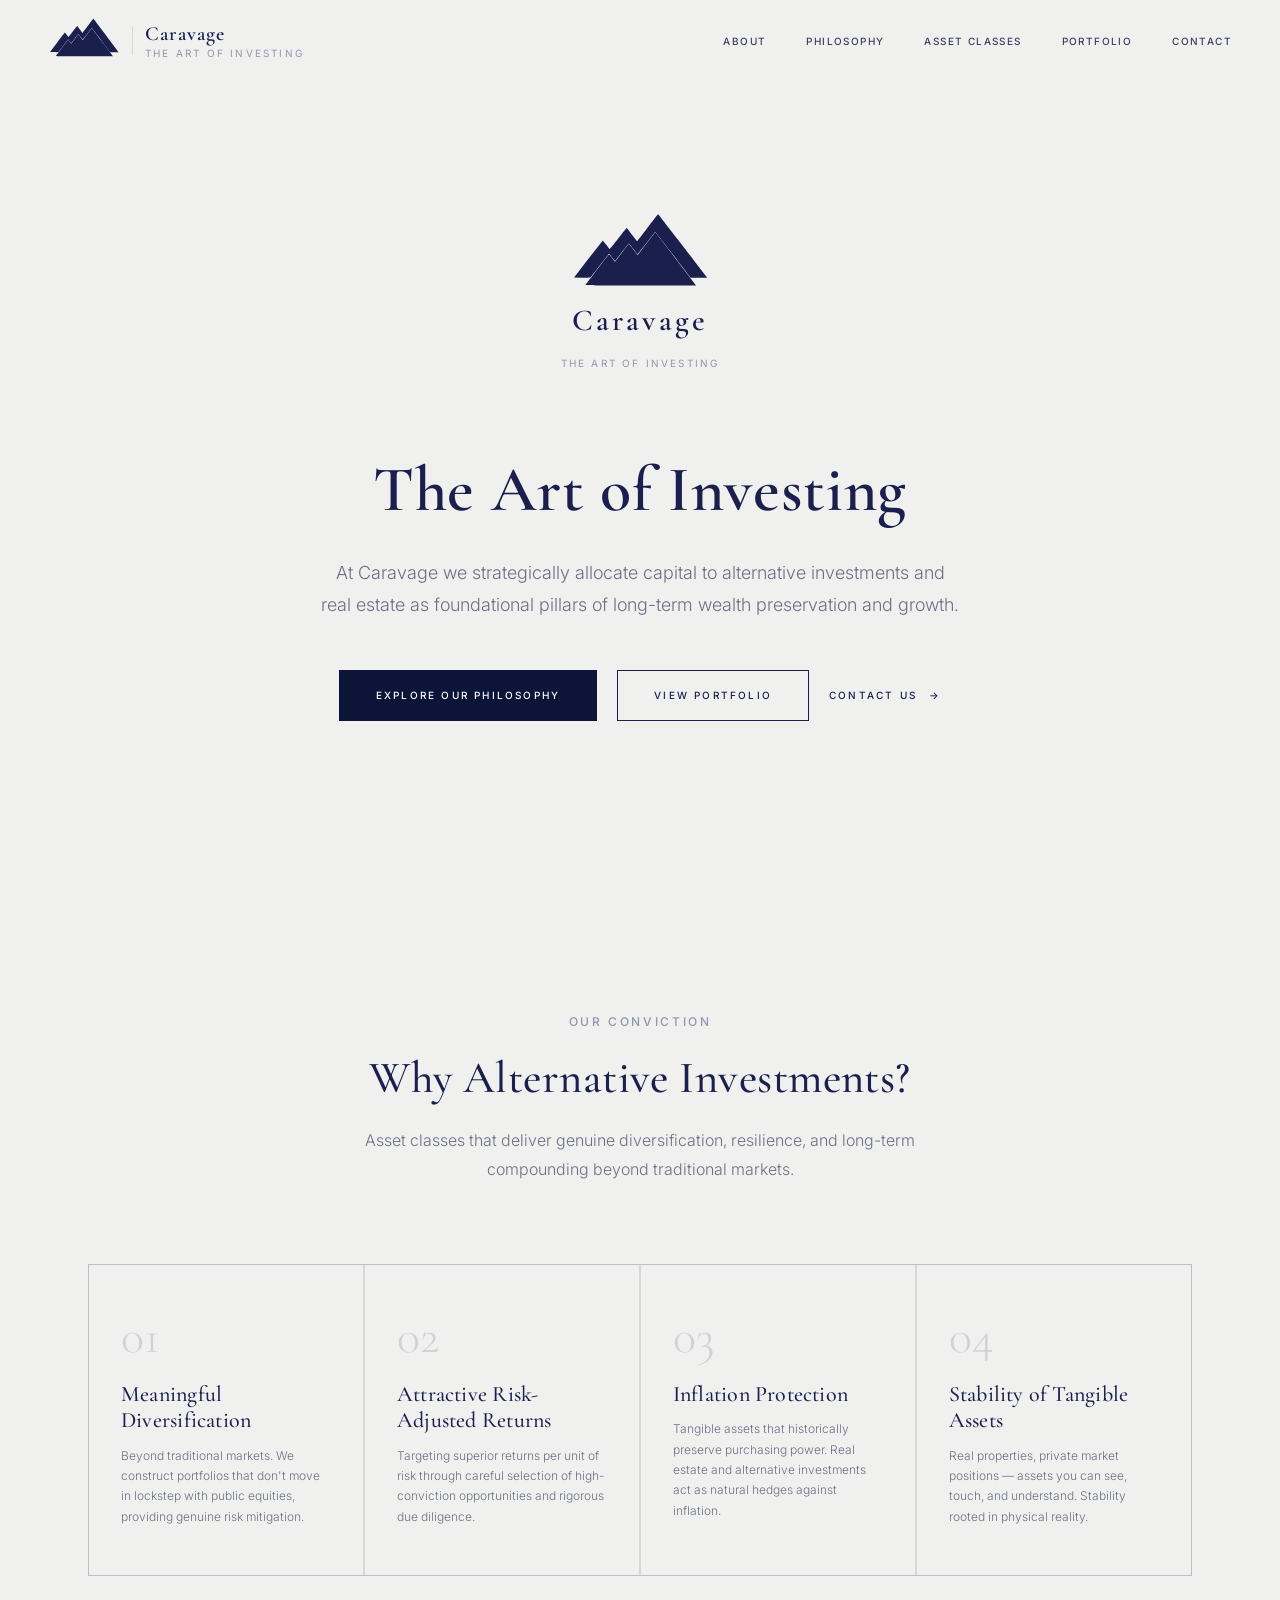
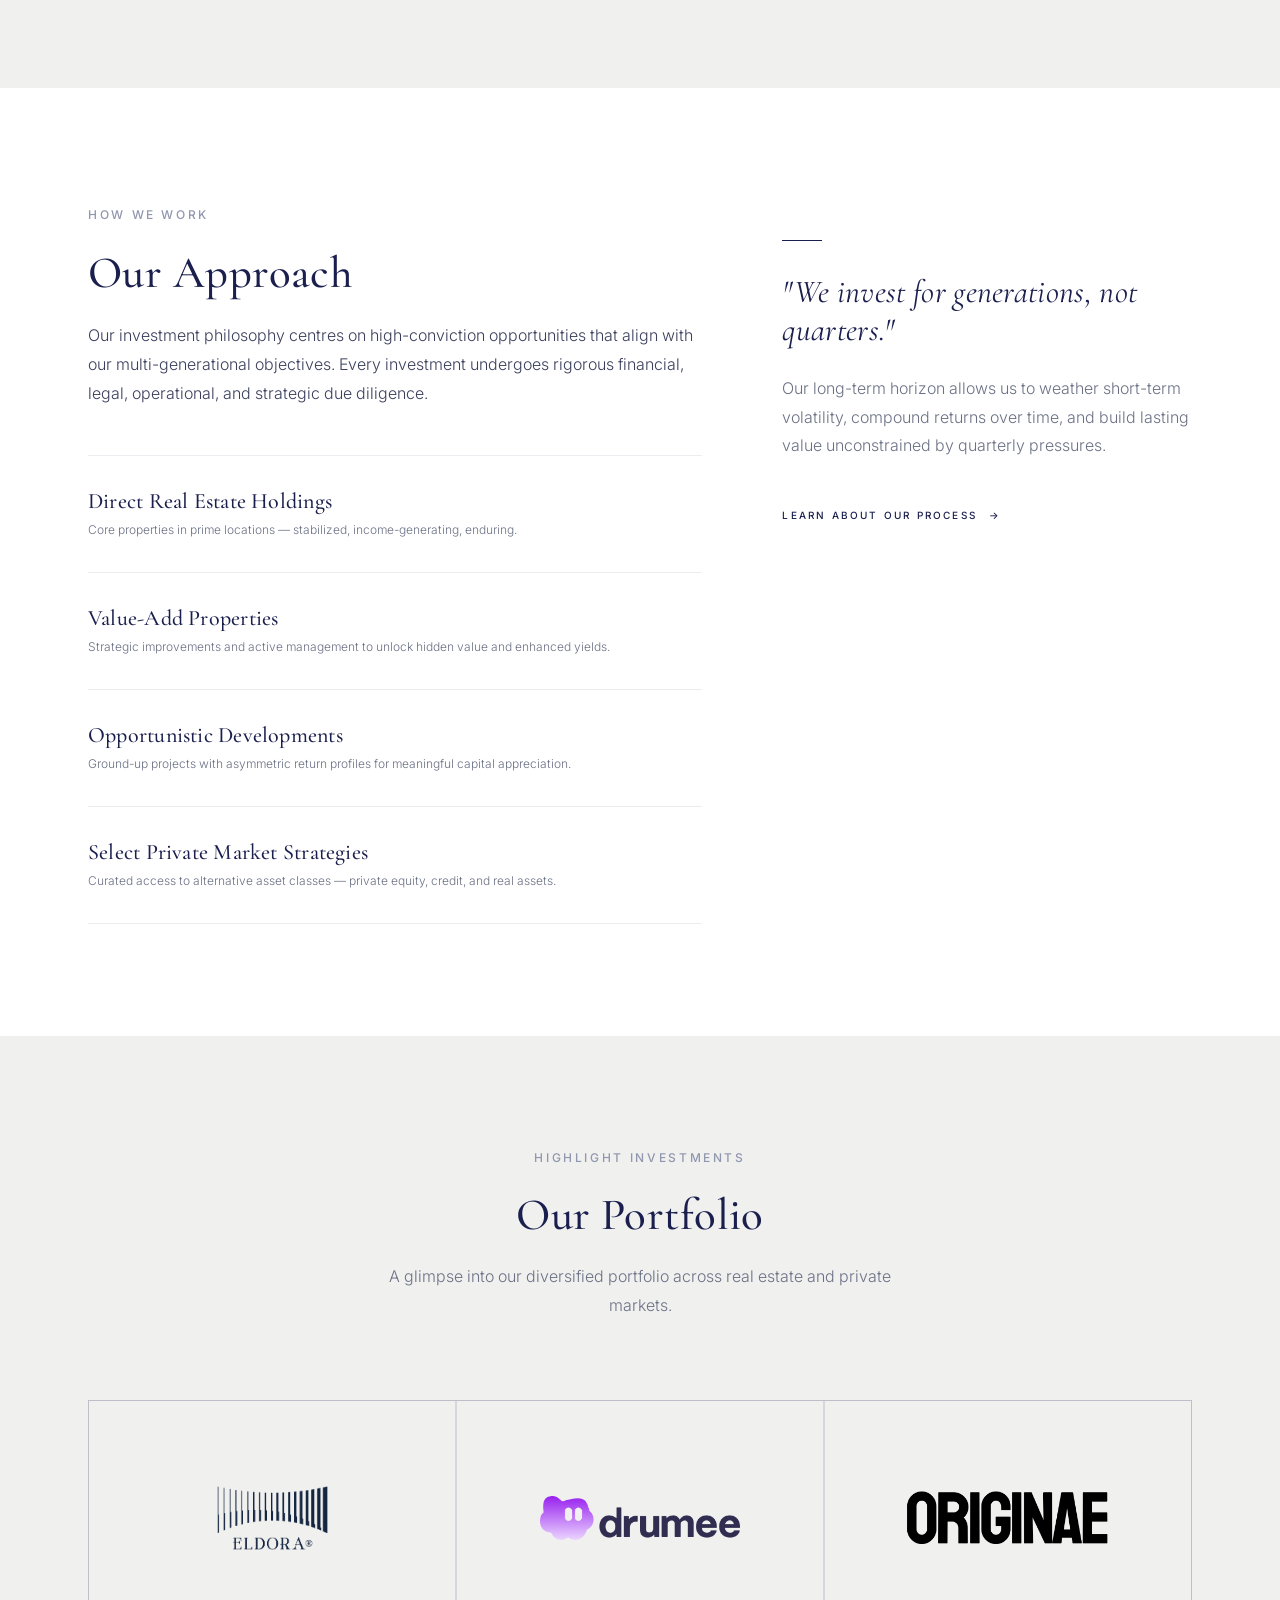
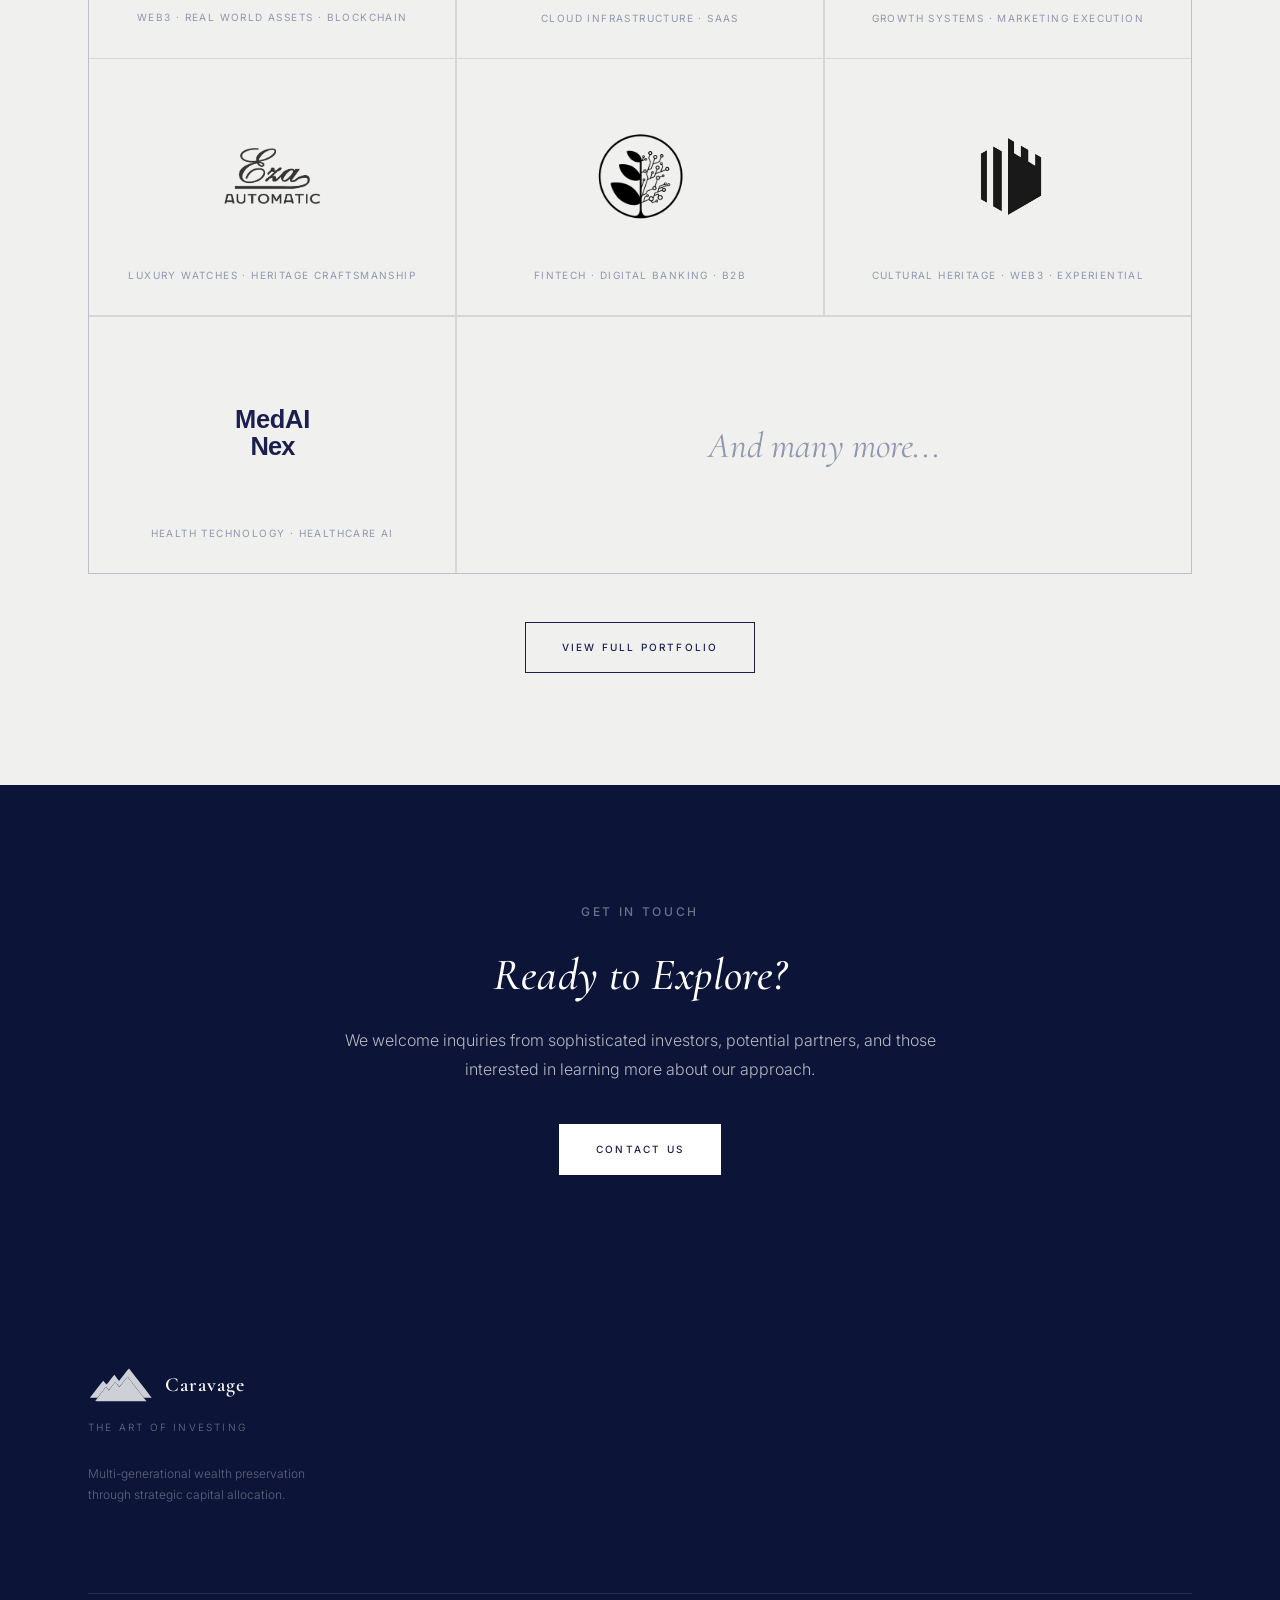
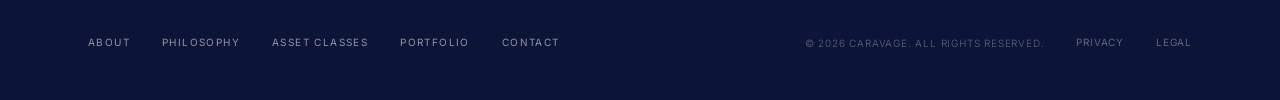
==== commit f0fb1bd0: "Add MedAI Nex to portfolio and balance grid layouts" ====
--- a/index.html
+++ b/index.html
@@ -207,11 +207,15 @@
                         style="max-height: 6rem; max-width: 180px;" />
                     <div class="logo-item-sector">Cultural Heritage · Web3 · Experiential</div>
                 </a>
-            </div>
-
-            <div class="text-center reveal"
-                style="padding: 1.75rem 0 0.25rem; color: var(--color-text-muted); font-size: var(--size-xs); font-weight: 400; letter-spacing: var(--tracking-wider); text-transform: uppercase;">
-                And many more...
+                <a href="https://www.medainex.com" target="_blank" rel="nofollow noreferrer" class="logo-item"
+                    style="text-decoration: none;">
+                    <img src="Logo/MedAI_Nex.svg" alt="MedAI Nex" class="logo-item-img"
+                        style="max-height: 4rem; max-width: 200px;" />
+                    <div class="logo-item-sector">Health Technology · Healthcare AI</div>
+                </a>
+                <div class="logo-item logo-item--more">
+                    <div class="logo-item-more-text">And many more...</div>
+                </div>
             </div>
 
             <div class="text-center mt-3 reveal">
--- a/index.css
+++ b/index.css
@@ -661,6 +661,25 @@
     line-height: 1.5;
 }
 
+.logo-item--more {
+    grid-column: span 2;
+    aspect-ratio: auto;
+    min-height: 100%;
+}
+
+.logo-item-more-text {
+    font-family: var(--font-serif);
+    font-size: 2.25rem;
+    font-style: italic;
+    font-weight: 400;
+    color: var(--color-text-muted);
+    transition: color var(--transition);
+}
+
+.logo-item--more:hover .logo-item-more-text {
+    color: var(--color-navy);
+}
+
 /* ── Investment Approach List ── */
 .approach-list {
     display: flex;
@@ -1265,6 +1284,11 @@
         grid-template-columns: repeat(2, 1fr);
     }
 
+    .logo-item--more {
+        grid-column: span 1;
+        aspect-ratio: 1 / 0.7;
+    }
+
     .offices-grid {
         grid-template-columns: 1fr;
     }
